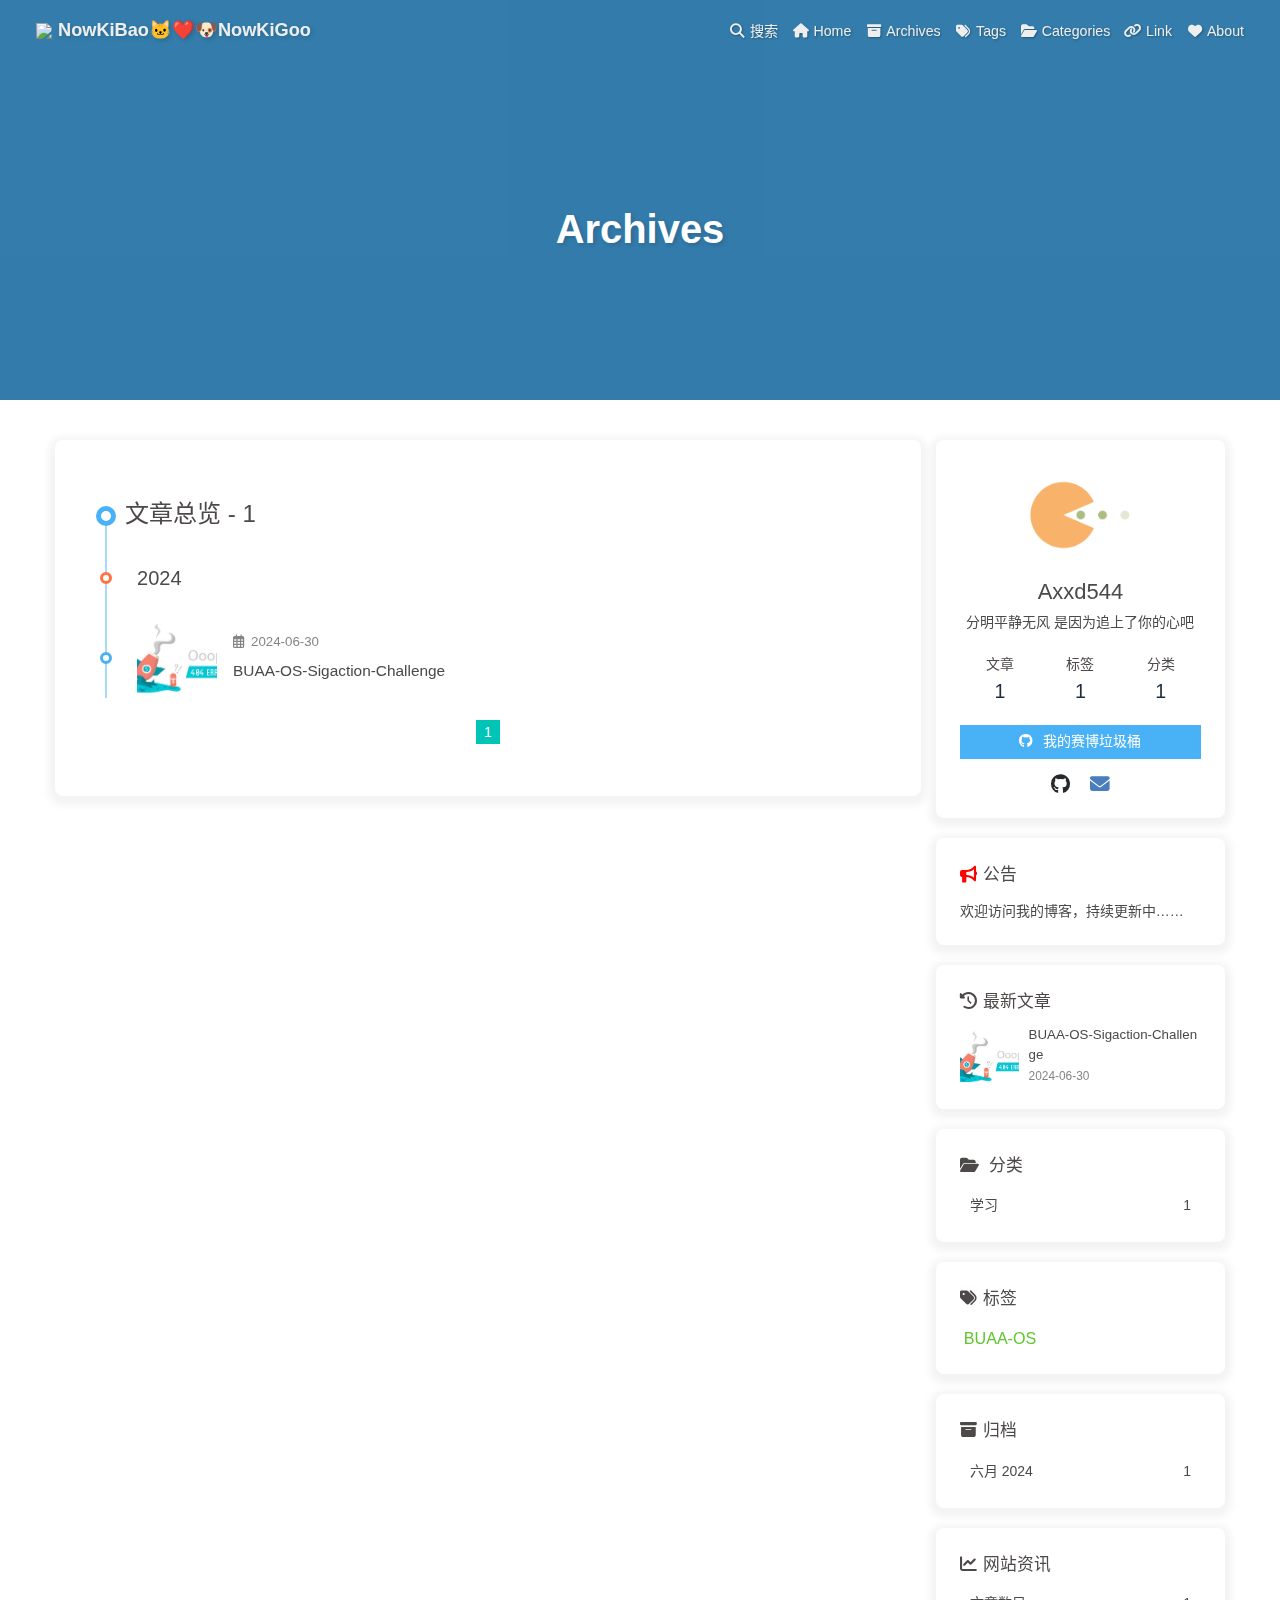
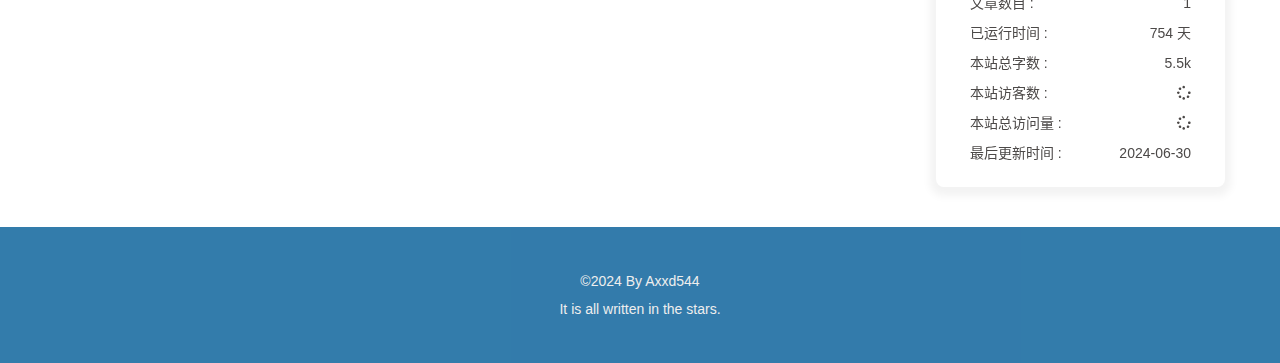
==== archives/index.html @ 332877c7 "Site updated: 2024-06-30 18:01:57" ====
<!DOCTYPE html><html lang="zh-CN" data-theme="light"><head><meta charset="UTF-8"><meta http-equiv="X-UA-Compatible" content="IE=edge"><meta name="viewport" content="width=device-width, initial-scale=1.0,viewport-fit=cover"><title>Archives | NowKiBao🐱❤️🐶NowKiGoo</title><meta name="author" content="Axxd544"><meta name="copyright" content="Axxd544"><meta name="format-detection" content="telephone=no"><meta name="theme-color" content="#ffffff"><meta name="description" content="分明平静无风 是因为追上了你的心吧">
<meta property="og:type" content="website">
<meta property="og:title" content="Archives">
<meta property="og:url" content="http://axxd544.github.io/archives/index.html">
<meta property="og:site_name" content="NowKiBao🐱❤️🐶NowKiGoo">
<meta property="og:description" content="分明平静无风 是因为追上了你的心吧">
<meta property="og:locale" content="zh_CN">
<meta property="og:image" content="http://axxd544.github.io/img/%E5%BE%AE%E4%BF%A1%E5%9B%BE%E7%89%87_20240629170330.jpg">
<meta property="article:author" content="Axxd544">
<meta property="article:tag" content="BUAA, &#39;软件学院&#39;, &#39;恋爱日常&#39;, &#39;学习日常&#39;">
<meta name="twitter:card" content="summary">
<meta name="twitter:image" content="http://axxd544.github.io/img/%E5%BE%AE%E4%BF%A1%E5%9B%BE%E7%89%87_20240629170330.jpg"><link rel="shortcut icon" href="/img%5C%E5%BE%AE%E4%BF%A1%E5%9B%BE%E7%89%87_20240629171935.jpg"><link rel="canonical" href="http://axxd544.github.io/archives/index.html"><link rel="preconnect" href="//cdn.jsdelivr.net"/><link rel="preconnect" href="//busuanzi.ibruce.info"/><link rel="stylesheet" href="/css/index.css?v=4.13.0"><link rel="stylesheet" href="https://cdn.jsdelivr.net/npm/@fortawesome/fontawesome-free@6.5.1/css/all.min.css"><link rel="stylesheet" href="https://cdn.jsdelivr.net/npm/@fancyapps/ui@5.0.33/dist/fancybox/fancybox.min.css" media="print" onload="this.media='all'"><script>const GLOBAL_CONFIG = {
  root: '/',
  algolia: undefined,
  localSearch: {"path":"/search.xml","preload":false,"top_n_per_article":5,"unescape":true,"languages":{"hits_empty":"找不到您查询的内容：${query}","hits_stats":"共找到 ${hits} 篇文章"}},
  translate: undefined,
  noticeOutdate: undefined,
  highlight: {"plugin":"highlight.js","highlightCopy":true,"highlightLang":true,"highlightHeightLimit":200},
  copy: {
    success: '复制成功',
    error: '复制错误',
    noSupport: '浏览器不支持'
  },
  relativeDate: {
    homepage: false,
    post: false
  },
  runtime: '天',
  dateSuffix: {
    just: '刚刚',
    min: '分钟前',
    hour: '小时前',
    day: '天前',
    month: '个月前'
  },
  copyright: {"limitCount":50,"languages":{"author":"作者: Axxd544","link":"链接: ","source":"来源: NowKiBao🐱❤️🐶NowKiGoo","info":"著作权归作者所有。商业转载请联系作者获得授权，非商业转载请注明出处。"}},
  lightbox: 'fancybox',
  Snackbar: undefined,
  infinitegrid: {
    js: 'https://cdn.jsdelivr.net/npm/@egjs/infinitegrid@4.11.1/dist/infinitegrid.min.js',
    buttonText: '加载更多'
  },
  isPhotoFigcaption: false,
  islazyload: false,
  isAnchor: false,
  percent: {
    toc: true,
    rightside: false,
  },
  autoDarkmode: false
}</script><script id="config-diff">var GLOBAL_CONFIG_SITE = {
  title: 'Archives',
  isPost: false,
  isHome: false,
  isHighlightShrink: false,
  isToc: false,
  postUpdate: '2024-06-30 18:00:19'
}</script><script>(win=>{
      win.saveToLocal = {
        set: (key, value, ttl) => {
          if (ttl === 0) return
          const now = Date.now()
          const expiry = now + ttl * 86400000
          const item = {
            value,
            expiry
          }
          localStorage.setItem(key, JSON.stringify(item))
        },
      
        get: key => {
          const itemStr = localStorage.getItem(key)
      
          if (!itemStr) {
            return undefined
          }
          const item = JSON.parse(itemStr)
          const now = Date.now()
      
          if (now > item.expiry) {
            localStorage.removeItem(key)
            return undefined
          }
          return item.value
        }
      }
    
      win.getScript = (url, attr = {}) => new Promise((resolve, reject) => {
        const script = document.createElement('script')
        script.src = url
        script.async = true
        script.onerror = reject
        script.onload = script.onreadystatechange = function() {
          const loadState = this.readyState
          if (loadState && loadState !== 'loaded' && loadState !== 'complete') return
          script.onload = script.onreadystatechange = null
          resolve()
        }

        Object.keys(attr).forEach(key => {
          script.setAttribute(key, attr[key])
        })

        document.head.appendChild(script)
      })
    
      win.getCSS = (url, id = false) => new Promise((resolve, reject) => {
        const link = document.createElement('link')
        link.rel = 'stylesheet'
        link.href = url
        if (id) link.id = id
        link.onerror = reject
        link.onload = link.onreadystatechange = function() {
          const loadState = this.readyState
          if (loadState && loadState !== 'loaded' && loadState !== 'complete') return
          link.onload = link.onreadystatechange = null
          resolve()
        }
        document.head.appendChild(link)
      })
    
      win.activateDarkMode = () => {
        document.documentElement.setAttribute('data-theme', 'dark')
        if (document.querySelector('meta[name="theme-color"]') !== null) {
          document.querySelector('meta[name="theme-color"]').setAttribute('content', '#0d0d0d')
        }
      }
      win.activateLightMode = () => {
        document.documentElement.setAttribute('data-theme', 'light')
        if (document.querySelector('meta[name="theme-color"]') !== null) {
          document.querySelector('meta[name="theme-color"]').setAttribute('content', '#ffffff')
        }
      }
      const t = saveToLocal.get('theme')
    
        if (t === 'dark') activateDarkMode()
        else if (t === 'light') activateLightMode()
      
      const asideStatus = saveToLocal.get('aside-status')
      if (asideStatus !== undefined) {
        if (asideStatus === 'hide') {
          document.documentElement.classList.add('hide-aside')
        } else {
          document.documentElement.classList.remove('hide-aside')
        }
      }
    
      const detectApple = () => {
        if(/iPad|iPhone|iPod|Macintosh/.test(navigator.userAgent)){
          document.documentElement.classList.add('apple')
        }
      }
      detectApple()
    })(window)</script><meta name="generator" content="Hexo 7.2.0"></head><body><div id="loading-box"><div class="loading-left-bg"></div><div class="loading-right-bg"></div><div class="spinner-box"><div class="configure-border-1"><div class="configure-core"></div></div><div class="configure-border-2"><div class="configure-core"></div></div><div class="loading-word">加载中...</div></div></div><script>(()=>{
  const $loadingBox = document.getElementById('loading-box')
  const $body = document.body
  const preloader = {
    endLoading: () => {
      $body.style.overflow = ''
      $loadingBox.classList.add('loaded')
    },
    initLoading: () => {
      $body.style.overflow = 'hidden'
      $loadingBox.classList.remove('loaded')
    }
  }

  preloader.initLoading()
  window.addEventListener('load',() => { preloader.endLoading() })

  if (false) {
    document.addEventListener('pjax:send', () => { preloader.initLoading() })
    document.addEventListener('pjax:complete', () => { preloader.endLoading() })
  }
})()</script><div id="web_bg"></div><div id="sidebar"><div id="menu-mask"></div><div id="sidebar-menus"><div class="avatar-img is-center"><img src="/img%5C%E5%BE%AE%E4%BF%A1%E5%9B%BE%E7%89%87_20240629170330.jpg" onerror="onerror=null;src='/img/friend_404.gif'" alt="avatar"/></div><div class="sidebar-site-data site-data is-center"><a href="/archives/"><div class="headline">文章</div><div class="length-num">1</div></a><a href="/tags/"><div class="headline">标签</div><div class="length-num">1</div></a><a href="/categories/"><div class="headline">分类</div><div class="length-num">1</div></a></div><hr class="custom-hr"/><div class="menus_items"><div class="menus_item"><a class="site-page" href="/"><i class="fa-fw fas fa-home"></i><span> Home</span></a></div><div class="menus_item"><a class="site-page" href="/archives/"><i class="fa-fw fas fa-archive"></i><span> Archives</span></a></div><div class="menus_item"><a class="site-page" href="/tags/"><i class="fa-fw fas fa-tags"></i><span> Tags</span></a></div><div class="menus_item"><a class="site-page" href="/categories/"><i class="fa-fw fas fa-folder-open"></i><span> Categories</span></a></div><div class="menus_item"><a class="site-page" href="/link/"><i class="fa-fw fas fa-link"></i><span> Link</span></a></div><div class="menus_item"><a class="site-page" href="/about/"><i class="fa-fw fas fa-heart"></i><span> About</span></a></div></div></div></div><div class="page" id="body-wrap"><header class="not-home-page fixed" id="page-header" style="background-image: url('/img%5C%E5%BE%AE%E4%BF%A1%E5%9B%BE%E7%89%87_20240630100928.jpg')"><nav id="nav"><span id="blog-info"><a href="/" title="NowKiBao🐱❤️🐶NowKiGoo"><img class="site-icon" src="/img%5C%E5%BE%AE%E4%BF%A1%E5%9B%BE%E7%89%87_20240629170144.jpg"/><span class="site-name">NowKiBao🐱❤️🐶NowKiGoo</span></a></span><div id="menus"><div id="search-button"><a class="site-page social-icon search" href="javascript:void(0);"><i class="fas fa-search fa-fw"></i><span> 搜索</span></a></div><div class="menus_items"><div class="menus_item"><a class="site-page" href="/"><i class="fa-fw fas fa-home"></i><span> Home</span></a></div><div class="menus_item"><a class="site-page" href="/archives/"><i class="fa-fw fas fa-archive"></i><span> Archives</span></a></div><div class="menus_item"><a class="site-page" href="/tags/"><i class="fa-fw fas fa-tags"></i><span> Tags</span></a></div><div class="menus_item"><a class="site-page" href="/categories/"><i class="fa-fw fas fa-folder-open"></i><span> Categories</span></a></div><div class="menus_item"><a class="site-page" href="/link/"><i class="fa-fw fas fa-link"></i><span> Link</span></a></div><div class="menus_item"><a class="site-page" href="/about/"><i class="fa-fw fas fa-heart"></i><span> About</span></a></div></div><div id="toggle-menu"><a class="site-page" href="javascript:void(0);"><i class="fas fa-bars fa-fw"></i></a></div></div></nav><div id="page-site-info"><h1 id="site-title">Archives</h1></div></header><main class="layout" id="content-inner"><div id="archive"><div class="article-sort-title">文章总览 - 1</div><div class="article-sort"><div class="article-sort-item year">2024</div><div class="article-sort-item"><a class="article-sort-item-img" href="/2024/06/30/BUAA-OS-Challenge-Sigaction/" title="BUAA-OS-Sigaction-Challenge"><img src="/img%5C%E5%BE%AE%E4%BF%A1%E5%9B%BE%E7%89%87_20240630100942.jpg" alt="BUAA-OS-Sigaction-Challenge" onerror="this.onerror=null;this.src='/img/404.jpg'"></a><div class="article-sort-item-info"><div class="article-sort-item-time"><i class="far fa-calendar-alt"></i><time class="post-meta-date-created" datetime="2024-06-29T16:00:00.000Z" title="发表于 2024-06-30 00:00:00">2024-06-30</time></div><a class="article-sort-item-title" href="/2024/06/30/BUAA-OS-Challenge-Sigaction/" title="BUAA-OS-Sigaction-Challenge">BUAA-OS-Sigaction-Challenge</a></div></div></div><nav id="pagination"><div class="pagination"><span class="page-number current">1</span></div></nav></div><div class="aside-content" id="aside-content"><div class="card-widget card-info"><div class="is-center"><div class="avatar-img"><img src="/img%5C%E5%BE%AE%E4%BF%A1%E5%9B%BE%E7%89%87_20240629170330.jpg" onerror="this.onerror=null;this.src='/img/friend_404.gif'" alt="avatar"/></div><div class="author-info__name">Axxd544</div><div class="author-info__description">分明平静无风 是因为追上了你的心吧</div></div><div class="card-info-data site-data is-center"><a href="/archives/"><div class="headline">文章</div><div class="length-num">1</div></a><a href="/tags/"><div class="headline">标签</div><div class="length-num">1</div></a><a href="/categories/"><div class="headline">分类</div><div class="length-num">1</div></a></div><a id="card-info-btn" target="_blank" rel="noopener" href="https://github.com/axxd544"><i class="fab fa-github"></i><span>我的赛博垃圾桶</span></a><div class="card-info-social-icons is-center"><a class="social-icon" href="https://github.com/axxd544" target="_blank" title="Github"><i class="fab fa-github" style="color: #24292e;"></i></a><a class="social-icon" href="mailto:2011572977@qq.com" target="_blank" title="Email"><i class="fas fa-envelope" style="color: #4a7dbe;"></i></a></div></div><div class="card-widget card-announcement"><div class="item-headline"><i class="fas fa-bullhorn fa-shake"></i><span>公告</span></div><div class="announcement_content">欢迎访问我的博客，持续更新中……</div></div><div class="sticky_layout"><div class="card-widget card-recent-post"><div class="item-headline"><i class="fas fa-history"></i><span>最新文章</span></div><div class="aside-list"><div class="aside-list-item"><a class="thumbnail" href="/2024/06/30/BUAA-OS-Challenge-Sigaction/" title="BUAA-OS-Sigaction-Challenge"><img src="/img%5C%E5%BE%AE%E4%BF%A1%E5%9B%BE%E7%89%87_20240630100942.jpg" onerror="this.onerror=null;this.src='/img/404.jpg'" alt="BUAA-OS-Sigaction-Challenge"/></a><div class="content"><a class="title" href="/2024/06/30/BUAA-OS-Challenge-Sigaction/" title="BUAA-OS-Sigaction-Challenge">BUAA-OS-Sigaction-Challenge</a><time datetime="2024-06-29T16:00:00.000Z" title="发表于 2024-06-30 00:00:00">2024-06-30</time></div></div></div></div><div class="card-widget card-categories"><div class="item-headline">
            <i class="fas fa-folder-open"></i>
            <span>分类</span>
            
            </div>
            <ul class="card-category-list" id="aside-cat-list">
            <li class="card-category-list-item "><a class="card-category-list-link" href="/categories/%E5%AD%A6%E4%B9%A0/"><span class="card-category-list-name">学习</span><span class="card-category-list-count">1</span></a></li>
            </ul></div><div class="card-widget card-tags"><div class="item-headline"><i class="fas fa-tags"></i><span>标签</span></div><div class="card-tag-cloud"><a href="/tags/BUAA-OS/" style="font-size: 1.15em; color: rgb(94, 199, 45)">BUAA-OS</a></div></div><div class="card-widget card-archives"><div class="item-headline"><i class="fas fa-archive"></i><span>归档</span></div><ul class="card-archive-list"><li class="card-archive-list-item"><a class="card-archive-list-link" href="/archives/2024/06/"><span class="card-archive-list-date">六月 2024</span><span class="card-archive-list-count">1</span></a></li></ul></div><div class="card-widget card-webinfo"><div class="item-headline"><i class="fas fa-chart-line"></i><span>网站资讯</span></div><div class="webinfo"><div class="webinfo-item"><div class="item-name">文章数目 :</div><div class="item-count">1</div></div><div class="webinfo-item"><div class="item-name">已运行时间 :</div><div class="item-count" id="runtimeshow" data-publishDate="2024-06-29T16:00:00.000Z"><i class="fa-solid fa-spinner fa-spin"></i></div></div><div class="webinfo-item"><div class="item-name">本站总字数 :</div><div class="item-count">5.5k</div></div><div class="webinfo-item"><div class="item-name">本站访客数 :</div><div class="item-count" id="busuanzi_value_site_uv"><i class="fa-solid fa-spinner fa-spin"></i></div></div><div class="webinfo-item"><div class="item-name">本站总访问量 :</div><div class="item-count" id="busuanzi_value_site_pv"><i class="fa-solid fa-spinner fa-spin"></i></div></div><div class="webinfo-item"><div class="item-name">最后更新时间 :</div><div class="item-count" id="last-push-date" data-lastPushDate="2024-06-30T10:00:18.952Z"><i class="fa-solid fa-spinner fa-spin"></i></div></div></div></div></div></div></main><footer id="footer" style="background-image: url('/img%5C%E5%BE%AE%E4%BF%A1%E5%9B%BE%E7%89%87_20240630100928.jpg')"><div id="footer-wrap"><div class="copyright">&copy;2024 By Axxd544</div><div class="footer_custom_text">It is all written in the stars.</div></div></footer></div><div id="rightside"><div id="rightside-config-hide"><button id="darkmode" type="button" title="浅色和深色模式转换"><i class="fas fa-adjust"></i></button><button id="hide-aside-btn" type="button" title="单栏和双栏切换"><i class="fas fa-arrows-alt-h"></i></button></div><div id="rightside-config-show"><button id="rightside-config" type="button" title="设置"><i class="fas fa-cog fa-spin"></i></button><button id="go-up" type="button" title="回到顶部"><span class="scroll-percent"></span><i class="fas fa-arrow-up"></i></button></div></div><div><script src="/js/utils.js?v=4.13.0"></script><script src="/js/main.js?v=4.13.0"></script><script src="https://cdn.jsdelivr.net/npm/@fancyapps/ui@5.0.33/dist/fancybox/fancybox.umd.min.js"></script><script src="https://cdn.jsdelivr.net/npm/instant.page@5.2.0/instantpage.min.js" type="module"></script><script>function panguFn () {
  if (typeof pangu === 'object') pangu.autoSpacingPage()
  else {
    getScript('https://cdn.jsdelivr.net/npm/pangu@4.0.7/dist/browser/pangu.min.js')
      .then(() => {
        pangu.autoSpacingPage()
      })
  }
}

function panguInit () {
  if (false){
    GLOBAL_CONFIG_SITE.isPost && panguFn()
  } else {
    panguFn()
  }
}

document.addEventListener('DOMContentLoaded', panguInit)</script><div class="js-pjax"><script>(() => {
  const $mermaid = document.querySelectorAll('#article-container .mermaid-wrap')
  if ($mermaid.length === 0) return
  const runMermaid = () => {
    window.loadMermaid = true
    const theme = document.documentElement.getAttribute('data-theme') === 'dark' ? 'dark' : 'default'

    Array.from($mermaid).forEach((item, index) => {
      const mermaidSrc = item.firstElementChild
      const mermaidThemeConfig = '%%{init:{ \'theme\':\'' + theme + '\'}}%%\n'
      const mermaidID = 'mermaid-' + index
      const mermaidDefinition = mermaidThemeConfig + mermaidSrc.textContent

      const renderFn = mermaid.render(mermaidID, mermaidDefinition)

      const renderV10 = () => {
        renderFn.then(({svg}) => {
          mermaidSrc.insertAdjacentHTML('afterend', svg)
        })
      }

      const renderV9 = svg => {
        mermaidSrc.insertAdjacentHTML('afterend', svg)
      }

      typeof renderFn === 'string' ? renderV9(renderFn) : renderV10()
    })
  }

  const loadMermaid = () => {
    window.loadMermaid ? runMermaid() : getScript('https://cdn.jsdelivr.net/npm/mermaid@10.8.0/dist/mermaid.min.js').then(runMermaid)
  }

  btf.addGlobalFn('themeChange', runMermaid, 'mermaid')

  window.pjax ? loadMermaid() : document.addEventListener('DOMContentLoaded', loadMermaid)
})()</script></div><canvas class="fireworks" mobile="false"></canvas><script src="https://cdn.jsdelivr.net/npm/butterfly-extsrc@1.1.3/dist/fireworks.min.js"></script><script id="canvas_nest" defer="defer" color="0,0,255" opacity="0.7" zIndex="-1" count="99" mobile="false" src="https://cdn.jsdelivr.net/npm/butterfly-extsrc@1.1.3/dist/canvas-nest.min.js"></script><script src="https://cdn.jsdelivr.net/npm/butterfly-extsrc@1.1.3/dist/activate-power-mode.min.js"></script><script>POWERMODE.colorful = true;
POWERMODE.shake = false;
POWERMODE.mobile = false;
document.body.addEventListener('input', POWERMODE);
</script><script id="click-show-text" src="https://cdn.jsdelivr.net/npm/butterfly-extsrc@1.1.3/dist/click-show-text.min.js" data-mobile="false" data-text="I,LOVE,YOU" data-fontsize="15px" data-random="false" async="async"></script><script async data-pjax src="//busuanzi.ibruce.info/busuanzi/2.3/busuanzi.pure.mini.js"></script><div id="local-search"><div class="search-dialog"><nav class="search-nav"><span class="search-dialog-title">搜索</span><span id="loading-status"></span><button class="search-close-button"><i class="fas fa-times"></i></button></nav><div class="is-center" id="loading-database"><i class="fas fa-spinner fa-pulse"></i><span>  数据库加载中</span></div><div class="search-wrap"><div id="local-search-input"><div class="local-search-box"><input class="local-search-box--input" placeholder="搜索文章" type="text"/></div></div><hr/><div id="local-search-results"></div><div id="local-search-stats-wrap"></div></div></div><div id="search-mask"></div><script src="/js/search/local-search.js?v=4.13.0"></script></div></div></body></html>
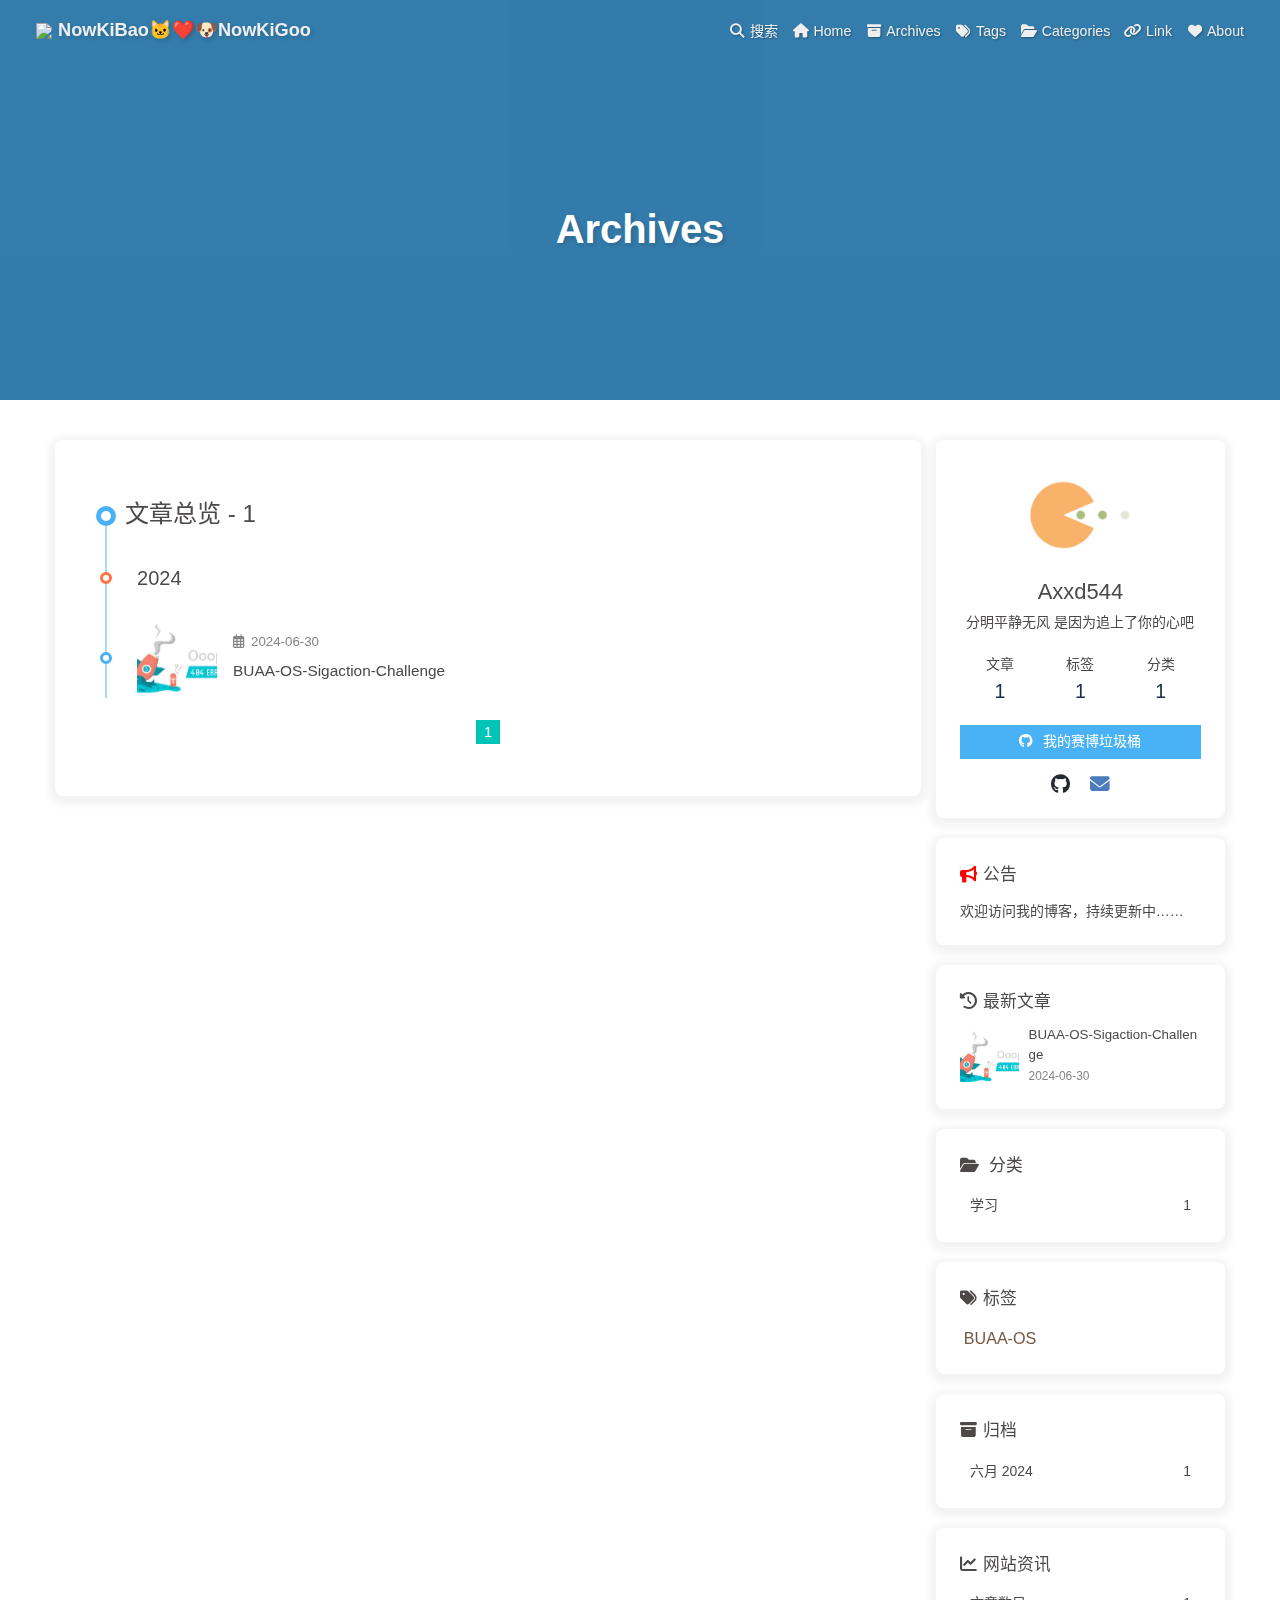
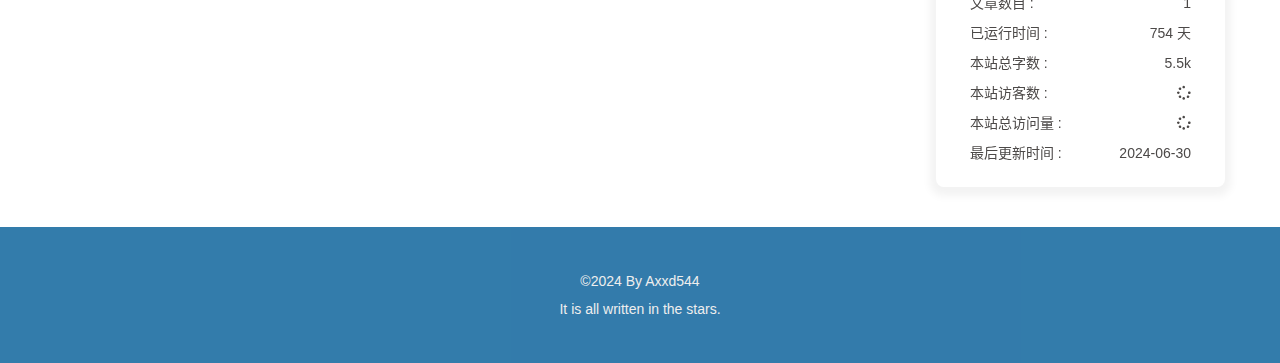
==== commit 29e1057b: "Site updated: 2024-06-30 18:06:42" ====
--- a/archives/index.html
+++ b/archives/index.html
@@ -54,7 +54,7 @@
   isHome: false,
   isHighlightShrink: false,
   isToc: false,
-  postUpdate: '2024-06-30 18:00:19'
+  postUpdate: '2024-06-30 18:06:37'
 }</script><script>(win=>{
       win.saveToLocal = {
         set: (key, value, ttl) => {
@@ -179,7 +179,7 @@
             </div>
             <ul class="card-category-list" id="aside-cat-list">
             <li class="card-category-list-item "><a class="card-category-list-link" href="/categories/%E5%AD%A6%E4%B9%A0/"><span class="card-category-list-name">学习</span><span class="card-category-list-count">1</span></a></li>
-            </ul></div><div class="card-widget card-tags"><div class="item-headline"><i class="fas fa-tags"></i><span>标签</span></div><div class="card-tag-cloud"><a href="/tags/BUAA-OS/" style="font-size: 1.15em; color: rgb(94, 199, 45)">BUAA-OS</a></div></div><div class="card-widget card-archives"><div class="item-headline"><i class="fas fa-archive"></i><span>归档</span></div><ul class="card-archive-list"><li class="card-archive-list-item"><a class="card-archive-list-link" href="/archives/2024/06/"><span class="card-archive-list-date">六月 2024</span><span class="card-archive-list-count">1</span></a></li></ul></div><div class="card-widget card-webinfo"><div class="item-headline"><i class="fas fa-chart-line"></i><span>网站资讯</span></div><div class="webinfo"><div class="webinfo-item"><div class="item-name">文章数目 :</div><div class="item-count">1</div></div><div class="webinfo-item"><div class="item-name">已运行时间 :</div><div class="item-count" id="runtimeshow" data-publishDate="2024-06-29T16:00:00.000Z"><i class="fa-solid fa-spinner fa-spin"></i></div></div><div class="webinfo-item"><div class="item-name">本站总字数 :</div><div class="item-count">5.5k</div></div><div class="webinfo-item"><div class="item-name">本站访客数 :</div><div class="item-count" id="busuanzi_value_site_uv"><i class="fa-solid fa-spinner fa-spin"></i></div></div><div class="webinfo-item"><div class="item-name">本站总访问量 :</div><div class="item-count" id="busuanzi_value_site_pv"><i class="fa-solid fa-spinner fa-spin"></i></div></div><div class="webinfo-item"><div class="item-name">最后更新时间 :</div><div class="item-count" id="last-push-date" data-lastPushDate="2024-06-30T10:00:18.952Z"><i class="fa-solid fa-spinner fa-spin"></i></div></div></div></div></div></div></main><footer id="footer" style="background-image: url('/img%5C%E5%BE%AE%E4%BF%A1%E5%9B%BE%E7%89%87_20240630100928.jpg')"><div id="footer-wrap"><div class="copyright">&copy;2024 By Axxd544</div><div class="footer_custom_text">It is all written in the stars.</div></div></footer></div><div id="rightside"><div id="rightside-config-hide"><button id="darkmode" type="button" title="浅色和深色模式转换"><i class="fas fa-adjust"></i></button><button id="hide-aside-btn" type="button" title="单栏和双栏切换"><i class="fas fa-arrows-alt-h"></i></button></div><div id="rightside-config-show"><button id="rightside-config" type="button" title="设置"><i class="fas fa-cog fa-spin"></i></button><button id="go-up" type="button" title="回到顶部"><span class="scroll-percent"></span><i class="fas fa-arrow-up"></i></button></div></div><div><script src="/js/utils.js?v=4.13.0"></script><script src="/js/main.js?v=4.13.0"></script><script src="https://cdn.jsdelivr.net/npm/@fancyapps/ui@5.0.33/dist/fancybox/fancybox.umd.min.js"></script><script src="https://cdn.jsdelivr.net/npm/instant.page@5.2.0/instantpage.min.js" type="module"></script><script>function panguFn () {
+            </ul></div><div class="card-widget card-tags"><div class="item-headline"><i class="fas fa-tags"></i><span>标签</span></div><div class="card-tag-cloud"><a href="/tags/BUAA-OS/" style="font-size: 1.15em; color: rgb(116, 88, 66)">BUAA-OS</a></div></div><div class="card-widget card-archives"><div class="item-headline"><i class="fas fa-archive"></i><span>归档</span></div><ul class="card-archive-list"><li class="card-archive-list-item"><a class="card-archive-list-link" href="/archives/2024/06/"><span class="card-archive-list-date">六月 2024</span><span class="card-archive-list-count">1</span></a></li></ul></div><div class="card-widget card-webinfo"><div class="item-headline"><i class="fas fa-chart-line"></i><span>网站资讯</span></div><div class="webinfo"><div class="webinfo-item"><div class="item-name">文章数目 :</div><div class="item-count">1</div></div><div class="webinfo-item"><div class="item-name">已运行时间 :</div><div class="item-count" id="runtimeshow" data-publishDate="2024-06-29T16:00:00.000Z"><i class="fa-solid fa-spinner fa-spin"></i></div></div><div class="webinfo-item"><div class="item-name">本站总字数 :</div><div class="item-count">5.5k</div></div><div class="webinfo-item"><div class="item-name">本站访客数 :</div><div class="item-count" id="busuanzi_value_site_uv"><i class="fa-solid fa-spinner fa-spin"></i></div></div><div class="webinfo-item"><div class="item-name">本站总访问量 :</div><div class="item-count" id="busuanzi_value_site_pv"><i class="fa-solid fa-spinner fa-spin"></i></div></div><div class="webinfo-item"><div class="item-name">最后更新时间 :</div><div class="item-count" id="last-push-date" data-lastPushDate="2024-06-30T10:06:37.839Z"><i class="fa-solid fa-spinner fa-spin"></i></div></div></div></div></div></div></main><footer id="footer" style="background-image: url('/img%5C%E5%BE%AE%E4%BF%A1%E5%9B%BE%E7%89%87_20240630100928.jpg')"><div id="footer-wrap"><div class="copyright">&copy;2024 By Axxd544</div><div class="footer_custom_text">It is all written in the stars.</div></div></footer></div><div id="rightside"><div id="rightside-config-hide"><button id="darkmode" type="button" title="浅色和深色模式转换"><i class="fas fa-adjust"></i></button><button id="hide-aside-btn" type="button" title="单栏和双栏切换"><i class="fas fa-arrows-alt-h"></i></button></div><div id="rightside-config-show"><button id="rightside-config" type="button" title="设置"><i class="fas fa-cog fa-spin"></i></button><button id="go-up" type="button" title="回到顶部"><span class="scroll-percent"></span><i class="fas fa-arrow-up"></i></button></div></div><div><script src="/js/utils.js?v=4.13.0"></script><script src="/js/main.js?v=4.13.0"></script><script src="https://cdn.jsdelivr.net/npm/@fancyapps/ui@5.0.33/dist/fancybox/fancybox.umd.min.js"></script><script src="https://cdn.jsdelivr.net/npm/instant.page@5.2.0/instantpage.min.js" type="module"></script><script>function panguFn () {
   if (typeof pangu === 'object') pangu.autoSpacingPage()
   else {
     getScript('https://cdn.jsdelivr.net/npm/pangu@4.0.7/dist/browser/pangu.min.js')
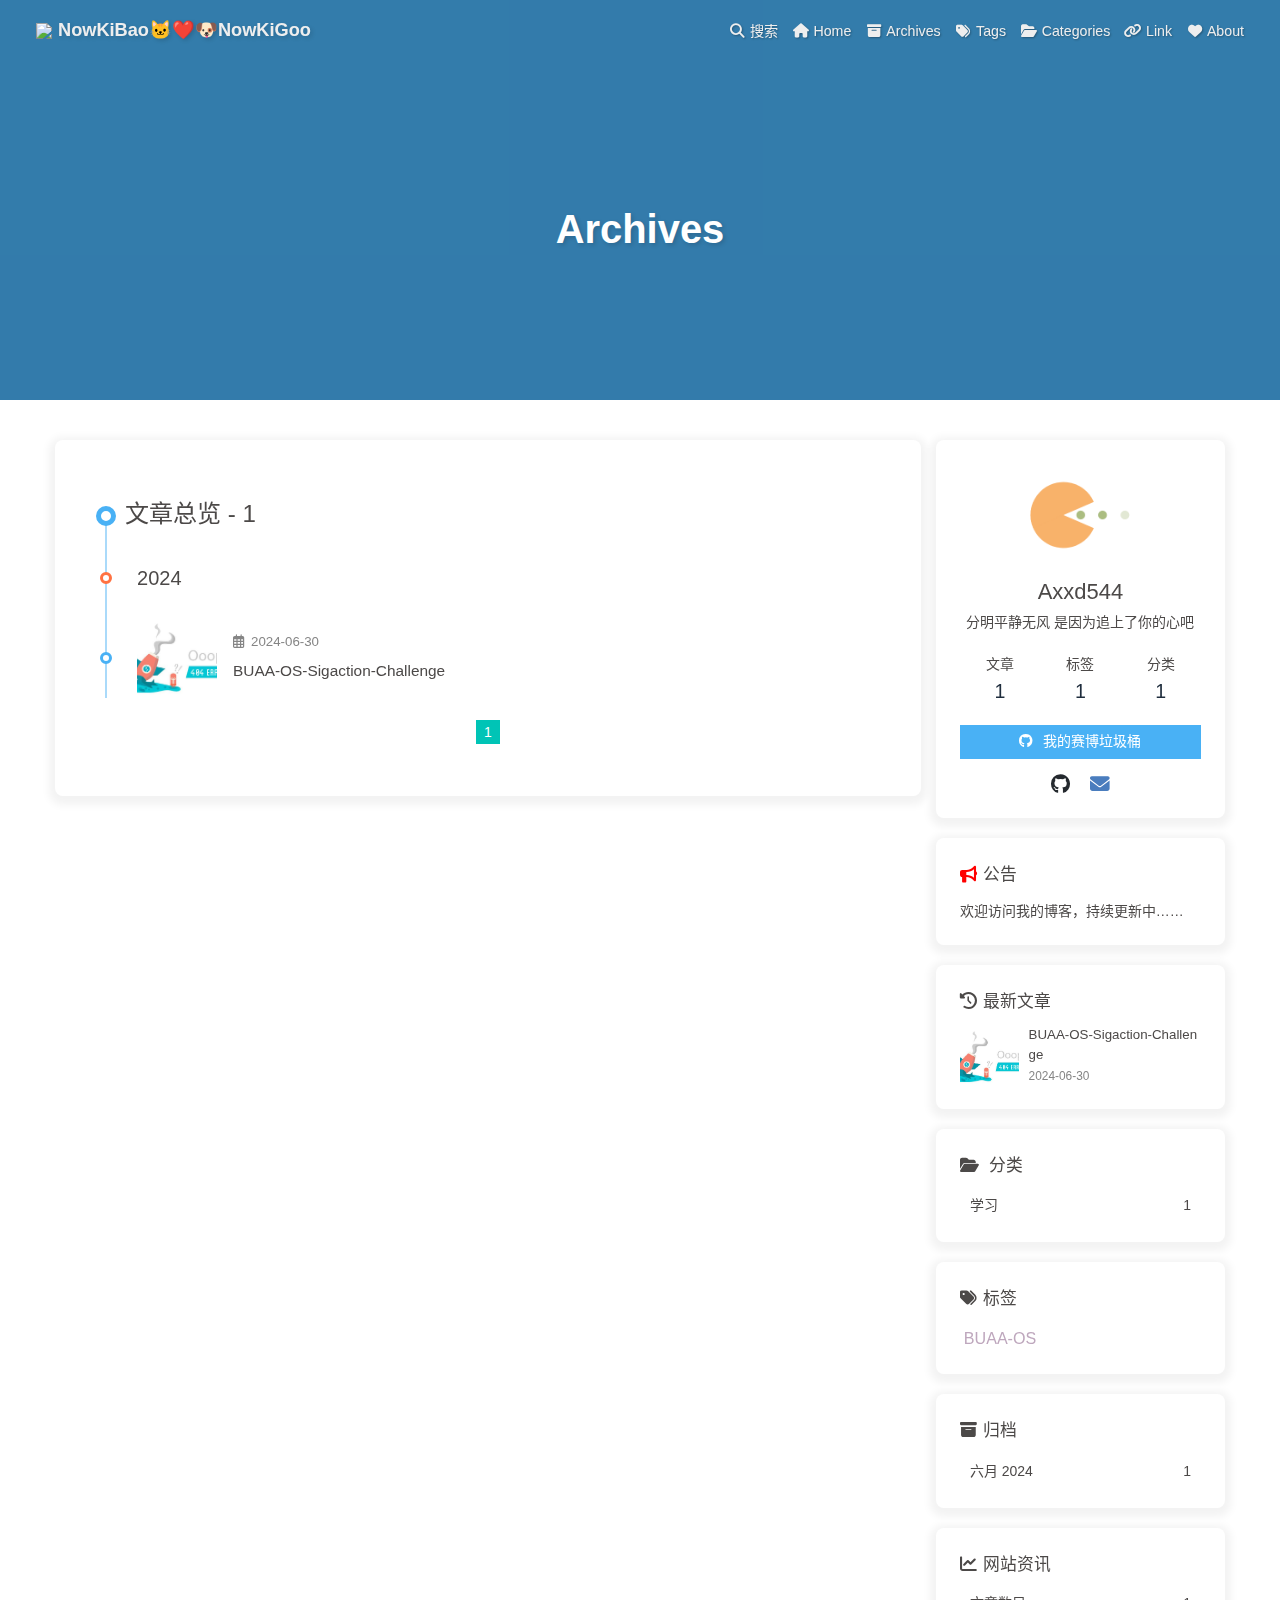
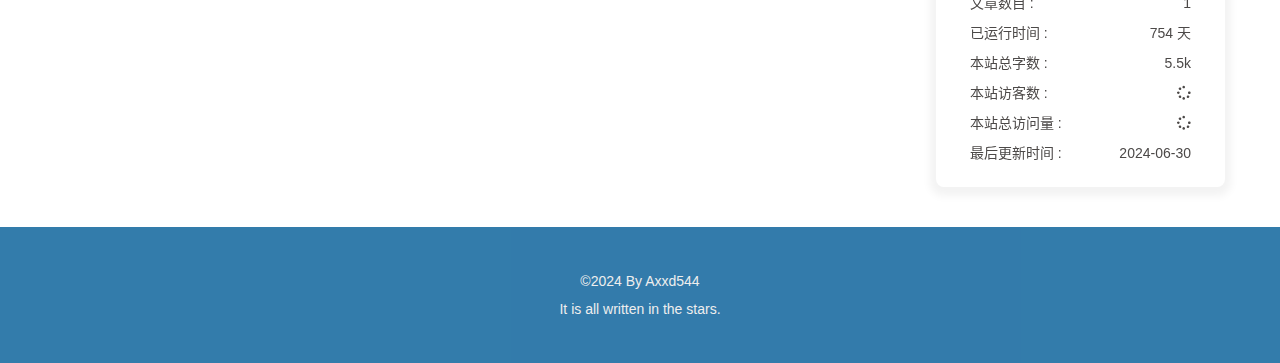
==== commit b9599779: "Site updated: 2024-06-30 18:09:09" ====
--- a/archives/index.html
+++ b/archives/index.html
@@ -54,7 +54,7 @@
   isHome: false,
   isHighlightShrink: false,
   isToc: false,
-  postUpdate: '2024-06-30 18:06:37'
+  postUpdate: '2024-06-30 18:09:05'
 }</script><script>(win=>{
       win.saveToLocal = {
         set: (key, value, ttl) => {
@@ -172,14 +172,14 @@
     document.addEventListener('pjax:send', () => { preloader.initLoading() })
     document.addEventListener('pjax:complete', () => { preloader.endLoading() })
   }
-})()</script><div id="web_bg"></div><div id="sidebar"><div id="menu-mask"></div><div id="sidebar-menus"><div class="avatar-img is-center"><img src="/img%5C%E5%BE%AE%E4%BF%A1%E5%9B%BE%E7%89%87_20240629170330.jpg" onerror="onerror=null;src='/img/friend_404.gif'" alt="avatar"/></div><div class="sidebar-site-data site-data is-center"><a href="/archives/"><div class="headline">文章</div><div class="length-num">1</div></a><a href="/tags/"><div class="headline">标签</div><div class="length-num">1</div></a><a href="/categories/"><div class="headline">分类</div><div class="length-num">1</div></a></div><hr class="custom-hr"/><div class="menus_items"><div class="menus_item"><a class="site-page" href="/"><i class="fa-fw fas fa-home"></i><span> Home</span></a></div><div class="menus_item"><a class="site-page" href="/archives/"><i class="fa-fw fas fa-archive"></i><span> Archives</span></a></div><div class="menus_item"><a class="site-page" href="/tags/"><i class="fa-fw fas fa-tags"></i><span> Tags</span></a></div><div class="menus_item"><a class="site-page" href="/categories/"><i class="fa-fw fas fa-folder-open"></i><span> Categories</span></a></div><div class="menus_item"><a class="site-page" href="/link/"><i class="fa-fw fas fa-link"></i><span> Link</span></a></div><div class="menus_item"><a class="site-page" href="/about/"><i class="fa-fw fas fa-heart"></i><span> About</span></a></div></div></div></div><div class="page" id="body-wrap"><header class="not-home-page fixed" id="page-header" style="background-image: url('/img%5C%E5%BE%AE%E4%BF%A1%E5%9B%BE%E7%89%87_20240630100928.jpg')"><nav id="nav"><span id="blog-info"><a href="/" title="NowKiBao🐱❤️🐶NowKiGoo"><img class="site-icon" src="/img%5C%E5%BE%AE%E4%BF%A1%E5%9B%BE%E7%89%87_20240629170144.jpg"/><span class="site-name">NowKiBao🐱❤️🐶NowKiGoo</span></a></span><div id="menus"><div id="search-button"><a class="site-page social-icon search" href="javascript:void(0);"><i class="fas fa-search fa-fw"></i><span> 搜索</span></a></div><div class="menus_items"><div class="menus_item"><a class="site-page" href="/"><i class="fa-fw fas fa-home"></i><span> Home</span></a></div><div class="menus_item"><a class="site-page" href="/archives/"><i class="fa-fw fas fa-archive"></i><span> Archives</span></a></div><div class="menus_item"><a class="site-page" href="/tags/"><i class="fa-fw fas fa-tags"></i><span> Tags</span></a></div><div class="menus_item"><a class="site-page" href="/categories/"><i class="fa-fw fas fa-folder-open"></i><span> Categories</span></a></div><div class="menus_item"><a class="site-page" href="/link/"><i class="fa-fw fas fa-link"></i><span> Link</span></a></div><div class="menus_item"><a class="site-page" href="/about/"><i class="fa-fw fas fa-heart"></i><span> About</span></a></div></div><div id="toggle-menu"><a class="site-page" href="javascript:void(0);"><i class="fas fa-bars fa-fw"></i></a></div></div></nav><div id="page-site-info"><h1 id="site-title">Archives</h1></div></header><main class="layout" id="content-inner"><div id="archive"><div class="article-sort-title">文章总览 - 1</div><div class="article-sort"><div class="article-sort-item year">2024</div><div class="article-sort-item"><a class="article-sort-item-img" href="/2024/06/30/BUAA-OS-Challenge-Sigaction/" title="BUAA-OS-Sigaction-Challenge"><img src="/img%5C%E5%BE%AE%E4%BF%A1%E5%9B%BE%E7%89%87_20240630100942.jpg" alt="BUAA-OS-Sigaction-Challenge" onerror="this.onerror=null;this.src='/img/404.jpg'"></a><div class="article-sort-item-info"><div class="article-sort-item-time"><i class="far fa-calendar-alt"></i><time class="post-meta-date-created" datetime="2024-06-29T16:00:00.000Z" title="发表于 2024-06-30 00:00:00">2024-06-30</time></div><a class="article-sort-item-title" href="/2024/06/30/BUAA-OS-Challenge-Sigaction/" title="BUAA-OS-Sigaction-Challenge">BUAA-OS-Sigaction-Challenge</a></div></div></div><nav id="pagination"><div class="pagination"><span class="page-number current">1</span></div></nav></div><div class="aside-content" id="aside-content"><div class="card-widget card-info"><div class="is-center"><div class="avatar-img"><img src="/img%5C%E5%BE%AE%E4%BF%A1%E5%9B%BE%E7%89%87_20240629170330.jpg" onerror="this.onerror=null;this.src='/img/friend_404.gif'" alt="avatar"/></div><div class="author-info__name">Axxd544</div><div class="author-info__description">分明平静无风 是因为追上了你的心吧</div></div><div class="card-info-data site-data is-center"><a href="/archives/"><div class="headline">文章</div><div class="length-num">1</div></a><a href="/tags/"><div class="headline">标签</div><div class="length-num">1</div></a><a href="/categories/"><div class="headline">分类</div><div class="length-num">1</div></a></div><a id="card-info-btn" target="_blank" rel="noopener" href="https://github.com/axxd544"><i class="fab fa-github"></i><span>我的赛博垃圾桶</span></a><div class="card-info-social-icons is-center"><a class="social-icon" href="https://github.com/axxd544" target="_blank" title="Github"><i class="fab fa-github" style="color: #24292e;"></i></a><a class="social-icon" href="mailto:2011572977@qq.com" target="_blank" title="Email"><i class="fas fa-envelope" style="color: #4a7dbe;"></i></a></div></div><div class="card-widget card-announcement"><div class="item-headline"><i class="fas fa-bullhorn fa-shake"></i><span>公告</span></div><div class="announcement_content">欢迎访问我的博客，持续更新中……</div></div><div class="sticky_layout"><div class="card-widget card-recent-post"><div class="item-headline"><i class="fas fa-history"></i><span>最新文章</span></div><div class="aside-list"><div class="aside-list-item"><a class="thumbnail" href="/2024/06/30/BUAA-OS-Challenge-Sigaction/" title="BUAA-OS-Sigaction-Challenge"><img src="/img%5C%E5%BE%AE%E4%BF%A1%E5%9B%BE%E7%89%87_20240630100942.jpg" onerror="this.onerror=null;this.src='/img/404.jpg'" alt="BUAA-OS-Sigaction-Challenge"/></a><div class="content"><a class="title" href="/2024/06/30/BUAA-OS-Challenge-Sigaction/" title="BUAA-OS-Sigaction-Challenge">BUAA-OS-Sigaction-Challenge</a><time datetime="2024-06-29T16:00:00.000Z" title="发表于 2024-06-30 00:00:00">2024-06-30</time></div></div></div></div><div class="card-widget card-categories"><div class="item-headline">
+})()</script><div id="web_bg"></div><div id="sidebar"><div id="menu-mask"></div><div id="sidebar-menus"><div class="avatar-img is-center"><img src="/img%5C%E5%BE%AE%E4%BF%A1%E5%9B%BE%E7%89%87_20240629170330.jpg" onerror="onerror=null;src='/img/friend_404.gif'" alt="avatar"/></div><div class="sidebar-site-data site-data is-center"><a href="/archives/"><div class="headline">文章</div><div class="length-num">1</div></a><a href="/tags/"><div class="headline">标签</div><div class="length-num">1</div></a><a href="/categories/"><div class="headline">分类</div><div class="length-num">1</div></a></div><hr class="custom-hr"/><div class="menus_items"><div class="menus_item"><a class="site-page" href="/"><i class="fa-fw fas fa-home"></i><span> Home</span></a></div><div class="menus_item"><a class="site-page" href="/archives/"><i class="fa-fw fas fa-archive"></i><span> Archives</span></a></div><div class="menus_item"><a class="site-page" href="/tags/"><i class="fa-fw fas fa-tags"></i><span> Tags</span></a></div><div class="menus_item"><a class="site-page" href="/categories/"><i class="fa-fw fas fa-folder-open"></i><span> Categories</span></a></div><div class="menus_item"><a class="site-page" href="/link/"><i class="fa-fw fas fa-link"></i><span> Link</span></a></div><div class="menus_item"><a class="site-page" href="/about/"><i class="fa-fw fas fa-heart"></i><span> About</span></a></div></div></div></div><div class="page" id="body-wrap"><header class="not-home-page fixed" id="page-header" style="background-image: url('/img%5C%E5%BE%AE%E4%BF%A1%E5%9B%BE%E7%89%87_20240630100928.jpg')"><nav id="nav"><span id="blog-info"><a href="/" title="NowKiBao🐱❤️🐶NowKiGoo"><img class="site-icon" src="https://gitee.com/liuhao544/blogimage/raw/master/img/微信图片_20240629170144.jpg"/><span class="site-name">NowKiBao🐱❤️🐶NowKiGoo</span></a></span><div id="menus"><div id="search-button"><a class="site-page social-icon search" href="javascript:void(0);"><i class="fas fa-search fa-fw"></i><span> 搜索</span></a></div><div class="menus_items"><div class="menus_item"><a class="site-page" href="/"><i class="fa-fw fas fa-home"></i><span> Home</span></a></div><div class="menus_item"><a class="site-page" href="/archives/"><i class="fa-fw fas fa-archive"></i><span> Archives</span></a></div><div class="menus_item"><a class="site-page" href="/tags/"><i class="fa-fw fas fa-tags"></i><span> Tags</span></a></div><div class="menus_item"><a class="site-page" href="/categories/"><i class="fa-fw fas fa-folder-open"></i><span> Categories</span></a></div><div class="menus_item"><a class="site-page" href="/link/"><i class="fa-fw fas fa-link"></i><span> Link</span></a></div><div class="menus_item"><a class="site-page" href="/about/"><i class="fa-fw fas fa-heart"></i><span> About</span></a></div></div><div id="toggle-menu"><a class="site-page" href="javascript:void(0);"><i class="fas fa-bars fa-fw"></i></a></div></div></nav><div id="page-site-info"><h1 id="site-title">Archives</h1></div></header><main class="layout" id="content-inner"><div id="archive"><div class="article-sort-title">文章总览 - 1</div><div class="article-sort"><div class="article-sort-item year">2024</div><div class="article-sort-item"><a class="article-sort-item-img" href="/2024/06/30/BUAA-OS-Challenge-Sigaction/" title="BUAA-OS-Sigaction-Challenge"><img src="/img%5C%E5%BE%AE%E4%BF%A1%E5%9B%BE%E7%89%87_20240630100922.jpg" alt="BUAA-OS-Sigaction-Challenge" onerror="this.onerror=null;this.src='/img/404.jpg'"></a><div class="article-sort-item-info"><div class="article-sort-item-time"><i class="far fa-calendar-alt"></i><time class="post-meta-date-created" datetime="2024-06-29T16:00:00.000Z" title="发表于 2024-06-30 00:00:00">2024-06-30</time></div><a class="article-sort-item-title" href="/2024/06/30/BUAA-OS-Challenge-Sigaction/" title="BUAA-OS-Sigaction-Challenge">BUAA-OS-Sigaction-Challenge</a></div></div></div><nav id="pagination"><div class="pagination"><span class="page-number current">1</span></div></nav></div><div class="aside-content" id="aside-content"><div class="card-widget card-info"><div class="is-center"><div class="avatar-img"><img src="/img%5C%E5%BE%AE%E4%BF%A1%E5%9B%BE%E7%89%87_20240629170330.jpg" onerror="this.onerror=null;this.src='/img/friend_404.gif'" alt="avatar"/></div><div class="author-info__name">Axxd544</div><div class="author-info__description">分明平静无风 是因为追上了你的心吧</div></div><div class="card-info-data site-data is-center"><a href="/archives/"><div class="headline">文章</div><div class="length-num">1</div></a><a href="/tags/"><div class="headline">标签</div><div class="length-num">1</div></a><a href="/categories/"><div class="headline">分类</div><div class="length-num">1</div></a></div><a id="card-info-btn" target="_blank" rel="noopener" href="https://github.com/axxd544"><i class="fab fa-github"></i><span>我的赛博垃圾桶</span></a><div class="card-info-social-icons is-center"><a class="social-icon" href="https://github.com/axxd544" target="_blank" title="Github"><i class="fab fa-github" style="color: #24292e;"></i></a><a class="social-icon" href="mailto:2011572977@qq.com" target="_blank" title="Email"><i class="fas fa-envelope" style="color: #4a7dbe;"></i></a></div></div><div class="card-widget card-announcement"><div class="item-headline"><i class="fas fa-bullhorn fa-shake"></i><span>公告</span></div><div class="announcement_content">欢迎访问我的博客，持续更新中……</div></div><div class="sticky_layout"><div class="card-widget card-recent-post"><div class="item-headline"><i class="fas fa-history"></i><span>最新文章</span></div><div class="aside-list"><div class="aside-list-item"><a class="thumbnail" href="/2024/06/30/BUAA-OS-Challenge-Sigaction/" title="BUAA-OS-Sigaction-Challenge"><img src="/img%5C%E5%BE%AE%E4%BF%A1%E5%9B%BE%E7%89%87_20240630100922.jpg" onerror="this.onerror=null;this.src='/img/404.jpg'" alt="BUAA-OS-Sigaction-Challenge"/></a><div class="content"><a class="title" href="/2024/06/30/BUAA-OS-Challenge-Sigaction/" title="BUAA-OS-Sigaction-Challenge">BUAA-OS-Sigaction-Challenge</a><time datetime="2024-06-29T16:00:00.000Z" title="发表于 2024-06-30 00:00:00">2024-06-30</time></div></div></div></div><div class="card-widget card-categories"><div class="item-headline">
             <i class="fas fa-folder-open"></i>
             <span>分类</span>
             
             </div>
             <ul class="card-category-list" id="aside-cat-list">
             <li class="card-category-list-item "><a class="card-category-list-link" href="/categories/%E5%AD%A6%E4%B9%A0/"><span class="card-category-list-name">学习</span><span class="card-category-list-count">1</span></a></li>
-            </ul></div><div class="card-widget card-tags"><div class="item-headline"><i class="fas fa-tags"></i><span>标签</span></div><div class="card-tag-cloud"><a href="/tags/BUAA-OS/" style="font-size: 1.15em; color: rgb(116, 88, 66)">BUAA-OS</a></div></div><div class="card-widget card-archives"><div class="item-headline"><i class="fas fa-archive"></i><span>归档</span></div><ul class="card-archive-list"><li class="card-archive-list-item"><a class="card-archive-list-link" href="/archives/2024/06/"><span class="card-archive-list-date">六月 2024</span><span class="card-archive-list-count">1</span></a></li></ul></div><div class="card-widget card-webinfo"><div class="item-headline"><i class="fas fa-chart-line"></i><span>网站资讯</span></div><div class="webinfo"><div class="webinfo-item"><div class="item-name">文章数目 :</div><div class="item-count">1</div></div><div class="webinfo-item"><div class="item-name">已运行时间 :</div><div class="item-count" id="runtimeshow" data-publishDate="2024-06-29T16:00:00.000Z"><i class="fa-solid fa-spinner fa-spin"></i></div></div><div class="webinfo-item"><div class="item-name">本站总字数 :</div><div class="item-count">5.5k</div></div><div class="webinfo-item"><div class="item-name">本站访客数 :</div><div class="item-count" id="busuanzi_value_site_uv"><i class="fa-solid fa-spinner fa-spin"></i></div></div><div class="webinfo-item"><div class="item-name">本站总访问量 :</div><div class="item-count" id="busuanzi_value_site_pv"><i class="fa-solid fa-spinner fa-spin"></i></div></div><div class="webinfo-item"><div class="item-name">最后更新时间 :</div><div class="item-count" id="last-push-date" data-lastPushDate="2024-06-30T10:06:37.839Z"><i class="fa-solid fa-spinner fa-spin"></i></div></div></div></div></div></div></main><footer id="footer" style="background-image: url('/img%5C%E5%BE%AE%E4%BF%A1%E5%9B%BE%E7%89%87_20240630100928.jpg')"><div id="footer-wrap"><div class="copyright">&copy;2024 By Axxd544</div><div class="footer_custom_text">It is all written in the stars.</div></div></footer></div><div id="rightside"><div id="rightside-config-hide"><button id="darkmode" type="button" title="浅色和深色模式转换"><i class="fas fa-adjust"></i></button><button id="hide-aside-btn" type="button" title="单栏和双栏切换"><i class="fas fa-arrows-alt-h"></i></button></div><div id="rightside-config-show"><button id="rightside-config" type="button" title="设置"><i class="fas fa-cog fa-spin"></i></button><button id="go-up" type="button" title="回到顶部"><span class="scroll-percent"></span><i class="fas fa-arrow-up"></i></button></div></div><div><script src="/js/utils.js?v=4.13.0"></script><script src="/js/main.js?v=4.13.0"></script><script src="https://cdn.jsdelivr.net/npm/@fancyapps/ui@5.0.33/dist/fancybox/fancybox.umd.min.js"></script><script src="https://cdn.jsdelivr.net/npm/instant.page@5.2.0/instantpage.min.js" type="module"></script><script>function panguFn () {
+            </ul></div><div class="card-widget card-tags"><div class="item-headline"><i class="fas fa-tags"></i><span>标签</span></div><div class="card-tag-cloud"><a href="/tags/BUAA-OS/" style="font-size: 1.15em; color: rgb(190, 167, 189)">BUAA-OS</a></div></div><div class="card-widget card-archives"><div class="item-headline"><i class="fas fa-archive"></i><span>归档</span></div><ul class="card-archive-list"><li class="card-archive-list-item"><a class="card-archive-list-link" href="/archives/2024/06/"><span class="card-archive-list-date">六月 2024</span><span class="card-archive-list-count">1</span></a></li></ul></div><div class="card-widget card-webinfo"><div class="item-headline"><i class="fas fa-chart-line"></i><span>网站资讯</span></div><div class="webinfo"><div class="webinfo-item"><div class="item-name">文章数目 :</div><div class="item-count">1</div></div><div class="webinfo-item"><div class="item-name">已运行时间 :</div><div class="item-count" id="runtimeshow" data-publishDate="2024-06-29T16:00:00.000Z"><i class="fa-solid fa-spinner fa-spin"></i></div></div><div class="webinfo-item"><div class="item-name">本站总字数 :</div><div class="item-count">5.5k</div></div><div class="webinfo-item"><div class="item-name">本站访客数 :</div><div class="item-count" id="busuanzi_value_site_uv"><i class="fa-solid fa-spinner fa-spin"></i></div></div><div class="webinfo-item"><div class="item-name">本站总访问量 :</div><div class="item-count" id="busuanzi_value_site_pv"><i class="fa-solid fa-spinner fa-spin"></i></div></div><div class="webinfo-item"><div class="item-name">最后更新时间 :</div><div class="item-count" id="last-push-date" data-lastPushDate="2024-06-30T10:09:05.655Z"><i class="fa-solid fa-spinner fa-spin"></i></div></div></div></div></div></div></main><footer id="footer" style="background-image: url('/img%5C%E5%BE%AE%E4%BF%A1%E5%9B%BE%E7%89%87_20240630100928.jpg')"><div id="footer-wrap"><div class="copyright">&copy;2024 By Axxd544</div><div class="footer_custom_text">It is all written in the stars.</div></div></footer></div><div id="rightside"><div id="rightside-config-hide"><button id="darkmode" type="button" title="浅色和深色模式转换"><i class="fas fa-adjust"></i></button><button id="hide-aside-btn" type="button" title="单栏和双栏切换"><i class="fas fa-arrows-alt-h"></i></button></div><div id="rightside-config-show"><button id="rightside-config" type="button" title="设置"><i class="fas fa-cog fa-spin"></i></button><button id="go-up" type="button" title="回到顶部"><span class="scroll-percent"></span><i class="fas fa-arrow-up"></i></button></div></div><div><script src="/js/utils.js?v=4.13.0"></script><script src="/js/main.js?v=4.13.0"></script><script src="https://cdn.jsdelivr.net/npm/@fancyapps/ui@5.0.33/dist/fancybox/fancybox.umd.min.js"></script><script src="https://cdn.jsdelivr.net/npm/instant.page@5.2.0/instantpage.min.js" type="module"></script><script>function panguFn () {
   if (typeof pangu === 'object') pangu.autoSpacingPage()
   else {
     getScript('https://cdn.jsdelivr.net/npm/pangu@4.0.7/dist/browser/pangu.min.js')
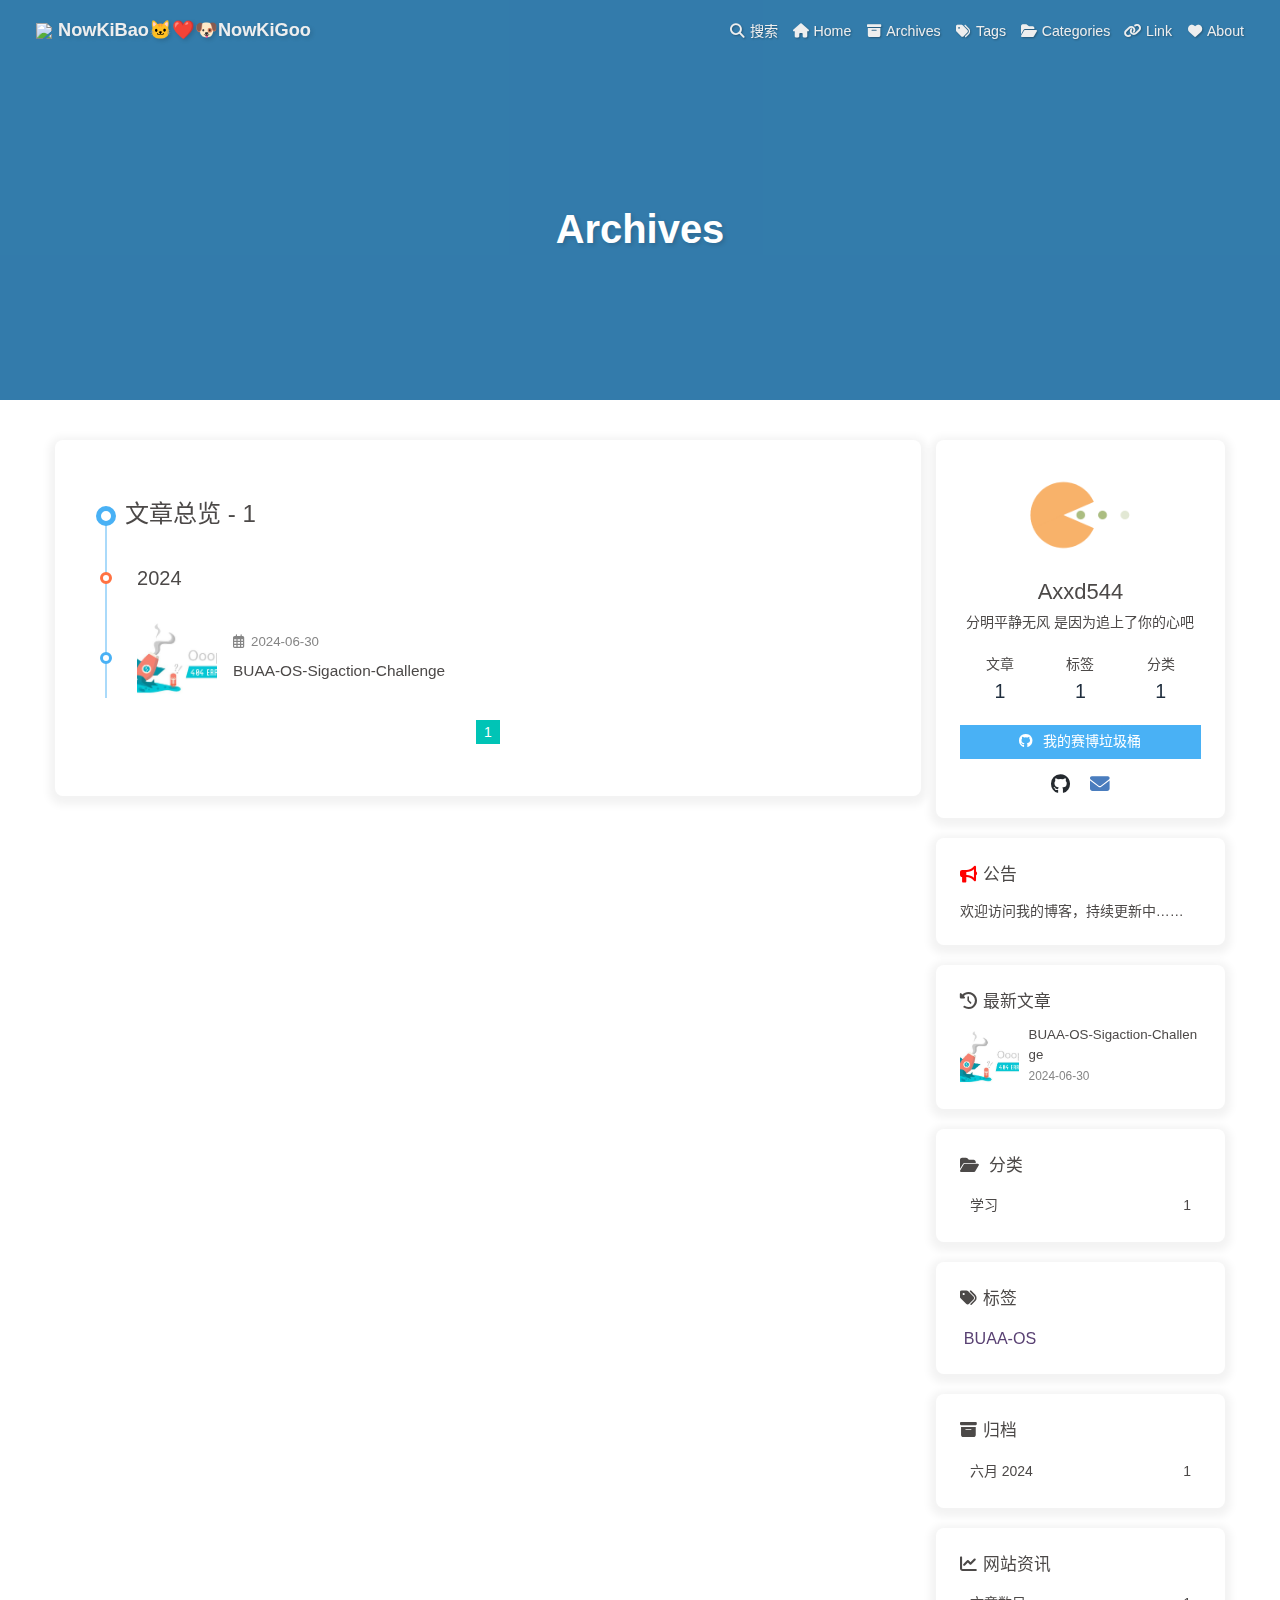
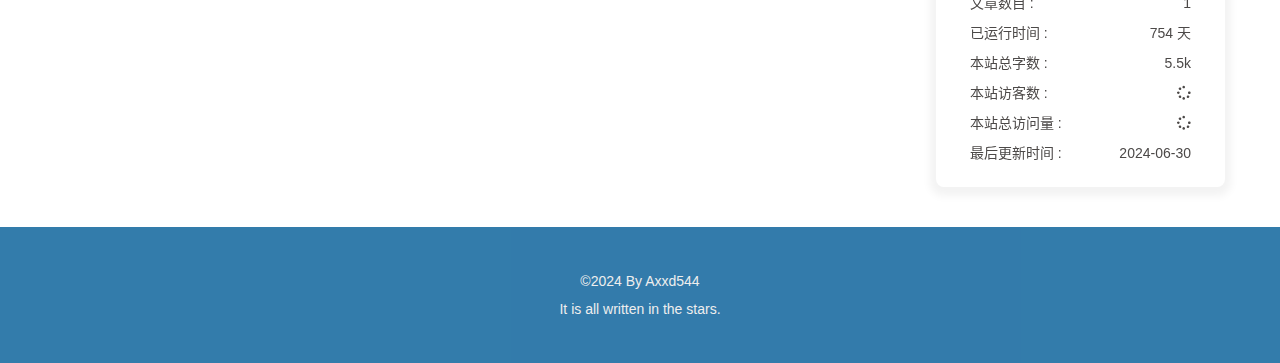
==== commit 47558f4e: "Site updated: 2024-06-30 18:12:51" ====
--- a/archives/index.html
+++ b/archives/index.html
@@ -5,11 +5,11 @@
 <meta property="og:site_name" content="NowKiBao🐱❤️🐶NowKiGoo">
 <meta property="og:description" content="分明平静无风 是因为追上了你的心吧">
 <meta property="og:locale" content="zh_CN">
-<meta property="og:image" content="http://axxd544.github.io/img/%E5%BE%AE%E4%BF%A1%E5%9B%BE%E7%89%87_20240629170330.jpg">
+<meta property="og:image" content="https://gitee.com/liuhao544/blogimage/raw/master/img/%E5%BE%AE%E4%BF%A1%E5%9B%BE%E7%89%87_20240629170330.jpg">
 <meta property="article:author" content="Axxd544">
 <meta property="article:tag" content="BUAA, &#39;软件学院&#39;, &#39;恋爱日常&#39;, &#39;学习日常&#39;">
 <meta name="twitter:card" content="summary">
-<meta name="twitter:image" content="http://axxd544.github.io/img/%E5%BE%AE%E4%BF%A1%E5%9B%BE%E7%89%87_20240629170330.jpg"><link rel="shortcut icon" href="/img%5C%E5%BE%AE%E4%BF%A1%E5%9B%BE%E7%89%87_20240629171935.jpg"><link rel="canonical" href="http://axxd544.github.io/archives/index.html"><link rel="preconnect" href="//cdn.jsdelivr.net"/><link rel="preconnect" href="//busuanzi.ibruce.info"/><link rel="stylesheet" href="/css/index.css?v=4.13.0"><link rel="stylesheet" href="https://cdn.jsdelivr.net/npm/@fortawesome/fontawesome-free@6.5.1/css/all.min.css"><link rel="stylesheet" href="https://cdn.jsdelivr.net/npm/@fancyapps/ui@5.0.33/dist/fancybox/fancybox.min.css" media="print" onload="this.media='all'"><script>const GLOBAL_CONFIG = {
+<meta name="twitter:image" content="https://gitee.com/liuhao544/blogimage/raw/master/img/%E5%BE%AE%E4%BF%A1%E5%9B%BE%E7%89%87_20240629170330.jpg"><link rel="shortcut icon" href="https://gitee.com/liuhao544/blogimage/raw/master/img/微信图片_20240629171935.jpg"><link rel="canonical" href="http://axxd544.github.io/archives/index.html"><link rel="preconnect" href="//cdn.jsdelivr.net"/><link rel="preconnect" href="//busuanzi.ibruce.info"/><link rel="stylesheet" href="/css/index.css?v=4.13.0"><link rel="stylesheet" href="https://cdn.jsdelivr.net/npm/@fortawesome/fontawesome-free@6.5.1/css/all.min.css"><link rel="stylesheet" href="https://cdn.jsdelivr.net/npm/@fancyapps/ui@5.0.33/dist/fancybox/fancybox.min.css" media="print" onload="this.media='all'"><script>const GLOBAL_CONFIG = {
   root: '/',
   algolia: undefined,
   localSearch: {"path":"/search.xml","preload":false,"top_n_per_article":5,"unescape":true,"languages":{"hits_empty":"找不到您查询的内容：${query}","hits_stats":"共找到 ${hits} 篇文章"}},
@@ -54,7 +54,7 @@
   isHome: false,
   isHighlightShrink: false,
   isToc: false,
-  postUpdate: '2024-06-30 18:09:05'
+  postUpdate: '2024-06-30 18:12:48'
 }</script><script>(win=>{
       win.saveToLocal = {
         set: (key, value, ttl) => {
@@ -172,14 +172,14 @@
     document.addEventListener('pjax:send', () => { preloader.initLoading() })
     document.addEventListener('pjax:complete', () => { preloader.endLoading() })
   }
-})()</script><div id="web_bg"></div><div id="sidebar"><div id="menu-mask"></div><div id="sidebar-menus"><div class="avatar-img is-center"><img src="/img%5C%E5%BE%AE%E4%BF%A1%E5%9B%BE%E7%89%87_20240629170330.jpg" onerror="onerror=null;src='/img/friend_404.gif'" alt="avatar"/></div><div class="sidebar-site-data site-data is-center"><a href="/archives/"><div class="headline">文章</div><div class="length-num">1</div></a><a href="/tags/"><div class="headline">标签</div><div class="length-num">1</div></a><a href="/categories/"><div class="headline">分类</div><div class="length-num">1</div></a></div><hr class="custom-hr"/><div class="menus_items"><div class="menus_item"><a class="site-page" href="/"><i class="fa-fw fas fa-home"></i><span> Home</span></a></div><div class="menus_item"><a class="site-page" href="/archives/"><i class="fa-fw fas fa-archive"></i><span> Archives</span></a></div><div class="menus_item"><a class="site-page" href="/tags/"><i class="fa-fw fas fa-tags"></i><span> Tags</span></a></div><div class="menus_item"><a class="site-page" href="/categories/"><i class="fa-fw fas fa-folder-open"></i><span> Categories</span></a></div><div class="menus_item"><a class="site-page" href="/link/"><i class="fa-fw fas fa-link"></i><span> Link</span></a></div><div class="menus_item"><a class="site-page" href="/about/"><i class="fa-fw fas fa-heart"></i><span> About</span></a></div></div></div></div><div class="page" id="body-wrap"><header class="not-home-page fixed" id="page-header" style="background-image: url('/img%5C%E5%BE%AE%E4%BF%A1%E5%9B%BE%E7%89%87_20240630100928.jpg')"><nav id="nav"><span id="blog-info"><a href="/" title="NowKiBao🐱❤️🐶NowKiGoo"><img class="site-icon" src="https://gitee.com/liuhao544/blogimage/raw/master/img/微信图片_20240629170144.jpg"/><span class="site-name">NowKiBao🐱❤️🐶NowKiGoo</span></a></span><div id="menus"><div id="search-button"><a class="site-page social-icon search" href="javascript:void(0);"><i class="fas fa-search fa-fw"></i><span> 搜索</span></a></div><div class="menus_items"><div class="menus_item"><a class="site-page" href="/"><i class="fa-fw fas fa-home"></i><span> Home</span></a></div><div class="menus_item"><a class="site-page" href="/archives/"><i class="fa-fw fas fa-archive"></i><span> Archives</span></a></div><div class="menus_item"><a class="site-page" href="/tags/"><i class="fa-fw fas fa-tags"></i><span> Tags</span></a></div><div class="menus_item"><a class="site-page" href="/categories/"><i class="fa-fw fas fa-folder-open"></i><span> Categories</span></a></div><div class="menus_item"><a class="site-page" href="/link/"><i class="fa-fw fas fa-link"></i><span> Link</span></a></div><div class="menus_item"><a class="site-page" href="/about/"><i class="fa-fw fas fa-heart"></i><span> About</span></a></div></div><div id="toggle-menu"><a class="site-page" href="javascript:void(0);"><i class="fas fa-bars fa-fw"></i></a></div></div></nav><div id="page-site-info"><h1 id="site-title">Archives</h1></div></header><main class="layout" id="content-inner"><div id="archive"><div class="article-sort-title">文章总览 - 1</div><div class="article-sort"><div class="article-sort-item year">2024</div><div class="article-sort-item"><a class="article-sort-item-img" href="/2024/06/30/BUAA-OS-Challenge-Sigaction/" title="BUAA-OS-Sigaction-Challenge"><img src="/img%5C%E5%BE%AE%E4%BF%A1%E5%9B%BE%E7%89%87_20240630100922.jpg" alt="BUAA-OS-Sigaction-Challenge" onerror="this.onerror=null;this.src='/img/404.jpg'"></a><div class="article-sort-item-info"><div class="article-sort-item-time"><i class="far fa-calendar-alt"></i><time class="post-meta-date-created" datetime="2024-06-29T16:00:00.000Z" title="发表于 2024-06-30 00:00:00">2024-06-30</time></div><a class="article-sort-item-title" href="/2024/06/30/BUAA-OS-Challenge-Sigaction/" title="BUAA-OS-Sigaction-Challenge">BUAA-OS-Sigaction-Challenge</a></div></div></div><nav id="pagination"><div class="pagination"><span class="page-number current">1</span></div></nav></div><div class="aside-content" id="aside-content"><div class="card-widget card-info"><div class="is-center"><div class="avatar-img"><img src="/img%5C%E5%BE%AE%E4%BF%A1%E5%9B%BE%E7%89%87_20240629170330.jpg" onerror="this.onerror=null;this.src='/img/friend_404.gif'" alt="avatar"/></div><div class="author-info__name">Axxd544</div><div class="author-info__description">分明平静无风 是因为追上了你的心吧</div></div><div class="card-info-data site-data is-center"><a href="/archives/"><div class="headline">文章</div><div class="length-num">1</div></a><a href="/tags/"><div class="headline">标签</div><div class="length-num">1</div></a><a href="/categories/"><div class="headline">分类</div><div class="length-num">1</div></a></div><a id="card-info-btn" target="_blank" rel="noopener" href="https://github.com/axxd544"><i class="fab fa-github"></i><span>我的赛博垃圾桶</span></a><div class="card-info-social-icons is-center"><a class="social-icon" href="https://github.com/axxd544" target="_blank" title="Github"><i class="fab fa-github" style="color: #24292e;"></i></a><a class="social-icon" href="mailto:2011572977@qq.com" target="_blank" title="Email"><i class="fas fa-envelope" style="color: #4a7dbe;"></i></a></div></div><div class="card-widget card-announcement"><div class="item-headline"><i class="fas fa-bullhorn fa-shake"></i><span>公告</span></div><div class="announcement_content">欢迎访问我的博客，持续更新中……</div></div><div class="sticky_layout"><div class="card-widget card-recent-post"><div class="item-headline"><i class="fas fa-history"></i><span>最新文章</span></div><div class="aside-list"><div class="aside-list-item"><a class="thumbnail" href="/2024/06/30/BUAA-OS-Challenge-Sigaction/" title="BUAA-OS-Sigaction-Challenge"><img src="/img%5C%E5%BE%AE%E4%BF%A1%E5%9B%BE%E7%89%87_20240630100922.jpg" onerror="this.onerror=null;this.src='/img/404.jpg'" alt="BUAA-OS-Sigaction-Challenge"/></a><div class="content"><a class="title" href="/2024/06/30/BUAA-OS-Challenge-Sigaction/" title="BUAA-OS-Sigaction-Challenge">BUAA-OS-Sigaction-Challenge</a><time datetime="2024-06-29T16:00:00.000Z" title="发表于 2024-06-30 00:00:00">2024-06-30</time></div></div></div></div><div class="card-widget card-categories"><div class="item-headline">
+})()</script><div id="web_bg"></div><div id="sidebar"><div id="menu-mask"></div><div id="sidebar-menus"><div class="avatar-img is-center"><img src="https://gitee.com/liuhao544/blogimage/raw/master/img/微信图片_20240629170330.jpg" onerror="onerror=null;src='/img/friend_404.gif'" alt="avatar"/></div><div class="sidebar-site-data site-data is-center"><a href="/archives/"><div class="headline">文章</div><div class="length-num">1</div></a><a href="/tags/"><div class="headline">标签</div><div class="length-num">1</div></a><a href="/categories/"><div class="headline">分类</div><div class="length-num">1</div></a></div><hr class="custom-hr"/><div class="menus_items"><div class="menus_item"><a class="site-page" href="/"><i class="fa-fw fas fa-home"></i><span> Home</span></a></div><div class="menus_item"><a class="site-page" href="/archives/"><i class="fa-fw fas fa-archive"></i><span> Archives</span></a></div><div class="menus_item"><a class="site-page" href="/tags/"><i class="fa-fw fas fa-tags"></i><span> Tags</span></a></div><div class="menus_item"><a class="site-page" href="/categories/"><i class="fa-fw fas fa-folder-open"></i><span> Categories</span></a></div><div class="menus_item"><a class="site-page" href="/link/"><i class="fa-fw fas fa-link"></i><span> Link</span></a></div><div class="menus_item"><a class="site-page" href="/about/"><i class="fa-fw fas fa-heart"></i><span> About</span></a></div></div></div></div><div class="page" id="body-wrap"><header class="not-home-page fixed" id="page-header" style="background-image: url('https://gitee.com/liuhao544/blogimage/raw/master/img/微信图片_20240630100928.jpg')"><nav id="nav"><span id="blog-info"><a href="/" title="NowKiBao🐱❤️🐶NowKiGoo"><img class="site-icon" src="https://gitee.com/liuhao544/blogimage/raw/master/img/微信图片_20240629170144.jpg"/><span class="site-name">NowKiBao🐱❤️🐶NowKiGoo</span></a></span><div id="menus"><div id="search-button"><a class="site-page social-icon search" href="javascript:void(0);"><i class="fas fa-search fa-fw"></i><span> 搜索</span></a></div><div class="menus_items"><div class="menus_item"><a class="site-page" href="/"><i class="fa-fw fas fa-home"></i><span> Home</span></a></div><div class="menus_item"><a class="site-page" href="/archives/"><i class="fa-fw fas fa-archive"></i><span> Archives</span></a></div><div class="menus_item"><a class="site-page" href="/tags/"><i class="fa-fw fas fa-tags"></i><span> Tags</span></a></div><div class="menus_item"><a class="site-page" href="/categories/"><i class="fa-fw fas fa-folder-open"></i><span> Categories</span></a></div><div class="menus_item"><a class="site-page" href="/link/"><i class="fa-fw fas fa-link"></i><span> Link</span></a></div><div class="menus_item"><a class="site-page" href="/about/"><i class="fa-fw fas fa-heart"></i><span> About</span></a></div></div><div id="toggle-menu"><a class="site-page" href="javascript:void(0);"><i class="fas fa-bars fa-fw"></i></a></div></div></nav><div id="page-site-info"><h1 id="site-title">Archives</h1></div></header><main class="layout" id="content-inner"><div id="archive"><div class="article-sort-title">文章总览 - 1</div><div class="article-sort"><div class="article-sort-item year">2024</div><div class="article-sort-item"><a class="article-sort-item-img" href="/2024/06/30/BUAA-OS-Challenge-Sigaction/" title="BUAA-OS-Sigaction-Challenge"><img src="/img%5C%E5%BE%AE%E4%BF%A1%E5%9B%BE%E7%89%87_20240630100917.jpg" alt="BUAA-OS-Sigaction-Challenge" onerror="this.onerror=null;this.src='/img/404.jpg'"></a><div class="article-sort-item-info"><div class="article-sort-item-time"><i class="far fa-calendar-alt"></i><time class="post-meta-date-created" datetime="2024-06-29T16:00:00.000Z" title="发表于 2024-06-30 00:00:00">2024-06-30</time></div><a class="article-sort-item-title" href="/2024/06/30/BUAA-OS-Challenge-Sigaction/" title="BUAA-OS-Sigaction-Challenge">BUAA-OS-Sigaction-Challenge</a></div></div></div><nav id="pagination"><div class="pagination"><span class="page-number current">1</span></div></nav></div><div class="aside-content" id="aside-content"><div class="card-widget card-info"><div class="is-center"><div class="avatar-img"><img src="https://gitee.com/liuhao544/blogimage/raw/master/img/微信图片_20240629170330.jpg" onerror="this.onerror=null;this.src='/img/friend_404.gif'" alt="avatar"/></div><div class="author-info__name">Axxd544</div><div class="author-info__description">分明平静无风 是因为追上了你的心吧</div></div><div class="card-info-data site-data is-center"><a href="/archives/"><div class="headline">文章</div><div class="length-num">1</div></a><a href="/tags/"><div class="headline">标签</div><div class="length-num">1</div></a><a href="/categories/"><div class="headline">分类</div><div class="length-num">1</div></a></div><a id="card-info-btn" target="_blank" rel="noopener" href="https://github.com/axxd544"><i class="fab fa-github"></i><span>我的赛博垃圾桶</span></a><div class="card-info-social-icons is-center"><a class="social-icon" href="https://github.com/axxd544" target="_blank" title="Github"><i class="fab fa-github" style="color: #24292e;"></i></a><a class="social-icon" href="mailto:2011572977@qq.com" target="_blank" title="Email"><i class="fas fa-envelope" style="color: #4a7dbe;"></i></a></div></div><div class="card-widget card-announcement"><div class="item-headline"><i class="fas fa-bullhorn fa-shake"></i><span>公告</span></div><div class="announcement_content">欢迎访问我的博客，持续更新中……</div></div><div class="sticky_layout"><div class="card-widget card-recent-post"><div class="item-headline"><i class="fas fa-history"></i><span>最新文章</span></div><div class="aside-list"><div class="aside-list-item"><a class="thumbnail" href="/2024/06/30/BUAA-OS-Challenge-Sigaction/" title="BUAA-OS-Sigaction-Challenge"><img src="/img%5C%E5%BE%AE%E4%BF%A1%E5%9B%BE%E7%89%87_20240630100917.jpg" onerror="this.onerror=null;this.src='/img/404.jpg'" alt="BUAA-OS-Sigaction-Challenge"/></a><div class="content"><a class="title" href="/2024/06/30/BUAA-OS-Challenge-Sigaction/" title="BUAA-OS-Sigaction-Challenge">BUAA-OS-Sigaction-Challenge</a><time datetime="2024-06-29T16:00:00.000Z" title="发表于 2024-06-30 00:00:00">2024-06-30</time></div></div></div></div><div class="card-widget card-categories"><div class="item-headline">
             <i class="fas fa-folder-open"></i>
             <span>分类</span>
             
             </div>
             <ul class="card-category-list" id="aside-cat-list">
             <li class="card-category-list-item "><a class="card-category-list-link" href="/categories/%E5%AD%A6%E4%B9%A0/"><span class="card-category-list-name">学习</span><span class="card-category-list-count">1</span></a></li>
-            </ul></div><div class="card-widget card-tags"><div class="item-headline"><i class="fas fa-tags"></i><span>标签</span></div><div class="card-tag-cloud"><a href="/tags/BUAA-OS/" style="font-size: 1.15em; color: rgb(190, 167, 189)">BUAA-OS</a></div></div><div class="card-widget card-archives"><div class="item-headline"><i class="fas fa-archive"></i><span>归档</span></div><ul class="card-archive-list"><li class="card-archive-list-item"><a class="card-archive-list-link" href="/archives/2024/06/"><span class="card-archive-list-date">六月 2024</span><span class="card-archive-list-count">1</span></a></li></ul></div><div class="card-widget card-webinfo"><div class="item-headline"><i class="fas fa-chart-line"></i><span>网站资讯</span></div><div class="webinfo"><div class="webinfo-item"><div class="item-name">文章数目 :</div><div class="item-count">1</div></div><div class="webinfo-item"><div class="item-name">已运行时间 :</div><div class="item-count" id="runtimeshow" data-publishDate="2024-06-29T16:00:00.000Z"><i class="fa-solid fa-spinner fa-spin"></i></div></div><div class="webinfo-item"><div class="item-name">本站总字数 :</div><div class="item-count">5.5k</div></div><div class="webinfo-item"><div class="item-name">本站访客数 :</div><div class="item-count" id="busuanzi_value_site_uv"><i class="fa-solid fa-spinner fa-spin"></i></div></div><div class="webinfo-item"><div class="item-name">本站总访问量 :</div><div class="item-count" id="busuanzi_value_site_pv"><i class="fa-solid fa-spinner fa-spin"></i></div></div><div class="webinfo-item"><div class="item-name">最后更新时间 :</div><div class="item-count" id="last-push-date" data-lastPushDate="2024-06-30T10:09:05.655Z"><i class="fa-solid fa-spinner fa-spin"></i></div></div></div></div></div></div></main><footer id="footer" style="background-image: url('/img%5C%E5%BE%AE%E4%BF%A1%E5%9B%BE%E7%89%87_20240630100928.jpg')"><div id="footer-wrap"><div class="copyright">&copy;2024 By Axxd544</div><div class="footer_custom_text">It is all written in the stars.</div></div></footer></div><div id="rightside"><div id="rightside-config-hide"><button id="darkmode" type="button" title="浅色和深色模式转换"><i class="fas fa-adjust"></i></button><button id="hide-aside-btn" type="button" title="单栏和双栏切换"><i class="fas fa-arrows-alt-h"></i></button></div><div id="rightside-config-show"><button id="rightside-config" type="button" title="设置"><i class="fas fa-cog fa-spin"></i></button><button id="go-up" type="button" title="回到顶部"><span class="scroll-percent"></span><i class="fas fa-arrow-up"></i></button></div></div><div><script src="/js/utils.js?v=4.13.0"></script><script src="/js/main.js?v=4.13.0"></script><script src="https://cdn.jsdelivr.net/npm/@fancyapps/ui@5.0.33/dist/fancybox/fancybox.umd.min.js"></script><script src="https://cdn.jsdelivr.net/npm/instant.page@5.2.0/instantpage.min.js" type="module"></script><script>function panguFn () {
+            </ul></div><div class="card-widget card-tags"><div class="item-headline"><i class="fas fa-tags"></i><span>标签</span></div><div class="card-tag-cloud"><a href="/tags/BUAA-OS/" style="font-size: 1.15em; color: rgb(89, 65, 115)">BUAA-OS</a></div></div><div class="card-widget card-archives"><div class="item-headline"><i class="fas fa-archive"></i><span>归档</span></div><ul class="card-archive-list"><li class="card-archive-list-item"><a class="card-archive-list-link" href="/archives/2024/06/"><span class="card-archive-list-date">六月 2024</span><span class="card-archive-list-count">1</span></a></li></ul></div><div class="card-widget card-webinfo"><div class="item-headline"><i class="fas fa-chart-line"></i><span>网站资讯</span></div><div class="webinfo"><div class="webinfo-item"><div class="item-name">文章数目 :</div><div class="item-count">1</div></div><div class="webinfo-item"><div class="item-name">已运行时间 :</div><div class="item-count" id="runtimeshow" data-publishDate="2024-06-29T16:00:00.000Z"><i class="fa-solid fa-spinner fa-spin"></i></div></div><div class="webinfo-item"><div class="item-name">本站总字数 :</div><div class="item-count">5.5k</div></div><div class="webinfo-item"><div class="item-name">本站访客数 :</div><div class="item-count" id="busuanzi_value_site_uv"><i class="fa-solid fa-spinner fa-spin"></i></div></div><div class="webinfo-item"><div class="item-name">本站总访问量 :</div><div class="item-count" id="busuanzi_value_site_pv"><i class="fa-solid fa-spinner fa-spin"></i></div></div><div class="webinfo-item"><div class="item-name">最后更新时间 :</div><div class="item-count" id="last-push-date" data-lastPushDate="2024-06-30T10:12:48.170Z"><i class="fa-solid fa-spinner fa-spin"></i></div></div></div></div></div></div></main><footer id="footer" style="background-image: url('https://gitee.com/liuhao544/blogimage/raw/master/img/微信图片_20240630100928.jpg')"><div id="footer-wrap"><div class="copyright">&copy;2024 By Axxd544</div><div class="footer_custom_text">It is all written in the stars.</div></div></footer></div><div id="rightside"><div id="rightside-config-hide"><button id="darkmode" type="button" title="浅色和深色模式转换"><i class="fas fa-adjust"></i></button><button id="hide-aside-btn" type="button" title="单栏和双栏切换"><i class="fas fa-arrows-alt-h"></i></button></div><div id="rightside-config-show"><button id="rightside-config" type="button" title="设置"><i class="fas fa-cog fa-spin"></i></button><button id="go-up" type="button" title="回到顶部"><span class="scroll-percent"></span><i class="fas fa-arrow-up"></i></button></div></div><div><script src="/js/utils.js?v=4.13.0"></script><script src="/js/main.js?v=4.13.0"></script><script src="https://cdn.jsdelivr.net/npm/@fancyapps/ui@5.0.33/dist/fancybox/fancybox.umd.min.js"></script><script src="https://cdn.jsdelivr.net/npm/instant.page@5.2.0/instantpage.min.js" type="module"></script><script>function panguFn () {
   if (typeof pangu === 'object') pangu.autoSpacingPage()
   else {
     getScript('https://cdn.jsdelivr.net/npm/pangu@4.0.7/dist/browser/pangu.min.js')
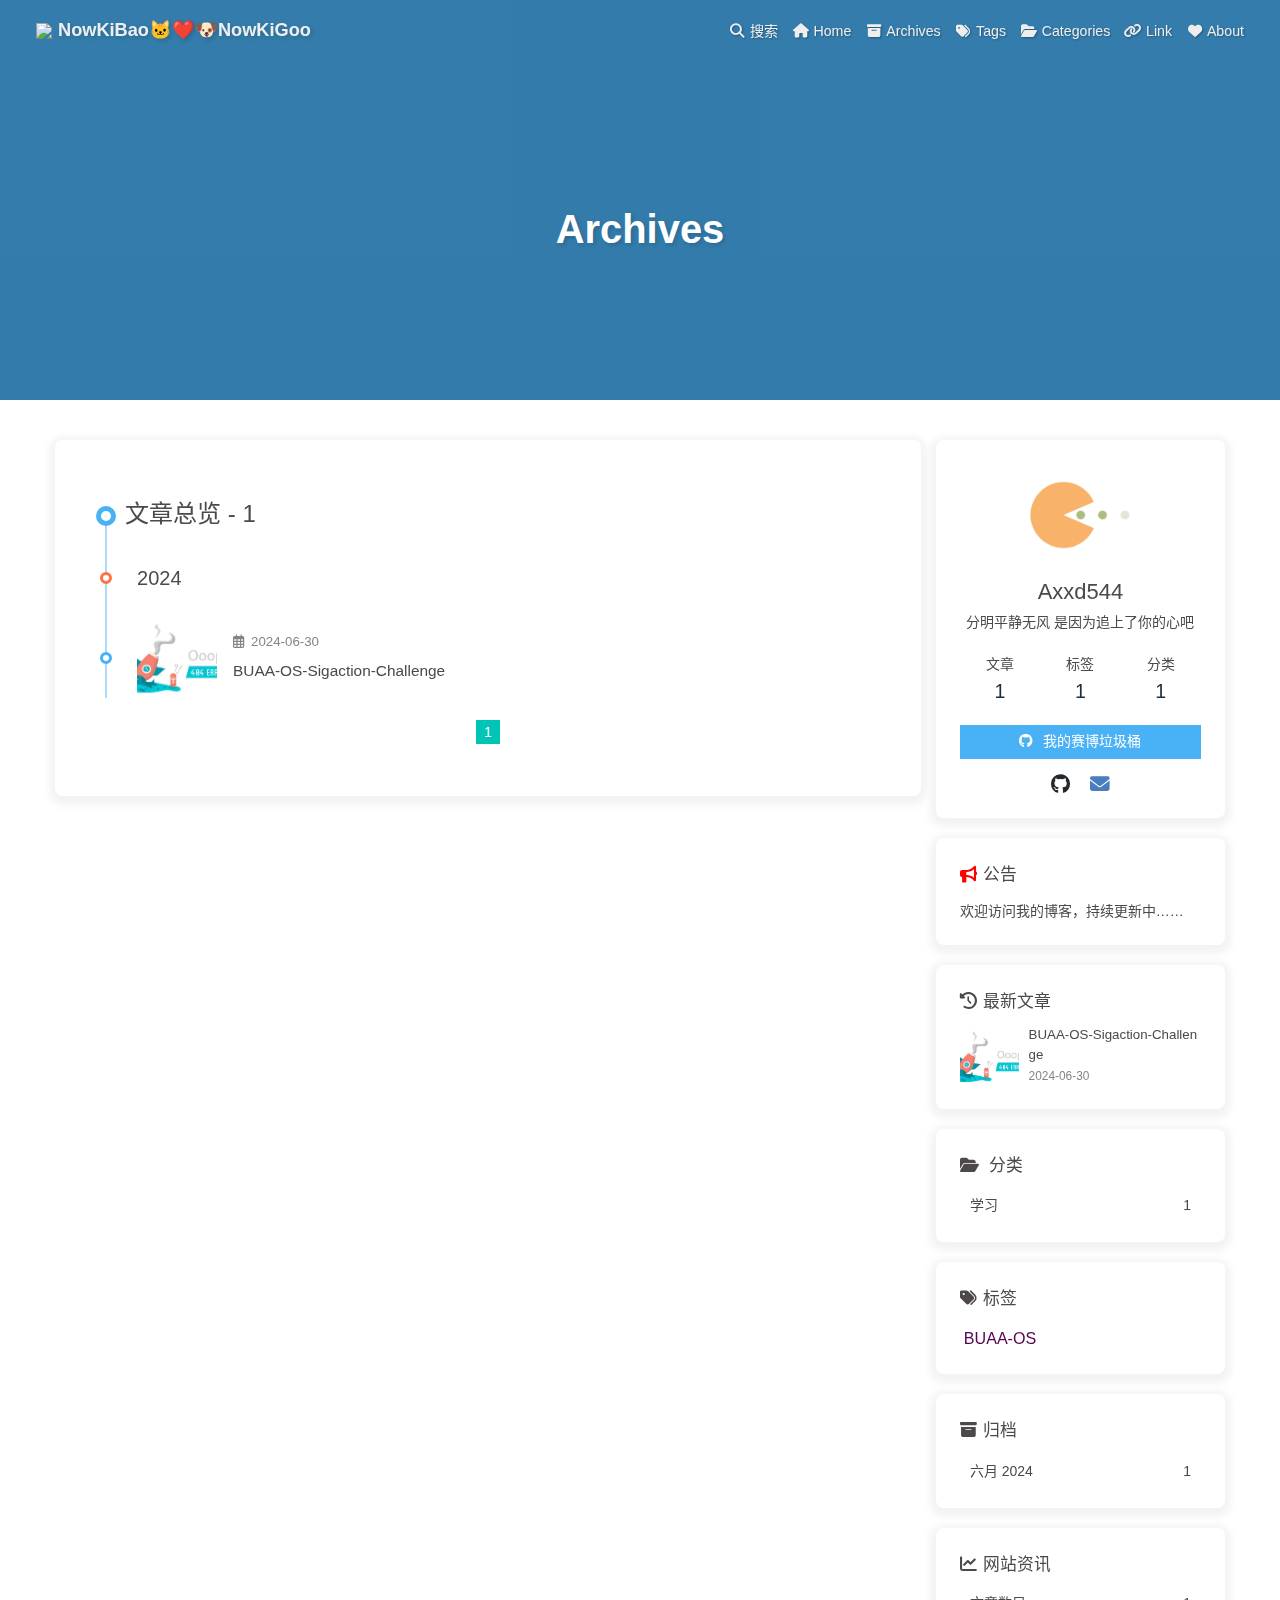
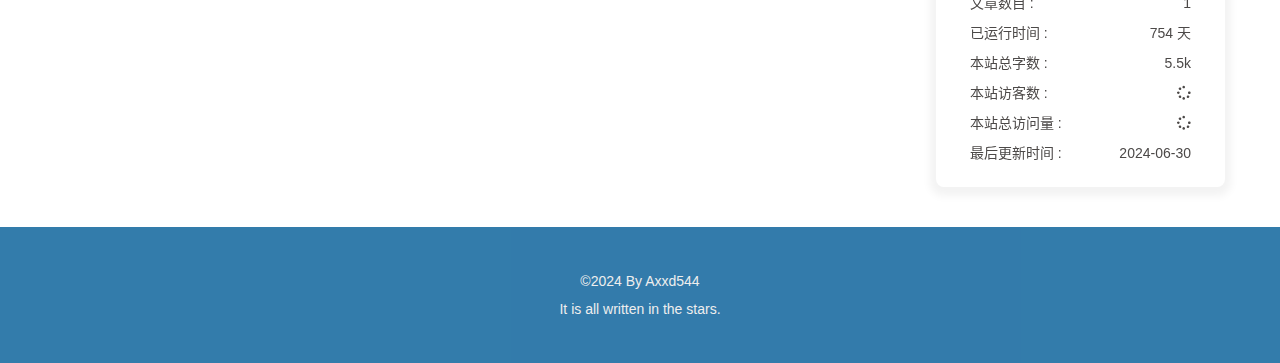
==== commit 35d91684: "Site updated: 2024-06-30 18:24:33" ====
--- a/archives/index.html
+++ b/archives/index.html
@@ -5,11 +5,11 @@
 <meta property="og:site_name" content="NowKiBao🐱❤️🐶NowKiGoo">
 <meta property="og:description" content="分明平静无风 是因为追上了你的心吧">
 <meta property="og:locale" content="zh_CN">
-<meta property="og:image" content="https://gitee.com/liuhao544/blogimage/raw/master/img/%E5%BE%AE%E4%BF%A1%E5%9B%BE%E7%89%87_20240629170330.jpg">
+<meta property="og:image" content="https://gitee.com/liuhao544/blogimage/raw/master/img/avatar.jpg">
 <meta property="article:author" content="Axxd544">
 <meta property="article:tag" content="BUAA, &#39;软件学院&#39;, &#39;恋爱日常&#39;, &#39;学习日常&#39;">
 <meta name="twitter:card" content="summary">
-<meta name="twitter:image" content="https://gitee.com/liuhao544/blogimage/raw/master/img/%E5%BE%AE%E4%BF%A1%E5%9B%BE%E7%89%87_20240629170330.jpg"><link rel="shortcut icon" href="https://gitee.com/liuhao544/blogimage/raw/master/img/微信图片_20240629171935.jpg"><link rel="canonical" href="http://axxd544.github.io/archives/index.html"><link rel="preconnect" href="//cdn.jsdelivr.net"/><link rel="preconnect" href="//busuanzi.ibruce.info"/><link rel="stylesheet" href="/css/index.css?v=4.13.0"><link rel="stylesheet" href="https://cdn.jsdelivr.net/npm/@fortawesome/fontawesome-free@6.5.1/css/all.min.css"><link rel="stylesheet" href="https://cdn.jsdelivr.net/npm/@fancyapps/ui@5.0.33/dist/fancybox/fancybox.min.css" media="print" onload="this.media='all'"><script>const GLOBAL_CONFIG = {
+<meta name="twitter:image" content="https://gitee.com/liuhao544/blogimage/raw/master/img/avatar.jpg"><link rel="shortcut icon" href="https://gitee.com/liuhao544/blogimage/raw/master/img/fav.jpg"><link rel="canonical" href="http://axxd544.github.io/archives/index.html"><link rel="preconnect" href="//cdn.jsdelivr.net"/><link rel="preconnect" href="//busuanzi.ibruce.info"/><link rel="stylesheet" href="/css/index.css?v=4.13.0"><link rel="stylesheet" href="https://cdn.jsdelivr.net/npm/@fortawesome/fontawesome-free@6.5.1/css/all.min.css"><link rel="stylesheet" href="https://cdn.jsdelivr.net/npm/@fancyapps/ui@5.0.33/dist/fancybox/fancybox.min.css" media="print" onload="this.media='all'"><script>const GLOBAL_CONFIG = {
   root: '/',
   algolia: undefined,
   localSearch: {"path":"/search.xml","preload":false,"top_n_per_article":5,"unescape":true,"languages":{"hits_empty":"找不到您查询的内容：${query}","hits_stats":"共找到 ${hits} 篇文章"}},
@@ -54,7 +54,7 @@
   isHome: false,
   isHighlightShrink: false,
   isToc: false,
-  postUpdate: '2024-06-30 18:12:48'
+  postUpdate: '2024-06-30 18:24:27'
 }</script><script>(win=>{
       win.saveToLocal = {
         set: (key, value, ttl) => {
@@ -172,14 +172,14 @@
     document.addEventListener('pjax:send', () => { preloader.initLoading() })
     document.addEventListener('pjax:complete', () => { preloader.endLoading() })
   }
-})()</script><div id="web_bg"></div><div id="sidebar"><div id="menu-mask"></div><div id="sidebar-menus"><div class="avatar-img is-center"><img src="https://gitee.com/liuhao544/blogimage/raw/master/img/微信图片_20240629170330.jpg" onerror="onerror=null;src='/img/friend_404.gif'" alt="avatar"/></div><div class="sidebar-site-data site-data is-center"><a href="/archives/"><div class="headline">文章</div><div class="length-num">1</div></a><a href="/tags/"><div class="headline">标签</div><div class="length-num">1</div></a><a href="/categories/"><div class="headline">分类</div><div class="length-num">1</div></a></div><hr class="custom-hr"/><div class="menus_items"><div class="menus_item"><a class="site-page" href="/"><i class="fa-fw fas fa-home"></i><span> Home</span></a></div><div class="menus_item"><a class="site-page" href="/archives/"><i class="fa-fw fas fa-archive"></i><span> Archives</span></a></div><div class="menus_item"><a class="site-page" href="/tags/"><i class="fa-fw fas fa-tags"></i><span> Tags</span></a></div><div class="menus_item"><a class="site-page" href="/categories/"><i class="fa-fw fas fa-folder-open"></i><span> Categories</span></a></div><div class="menus_item"><a class="site-page" href="/link/"><i class="fa-fw fas fa-link"></i><span> Link</span></a></div><div class="menus_item"><a class="site-page" href="/about/"><i class="fa-fw fas fa-heart"></i><span> About</span></a></div></div></div></div><div class="page" id="body-wrap"><header class="not-home-page fixed" id="page-header" style="background-image: url('https://gitee.com/liuhao544/blogimage/raw/master/img/微信图片_20240630100928.jpg')"><nav id="nav"><span id="blog-info"><a href="/" title="NowKiBao🐱❤️🐶NowKiGoo"><img class="site-icon" src="https://gitee.com/liuhao544/blogimage/raw/master/img/微信图片_20240629170144.jpg"/><span class="site-name">NowKiBao🐱❤️🐶NowKiGoo</span></a></span><div id="menus"><div id="search-button"><a class="site-page social-icon search" href="javascript:void(0);"><i class="fas fa-search fa-fw"></i><span> 搜索</span></a></div><div class="menus_items"><div class="menus_item"><a class="site-page" href="/"><i class="fa-fw fas fa-home"></i><span> Home</span></a></div><div class="menus_item"><a class="site-page" href="/archives/"><i class="fa-fw fas fa-archive"></i><span> Archives</span></a></div><div class="menus_item"><a class="site-page" href="/tags/"><i class="fa-fw fas fa-tags"></i><span> Tags</span></a></div><div class="menus_item"><a class="site-page" href="/categories/"><i class="fa-fw fas fa-folder-open"></i><span> Categories</span></a></div><div class="menus_item"><a class="site-page" href="/link/"><i class="fa-fw fas fa-link"></i><span> Link</span></a></div><div class="menus_item"><a class="site-page" href="/about/"><i class="fa-fw fas fa-heart"></i><span> About</span></a></div></div><div id="toggle-menu"><a class="site-page" href="javascript:void(0);"><i class="fas fa-bars fa-fw"></i></a></div></div></nav><div id="page-site-info"><h1 id="site-title">Archives</h1></div></header><main class="layout" id="content-inner"><div id="archive"><div class="article-sort-title">文章总览 - 1</div><div class="article-sort"><div class="article-sort-item year">2024</div><div class="article-sort-item"><a class="article-sort-item-img" href="/2024/06/30/BUAA-OS-Challenge-Sigaction/" title="BUAA-OS-Sigaction-Challenge"><img src="/img%5C%E5%BE%AE%E4%BF%A1%E5%9B%BE%E7%89%87_20240630100917.jpg" alt="BUAA-OS-Sigaction-Challenge" onerror="this.onerror=null;this.src='/img/404.jpg'"></a><div class="article-sort-item-info"><div class="article-sort-item-time"><i class="far fa-calendar-alt"></i><time class="post-meta-date-created" datetime="2024-06-29T16:00:00.000Z" title="发表于 2024-06-30 00:00:00">2024-06-30</time></div><a class="article-sort-item-title" href="/2024/06/30/BUAA-OS-Challenge-Sigaction/" title="BUAA-OS-Sigaction-Challenge">BUAA-OS-Sigaction-Challenge</a></div></div></div><nav id="pagination"><div class="pagination"><span class="page-number current">1</span></div></nav></div><div class="aside-content" id="aside-content"><div class="card-widget card-info"><div class="is-center"><div class="avatar-img"><img src="https://gitee.com/liuhao544/blogimage/raw/master/img/微信图片_20240629170330.jpg" onerror="this.onerror=null;this.src='/img/friend_404.gif'" alt="avatar"/></div><div class="author-info__name">Axxd544</div><div class="author-info__description">分明平静无风 是因为追上了你的心吧</div></div><div class="card-info-data site-data is-center"><a href="/archives/"><div class="headline">文章</div><div class="length-num">1</div></a><a href="/tags/"><div class="headline">标签</div><div class="length-num">1</div></a><a href="/categories/"><div class="headline">分类</div><div class="length-num">1</div></a></div><a id="card-info-btn" target="_blank" rel="noopener" href="https://github.com/axxd544"><i class="fab fa-github"></i><span>我的赛博垃圾桶</span></a><div class="card-info-social-icons is-center"><a class="social-icon" href="https://github.com/axxd544" target="_blank" title="Github"><i class="fab fa-github" style="color: #24292e;"></i></a><a class="social-icon" href="mailto:2011572977@qq.com" target="_blank" title="Email"><i class="fas fa-envelope" style="color: #4a7dbe;"></i></a></div></div><div class="card-widget card-announcement"><div class="item-headline"><i class="fas fa-bullhorn fa-shake"></i><span>公告</span></div><div class="announcement_content">欢迎访问我的博客，持续更新中……</div></div><div class="sticky_layout"><div class="card-widget card-recent-post"><div class="item-headline"><i class="fas fa-history"></i><span>最新文章</span></div><div class="aside-list"><div class="aside-list-item"><a class="thumbnail" href="/2024/06/30/BUAA-OS-Challenge-Sigaction/" title="BUAA-OS-Sigaction-Challenge"><img src="/img%5C%E5%BE%AE%E4%BF%A1%E5%9B%BE%E7%89%87_20240630100917.jpg" onerror="this.onerror=null;this.src='/img/404.jpg'" alt="BUAA-OS-Sigaction-Challenge"/></a><div class="content"><a class="title" href="/2024/06/30/BUAA-OS-Challenge-Sigaction/" title="BUAA-OS-Sigaction-Challenge">BUAA-OS-Sigaction-Challenge</a><time datetime="2024-06-29T16:00:00.000Z" title="发表于 2024-06-30 00:00:00">2024-06-30</time></div></div></div></div><div class="card-widget card-categories"><div class="item-headline">
+})()</script><div id="web_bg"></div><div id="sidebar"><div id="menu-mask"></div><div id="sidebar-menus"><div class="avatar-img is-center"><img src="https://gitee.com/liuhao544/blogimage/raw/master/img/avatar.jpg" onerror="onerror=null;src='/img/friend_404.gif'" alt="avatar"/></div><div class="sidebar-site-data site-data is-center"><a href="/archives/"><div class="headline">文章</div><div class="length-num">1</div></a><a href="/tags/"><div class="headline">标签</div><div class="length-num">1</div></a><a href="/categories/"><div class="headline">分类</div><div class="length-num">1</div></a></div><hr class="custom-hr"/><div class="menus_items"><div class="menus_item"><a class="site-page" href="/"><i class="fa-fw fas fa-home"></i><span> Home</span></a></div><div class="menus_item"><a class="site-page" href="/archives/"><i class="fa-fw fas fa-archive"></i><span> Archives</span></a></div><div class="menus_item"><a class="site-page" href="/tags/"><i class="fa-fw fas fa-tags"></i><span> Tags</span></a></div><div class="menus_item"><a class="site-page" href="/categories/"><i class="fa-fw fas fa-folder-open"></i><span> Categories</span></a></div><div class="menus_item"><a class="site-page" href="/link/"><i class="fa-fw fas fa-link"></i><span> Link</span></a></div><div class="menus_item"><a class="site-page" href="/about/"><i class="fa-fw fas fa-heart"></i><span> About</span></a></div></div></div></div><div class="page" id="body-wrap"><header class="not-home-page fixed" id="page-header" style="background-image: url('https://gitee.com/liuhao544/blogimage/raw/master/img/top.jpg')"><nav id="nav"><span id="blog-info"><a href="/" title="NowKiBao🐱❤️🐶NowKiGoo"><img class="site-icon" src="https://gitee.com/liuhao544/blogimage/raw/master/img/nav.jpg"/><span class="site-name">NowKiBao🐱❤️🐶NowKiGoo</span></a></span><div id="menus"><div id="search-button"><a class="site-page social-icon search" href="javascript:void(0);"><i class="fas fa-search fa-fw"></i><span> 搜索</span></a></div><div class="menus_items"><div class="menus_item"><a class="site-page" href="/"><i class="fa-fw fas fa-home"></i><span> Home</span></a></div><div class="menus_item"><a class="site-page" href="/archives/"><i class="fa-fw fas fa-archive"></i><span> Archives</span></a></div><div class="menus_item"><a class="site-page" href="/tags/"><i class="fa-fw fas fa-tags"></i><span> Tags</span></a></div><div class="menus_item"><a class="site-page" href="/categories/"><i class="fa-fw fas fa-folder-open"></i><span> Categories</span></a></div><div class="menus_item"><a class="site-page" href="/link/"><i class="fa-fw fas fa-link"></i><span> Link</span></a></div><div class="menus_item"><a class="site-page" href="/about/"><i class="fa-fw fas fa-heart"></i><span> About</span></a></div></div><div id="toggle-menu"><a class="site-page" href="javascript:void(0);"><i class="fas fa-bars fa-fw"></i></a></div></div></nav><div id="page-site-info"><h1 id="site-title">Archives</h1></div></header><main class="layout" id="content-inner"><div id="archive"><div class="article-sort-title">文章总览 - 1</div><div class="article-sort"><div class="article-sort-item year">2024</div><div class="article-sort-item"><a class="article-sort-item-img" href="/2024/06/30/BUAA-OS-Challenge-Sigaction/" title="BUAA-OS-Sigaction-Challenge"><img src="https://gitee.com/liuhao544/blogimage/raw/master/img/0917.jpg" alt="BUAA-OS-Sigaction-Challenge" onerror="this.onerror=null;this.src='/img/404.jpg'"></a><div class="article-sort-item-info"><div class="article-sort-item-time"><i class="far fa-calendar-alt"></i><time class="post-meta-date-created" datetime="2024-06-29T16:00:00.000Z" title="发表于 2024-06-30 00:00:00">2024-06-30</time></div><a class="article-sort-item-title" href="/2024/06/30/BUAA-OS-Challenge-Sigaction/" title="BUAA-OS-Sigaction-Challenge">BUAA-OS-Sigaction-Challenge</a></div></div></div><nav id="pagination"><div class="pagination"><span class="page-number current">1</span></div></nav></div><div class="aside-content" id="aside-content"><div class="card-widget card-info"><div class="is-center"><div class="avatar-img"><img src="https://gitee.com/liuhao544/blogimage/raw/master/img/avatar.jpg" onerror="this.onerror=null;this.src='/img/friend_404.gif'" alt="avatar"/></div><div class="author-info__name">Axxd544</div><div class="author-info__description">分明平静无风 是因为追上了你的心吧</div></div><div class="card-info-data site-data is-center"><a href="/archives/"><div class="headline">文章</div><div class="length-num">1</div></a><a href="/tags/"><div class="headline">标签</div><div class="length-num">1</div></a><a href="/categories/"><div class="headline">分类</div><div class="length-num">1</div></a></div><a id="card-info-btn" target="_blank" rel="noopener" href="https://github.com/axxd544"><i class="fab fa-github"></i><span>我的赛博垃圾桶</span></a><div class="card-info-social-icons is-center"><a class="social-icon" href="https://github.com/axxd544" target="_blank" title="Github"><i class="fab fa-github" style="color: #24292e;"></i></a><a class="social-icon" href="mailto:2011572977@qq.com" target="_blank" title="Email"><i class="fas fa-envelope" style="color: #4a7dbe;"></i></a></div></div><div class="card-widget card-announcement"><div class="item-headline"><i class="fas fa-bullhorn fa-shake"></i><span>公告</span></div><div class="announcement_content">欢迎访问我的博客，持续更新中……</div></div><div class="sticky_layout"><div class="card-widget card-recent-post"><div class="item-headline"><i class="fas fa-history"></i><span>最新文章</span></div><div class="aside-list"><div class="aside-list-item"><a class="thumbnail" href="/2024/06/30/BUAA-OS-Challenge-Sigaction/" title="BUAA-OS-Sigaction-Challenge"><img src="https://gitee.com/liuhao544/blogimage/raw/master/img/0917.jpg" onerror="this.onerror=null;this.src='/img/404.jpg'" alt="BUAA-OS-Sigaction-Challenge"/></a><div class="content"><a class="title" href="/2024/06/30/BUAA-OS-Challenge-Sigaction/" title="BUAA-OS-Sigaction-Challenge">BUAA-OS-Sigaction-Challenge</a><time datetime="2024-06-29T16:00:00.000Z" title="发表于 2024-06-30 00:00:00">2024-06-30</time></div></div></div></div><div class="card-widget card-categories"><div class="item-headline">
             <i class="fas fa-folder-open"></i>
             <span>分类</span>
             
             </div>
             <ul class="card-category-list" id="aside-cat-list">
             <li class="card-category-list-item "><a class="card-category-list-link" href="/categories/%E5%AD%A6%E4%B9%A0/"><span class="card-category-list-name">学习</span><span class="card-category-list-count">1</span></a></li>
-            </ul></div><div class="card-widget card-tags"><div class="item-headline"><i class="fas fa-tags"></i><span>标签</span></div><div class="card-tag-cloud"><a href="/tags/BUAA-OS/" style="font-size: 1.15em; color: rgb(89, 65, 115)">BUAA-OS</a></div></div><div class="card-widget card-archives"><div class="item-headline"><i class="fas fa-archive"></i><span>归档</span></div><ul class="card-archive-list"><li class="card-archive-list-item"><a class="card-archive-list-link" href="/archives/2024/06/"><span class="card-archive-list-date">六月 2024</span><span class="card-archive-list-count">1</span></a></li></ul></div><div class="card-widget card-webinfo"><div class="item-headline"><i class="fas fa-chart-line"></i><span>网站资讯</span></div><div class="webinfo"><div class="webinfo-item"><div class="item-name">文章数目 :</div><div class="item-count">1</div></div><div class="webinfo-item"><div class="item-name">已运行时间 :</div><div class="item-count" id="runtimeshow" data-publishDate="2024-06-29T16:00:00.000Z"><i class="fa-solid fa-spinner fa-spin"></i></div></div><div class="webinfo-item"><div class="item-name">本站总字数 :</div><div class="item-count">5.5k</div></div><div class="webinfo-item"><div class="item-name">本站访客数 :</div><div class="item-count" id="busuanzi_value_site_uv"><i class="fa-solid fa-spinner fa-spin"></i></div></div><div class="webinfo-item"><div class="item-name">本站总访问量 :</div><div class="item-count" id="busuanzi_value_site_pv"><i class="fa-solid fa-spinner fa-spin"></i></div></div><div class="webinfo-item"><div class="item-name">最后更新时间 :</div><div class="item-count" id="last-push-date" data-lastPushDate="2024-06-30T10:12:48.170Z"><i class="fa-solid fa-spinner fa-spin"></i></div></div></div></div></div></div></main><footer id="footer" style="background-image: url('https://gitee.com/liuhao544/blogimage/raw/master/img/微信图片_20240630100928.jpg')"><div id="footer-wrap"><div class="copyright">&copy;2024 By Axxd544</div><div class="footer_custom_text">It is all written in the stars.</div></div></footer></div><div id="rightside"><div id="rightside-config-hide"><button id="darkmode" type="button" title="浅色和深色模式转换"><i class="fas fa-adjust"></i></button><button id="hide-aside-btn" type="button" title="单栏和双栏切换"><i class="fas fa-arrows-alt-h"></i></button></div><div id="rightside-config-show"><button id="rightside-config" type="button" title="设置"><i class="fas fa-cog fa-spin"></i></button><button id="go-up" type="button" title="回到顶部"><span class="scroll-percent"></span><i class="fas fa-arrow-up"></i></button></div></div><div><script src="/js/utils.js?v=4.13.0"></script><script src="/js/main.js?v=4.13.0"></script><script src="https://cdn.jsdelivr.net/npm/@fancyapps/ui@5.0.33/dist/fancybox/fancybox.umd.min.js"></script><script src="https://cdn.jsdelivr.net/npm/instant.page@5.2.0/instantpage.min.js" type="module"></script><script>function panguFn () {
+            </ul></div><div class="card-widget card-tags"><div class="item-headline"><i class="fas fa-tags"></i><span>标签</span></div><div class="card-tag-cloud"><a href="/tags/BUAA-OS/" style="font-size: 1.15em; color: rgb(86, 4, 80)">BUAA-OS</a></div></div><div class="card-widget card-archives"><div class="item-headline"><i class="fas fa-archive"></i><span>归档</span></div><ul class="card-archive-list"><li class="card-archive-list-item"><a class="card-archive-list-link" href="/archives/2024/06/"><span class="card-archive-list-date">六月 2024</span><span class="card-archive-list-count">1</span></a></li></ul></div><div class="card-widget card-webinfo"><div class="item-headline"><i class="fas fa-chart-line"></i><span>网站资讯</span></div><div class="webinfo"><div class="webinfo-item"><div class="item-name">文章数目 :</div><div class="item-count">1</div></div><div class="webinfo-item"><div class="item-name">已运行时间 :</div><div class="item-count" id="runtimeshow" data-publishDate="2024-06-29T16:00:00.000Z"><i class="fa-solid fa-spinner fa-spin"></i></div></div><div class="webinfo-item"><div class="item-name">本站总字数 :</div><div class="item-count">5.5k</div></div><div class="webinfo-item"><div class="item-name">本站访客数 :</div><div class="item-count" id="busuanzi_value_site_uv"><i class="fa-solid fa-spinner fa-spin"></i></div></div><div class="webinfo-item"><div class="item-name">本站总访问量 :</div><div class="item-count" id="busuanzi_value_site_pv"><i class="fa-solid fa-spinner fa-spin"></i></div></div><div class="webinfo-item"><div class="item-name">最后更新时间 :</div><div class="item-count" id="last-push-date" data-lastPushDate="2024-06-30T10:24:27.161Z"><i class="fa-solid fa-spinner fa-spin"></i></div></div></div></div></div></div></main><footer id="footer" style="background-image: url('https://gitee.com/liuhao544/blogimage/raw/master/img/top.jpg')"><div id="footer-wrap"><div class="copyright">&copy;2024 By Axxd544</div><div class="footer_custom_text">It is all written in the stars.</div></div></footer></div><div id="rightside"><div id="rightside-config-hide"><button id="darkmode" type="button" title="浅色和深色模式转换"><i class="fas fa-adjust"></i></button><button id="hide-aside-btn" type="button" title="单栏和双栏切换"><i class="fas fa-arrows-alt-h"></i></button></div><div id="rightside-config-show"><button id="rightside-config" type="button" title="设置"><i class="fas fa-cog fa-spin"></i></button><button id="go-up" type="button" title="回到顶部"><span class="scroll-percent"></span><i class="fas fa-arrow-up"></i></button></div></div><div><script src="/js/utils.js?v=4.13.0"></script><script src="/js/main.js?v=4.13.0"></script><script src="https://cdn.jsdelivr.net/npm/@fancyapps/ui@5.0.33/dist/fancybox/fancybox.umd.min.js"></script><script src="https://cdn.jsdelivr.net/npm/instant.page@5.2.0/instantpage.min.js" type="module"></script><script>function panguFn () {
   if (typeof pangu === 'object') pangu.autoSpacingPage()
   else {
     getScript('https://cdn.jsdelivr.net/npm/pangu@4.0.7/dist/browser/pangu.min.js')
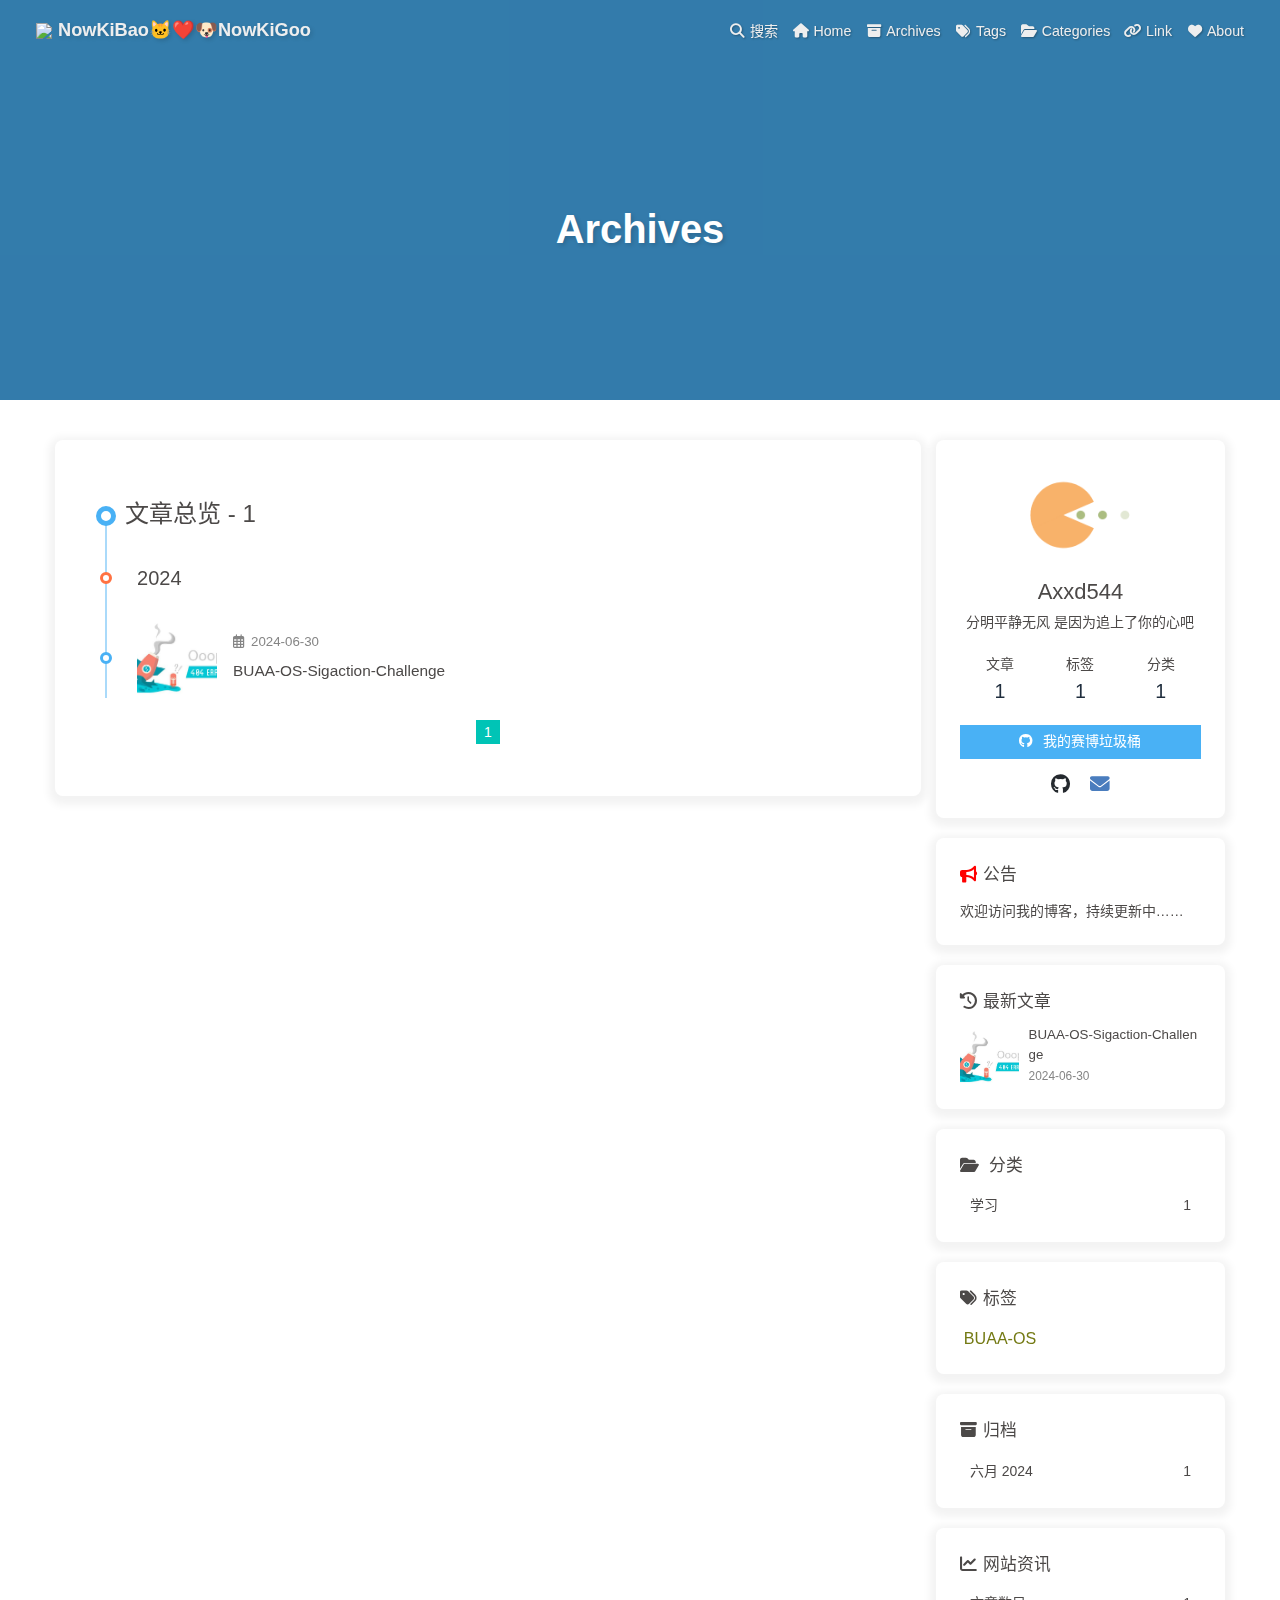
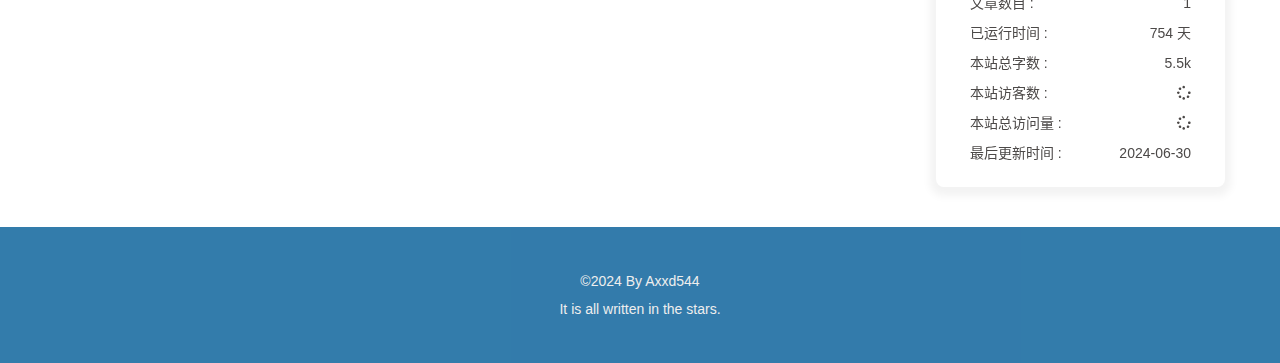
==== commit 29db1dae: "Site updated: 2024-06-30 18:38:39" ====
--- a/archives/index.html
+++ b/archives/index.html
@@ -5,11 +5,11 @@
 <meta property="og:site_name" content="NowKiBao🐱❤️🐶NowKiGoo">
 <meta property="og:description" content="分明平静无风 是因为追上了你的心吧">
 <meta property="og:locale" content="zh_CN">
-<meta property="og:image" content="https://gitee.com/liuhao544/blogimage/raw/master/img/avatar.jpg">
+<meta property="og:image" content="https://cdn.jsdelivr.net/gh/axxd544/blog-img/blog-imgavatar.jpg">
 <meta property="article:author" content="Axxd544">
 <meta property="article:tag" content="BUAA, &#39;软件学院&#39;, &#39;恋爱日常&#39;, &#39;学习日常&#39;">
 <meta name="twitter:card" content="summary">
-<meta name="twitter:image" content="https://gitee.com/liuhao544/blogimage/raw/master/img/avatar.jpg"><link rel="shortcut icon" href="https://gitee.com/liuhao544/blogimage/raw/master/img/fav.jpg"><link rel="canonical" href="http://axxd544.github.io/archives/index.html"><link rel="preconnect" href="//cdn.jsdelivr.net"/><link rel="preconnect" href="//busuanzi.ibruce.info"/><link rel="stylesheet" href="/css/index.css?v=4.13.0"><link rel="stylesheet" href="https://cdn.jsdelivr.net/npm/@fortawesome/fontawesome-free@6.5.1/css/all.min.css"><link rel="stylesheet" href="https://cdn.jsdelivr.net/npm/@fancyapps/ui@5.0.33/dist/fancybox/fancybox.min.css" media="print" onload="this.media='all'"><script>const GLOBAL_CONFIG = {
+<meta name="twitter:image" content="https://cdn.jsdelivr.net/gh/axxd544/blog-img/blog-imgavatar.jpg"><link rel="shortcut icon" href="https://cdn.jsdelivr.net/gh/axxd544/blog-img/blog-imgfav.jpg"><link rel="canonical" href="http://axxd544.github.io/archives/index.html"><link rel="preconnect" href="//cdn.jsdelivr.net"/><link rel="preconnect" href="//busuanzi.ibruce.info"/><link rel="stylesheet" href="/css/index.css?v=4.13.0"><link rel="stylesheet" href="https://cdn.jsdelivr.net/npm/@fortawesome/fontawesome-free@6.5.1/css/all.min.css"><link rel="stylesheet" href="https://cdn.jsdelivr.net/npm/@fancyapps/ui@5.0.33/dist/fancybox/fancybox.min.css" media="print" onload="this.media='all'"><script>const GLOBAL_CONFIG = {
   root: '/',
   algolia: undefined,
   localSearch: {"path":"/search.xml","preload":false,"top_n_per_article":5,"unescape":true,"languages":{"hits_empty":"找不到您查询的内容：${query}","hits_stats":"共找到 ${hits} 篇文章"}},
@@ -54,7 +54,7 @@
   isHome: false,
   isHighlightShrink: false,
   isToc: false,
-  postUpdate: '2024-06-30 18:24:27'
+  postUpdate: '2024-06-30 18:38:08'
 }</script><script>(win=>{
       win.saveToLocal = {
         set: (key, value, ttl) => {
@@ -172,14 +172,14 @@
     document.addEventListener('pjax:send', () => { preloader.initLoading() })
     document.addEventListener('pjax:complete', () => { preloader.endLoading() })
   }
-})()</script><div id="web_bg"></div><div id="sidebar"><div id="menu-mask"></div><div id="sidebar-menus"><div class="avatar-img is-center"><img src="https://gitee.com/liuhao544/blogimage/raw/master/img/avatar.jpg" onerror="onerror=null;src='/img/friend_404.gif'" alt="avatar"/></div><div class="sidebar-site-data site-data is-center"><a href="/archives/"><div class="headline">文章</div><div class="length-num">1</div></a><a href="/tags/"><div class="headline">标签</div><div class="length-num">1</div></a><a href="/categories/"><div class="headline">分类</div><div class="length-num">1</div></a></div><hr class="custom-hr"/><div class="menus_items"><div class="menus_item"><a class="site-page" href="/"><i class="fa-fw fas fa-home"></i><span> Home</span></a></div><div class="menus_item"><a class="site-page" href="/archives/"><i class="fa-fw fas fa-archive"></i><span> Archives</span></a></div><div class="menus_item"><a class="site-page" href="/tags/"><i class="fa-fw fas fa-tags"></i><span> Tags</span></a></div><div class="menus_item"><a class="site-page" href="/categories/"><i class="fa-fw fas fa-folder-open"></i><span> Categories</span></a></div><div class="menus_item"><a class="site-page" href="/link/"><i class="fa-fw fas fa-link"></i><span> Link</span></a></div><div class="menus_item"><a class="site-page" href="/about/"><i class="fa-fw fas fa-heart"></i><span> About</span></a></div></div></div></div><div class="page" id="body-wrap"><header class="not-home-page fixed" id="page-header" style="background-image: url('https://gitee.com/liuhao544/blogimage/raw/master/img/top.jpg')"><nav id="nav"><span id="blog-info"><a href="/" title="NowKiBao🐱❤️🐶NowKiGoo"><img class="site-icon" src="https://gitee.com/liuhao544/blogimage/raw/master/img/nav.jpg"/><span class="site-name">NowKiBao🐱❤️🐶NowKiGoo</span></a></span><div id="menus"><div id="search-button"><a class="site-page social-icon search" href="javascript:void(0);"><i class="fas fa-search fa-fw"></i><span> 搜索</span></a></div><div class="menus_items"><div class="menus_item"><a class="site-page" href="/"><i class="fa-fw fas fa-home"></i><span> Home</span></a></div><div class="menus_item"><a class="site-page" href="/archives/"><i class="fa-fw fas fa-archive"></i><span> Archives</span></a></div><div class="menus_item"><a class="site-page" href="/tags/"><i class="fa-fw fas fa-tags"></i><span> Tags</span></a></div><div class="menus_item"><a class="site-page" href="/categories/"><i class="fa-fw fas fa-folder-open"></i><span> Categories</span></a></div><div class="menus_item"><a class="site-page" href="/link/"><i class="fa-fw fas fa-link"></i><span> Link</span></a></div><div class="menus_item"><a class="site-page" href="/about/"><i class="fa-fw fas fa-heart"></i><span> About</span></a></div></div><div id="toggle-menu"><a class="site-page" href="javascript:void(0);"><i class="fas fa-bars fa-fw"></i></a></div></div></nav><div id="page-site-info"><h1 id="site-title">Archives</h1></div></header><main class="layout" id="content-inner"><div id="archive"><div class="article-sort-title">文章总览 - 1</div><div class="article-sort"><div class="article-sort-item year">2024</div><div class="article-sort-item"><a class="article-sort-item-img" href="/2024/06/30/BUAA-OS-Challenge-Sigaction/" title="BUAA-OS-Sigaction-Challenge"><img src="https://gitee.com/liuhao544/blogimage/raw/master/img/0917.jpg" alt="BUAA-OS-Sigaction-Challenge" onerror="this.onerror=null;this.src='/img/404.jpg'"></a><div class="article-sort-item-info"><div class="article-sort-item-time"><i class="far fa-calendar-alt"></i><time class="post-meta-date-created" datetime="2024-06-29T16:00:00.000Z" title="发表于 2024-06-30 00:00:00">2024-06-30</time></div><a class="article-sort-item-title" href="/2024/06/30/BUAA-OS-Challenge-Sigaction/" title="BUAA-OS-Sigaction-Challenge">BUAA-OS-Sigaction-Challenge</a></div></div></div><nav id="pagination"><div class="pagination"><span class="page-number current">1</span></div></nav></div><div class="aside-content" id="aside-content"><div class="card-widget card-info"><div class="is-center"><div class="avatar-img"><img src="https://gitee.com/liuhao544/blogimage/raw/master/img/avatar.jpg" onerror="this.onerror=null;this.src='/img/friend_404.gif'" alt="avatar"/></div><div class="author-info__name">Axxd544</div><div class="author-info__description">分明平静无风 是因为追上了你的心吧</div></div><div class="card-info-data site-data is-center"><a href="/archives/"><div class="headline">文章</div><div class="length-num">1</div></a><a href="/tags/"><div class="headline">标签</div><div class="length-num">1</div></a><a href="/categories/"><div class="headline">分类</div><div class="length-num">1</div></a></div><a id="card-info-btn" target="_blank" rel="noopener" href="https://github.com/axxd544"><i class="fab fa-github"></i><span>我的赛博垃圾桶</span></a><div class="card-info-social-icons is-center"><a class="social-icon" href="https://github.com/axxd544" target="_blank" title="Github"><i class="fab fa-github" style="color: #24292e;"></i></a><a class="social-icon" href="mailto:2011572977@qq.com" target="_blank" title="Email"><i class="fas fa-envelope" style="color: #4a7dbe;"></i></a></div></div><div class="card-widget card-announcement"><div class="item-headline"><i class="fas fa-bullhorn fa-shake"></i><span>公告</span></div><div class="announcement_content">欢迎访问我的博客，持续更新中……</div></div><div class="sticky_layout"><div class="card-widget card-recent-post"><div class="item-headline"><i class="fas fa-history"></i><span>最新文章</span></div><div class="aside-list"><div class="aside-list-item"><a class="thumbnail" href="/2024/06/30/BUAA-OS-Challenge-Sigaction/" title="BUAA-OS-Sigaction-Challenge"><img src="https://gitee.com/liuhao544/blogimage/raw/master/img/0917.jpg" onerror="this.onerror=null;this.src='/img/404.jpg'" alt="BUAA-OS-Sigaction-Challenge"/></a><div class="content"><a class="title" href="/2024/06/30/BUAA-OS-Challenge-Sigaction/" title="BUAA-OS-Sigaction-Challenge">BUAA-OS-Sigaction-Challenge</a><time datetime="2024-06-29T16:00:00.000Z" title="发表于 2024-06-30 00:00:00">2024-06-30</time></div></div></div></div><div class="card-widget card-categories"><div class="item-headline">
+})()</script><div id="web_bg"></div><div id="sidebar"><div id="menu-mask"></div><div id="sidebar-menus"><div class="avatar-img is-center"><img src="https://cdn.jsdelivr.net/gh/axxd544/blog-img/blog-imgavatar.jpg" onerror="onerror=null;src='/img/friend_404.gif'" alt="avatar"/></div><div class="sidebar-site-data site-data is-center"><a href="/archives/"><div class="headline">文章</div><div class="length-num">1</div></a><a href="/tags/"><div class="headline">标签</div><div class="length-num">1</div></a><a href="/categories/"><div class="headline">分类</div><div class="length-num">1</div></a></div><hr class="custom-hr"/><div class="menus_items"><div class="menus_item"><a class="site-page" href="/"><i class="fa-fw fas fa-home"></i><span> Home</span></a></div><div class="menus_item"><a class="site-page" href="/archives/"><i class="fa-fw fas fa-archive"></i><span> Archives</span></a></div><div class="menus_item"><a class="site-page" href="/tags/"><i class="fa-fw fas fa-tags"></i><span> Tags</span></a></div><div class="menus_item"><a class="site-page" href="/categories/"><i class="fa-fw fas fa-folder-open"></i><span> Categories</span></a></div><div class="menus_item"><a class="site-page" href="/link/"><i class="fa-fw fas fa-link"></i><span> Link</span></a></div><div class="menus_item"><a class="site-page" href="/about/"><i class="fa-fw fas fa-heart"></i><span> About</span></a></div></div></div></div><div class="page" id="body-wrap"><header class="not-home-page fixed" id="page-header" style="background-image: url('https://gitee.com/liuhao544/blogimage/raw/master/img/top.jpg')"><nav id="nav"><span id="blog-info"><a href="/" title="NowKiBao🐱❤️🐶NowKiGoo"><img class="site-icon" src="https://cdn.jsdelivr.net/gh/axxd544/blog-img/blog-imgnav.jpg"/><span class="site-name">NowKiBao🐱❤️🐶NowKiGoo</span></a></span><div id="menus"><div id="search-button"><a class="site-page social-icon search" href="javascript:void(0);"><i class="fas fa-search fa-fw"></i><span> 搜索</span></a></div><div class="menus_items"><div class="menus_item"><a class="site-page" href="/"><i class="fa-fw fas fa-home"></i><span> Home</span></a></div><div class="menus_item"><a class="site-page" href="/archives/"><i class="fa-fw fas fa-archive"></i><span> Archives</span></a></div><div class="menus_item"><a class="site-page" href="/tags/"><i class="fa-fw fas fa-tags"></i><span> Tags</span></a></div><div class="menus_item"><a class="site-page" href="/categories/"><i class="fa-fw fas fa-folder-open"></i><span> Categories</span></a></div><div class="menus_item"><a class="site-page" href="/link/"><i class="fa-fw fas fa-link"></i><span> Link</span></a></div><div class="menus_item"><a class="site-page" href="/about/"><i class="fa-fw fas fa-heart"></i><span> About</span></a></div></div><div id="toggle-menu"><a class="site-page" href="javascript:void(0);"><i class="fas fa-bars fa-fw"></i></a></div></div></nav><div id="page-site-info"><h1 id="site-title">Archives</h1></div></header><main class="layout" id="content-inner"><div id="archive"><div class="article-sort-title">文章总览 - 1</div><div class="article-sort"><div class="article-sort-item year">2024</div><div class="article-sort-item"><a class="article-sort-item-img" href="/2024/06/30/BUAA-OS-Challenge-Sigaction/" title="BUAA-OS-Sigaction-Challenge"><img src="https://gitee.com/liuhao544/blogimage/raw/master/img/1109.jpg" alt="BUAA-OS-Sigaction-Challenge" onerror="this.onerror=null;this.src='/img/404.jpg'"></a><div class="article-sort-item-info"><div class="article-sort-item-time"><i class="far fa-calendar-alt"></i><time class="post-meta-date-created" datetime="2024-06-29T16:00:00.000Z" title="发表于 2024-06-30 00:00:00">2024-06-30</time></div><a class="article-sort-item-title" href="/2024/06/30/BUAA-OS-Challenge-Sigaction/" title="BUAA-OS-Sigaction-Challenge">BUAA-OS-Sigaction-Challenge</a></div></div></div><nav id="pagination"><div class="pagination"><span class="page-number current">1</span></div></nav></div><div class="aside-content" id="aside-content"><div class="card-widget card-info"><div class="is-center"><div class="avatar-img"><img src="https://cdn.jsdelivr.net/gh/axxd544/blog-img/blog-imgavatar.jpg" onerror="this.onerror=null;this.src='/img/friend_404.gif'" alt="avatar"/></div><div class="author-info__name">Axxd544</div><div class="author-info__description">分明平静无风 是因为追上了你的心吧</div></div><div class="card-info-data site-data is-center"><a href="/archives/"><div class="headline">文章</div><div class="length-num">1</div></a><a href="/tags/"><div class="headline">标签</div><div class="length-num">1</div></a><a href="/categories/"><div class="headline">分类</div><div class="length-num">1</div></a></div><a id="card-info-btn" target="_blank" rel="noopener" href="https://github.com/axxd544"><i class="fab fa-github"></i><span>我的赛博垃圾桶</span></a><div class="card-info-social-icons is-center"><a class="social-icon" href="https://github.com/axxd544" target="_blank" title="Github"><i class="fab fa-github" style="color: #24292e;"></i></a><a class="social-icon" href="mailto:2011572977@qq.com" target="_blank" title="Email"><i class="fas fa-envelope" style="color: #4a7dbe;"></i></a></div></div><div class="card-widget card-announcement"><div class="item-headline"><i class="fas fa-bullhorn fa-shake"></i><span>公告</span></div><div class="announcement_content">欢迎访问我的博客，持续更新中……</div></div><div class="sticky_layout"><div class="card-widget card-recent-post"><div class="item-headline"><i class="fas fa-history"></i><span>最新文章</span></div><div class="aside-list"><div class="aside-list-item"><a class="thumbnail" href="/2024/06/30/BUAA-OS-Challenge-Sigaction/" title="BUAA-OS-Sigaction-Challenge"><img src="https://gitee.com/liuhao544/blogimage/raw/master/img/1109.jpg" onerror="this.onerror=null;this.src='/img/404.jpg'" alt="BUAA-OS-Sigaction-Challenge"/></a><div class="content"><a class="title" href="/2024/06/30/BUAA-OS-Challenge-Sigaction/" title="BUAA-OS-Sigaction-Challenge">BUAA-OS-Sigaction-Challenge</a><time datetime="2024-06-29T16:00:00.000Z" title="发表于 2024-06-30 00:00:00">2024-06-30</time></div></div></div></div><div class="card-widget card-categories"><div class="item-headline">
             <i class="fas fa-folder-open"></i>
             <span>分类</span>
             
             </div>
             <ul class="card-category-list" id="aside-cat-list">
             <li class="card-category-list-item "><a class="card-category-list-link" href="/categories/%E5%AD%A6%E4%B9%A0/"><span class="card-category-list-name">学习</span><span class="card-category-list-count">1</span></a></li>
-            </ul></div><div class="card-widget card-tags"><div class="item-headline"><i class="fas fa-tags"></i><span>标签</span></div><div class="card-tag-cloud"><a href="/tags/BUAA-OS/" style="font-size: 1.15em; color: rgb(86, 4, 80)">BUAA-OS</a></div></div><div class="card-widget card-archives"><div class="item-headline"><i class="fas fa-archive"></i><span>归档</span></div><ul class="card-archive-list"><li class="card-archive-list-item"><a class="card-archive-list-link" href="/archives/2024/06/"><span class="card-archive-list-date">六月 2024</span><span class="card-archive-list-count">1</span></a></li></ul></div><div class="card-widget card-webinfo"><div class="item-headline"><i class="fas fa-chart-line"></i><span>网站资讯</span></div><div class="webinfo"><div class="webinfo-item"><div class="item-name">文章数目 :</div><div class="item-count">1</div></div><div class="webinfo-item"><div class="item-name">已运行时间 :</div><div class="item-count" id="runtimeshow" data-publishDate="2024-06-29T16:00:00.000Z"><i class="fa-solid fa-spinner fa-spin"></i></div></div><div class="webinfo-item"><div class="item-name">本站总字数 :</div><div class="item-count">5.5k</div></div><div class="webinfo-item"><div class="item-name">本站访客数 :</div><div class="item-count" id="busuanzi_value_site_uv"><i class="fa-solid fa-spinner fa-spin"></i></div></div><div class="webinfo-item"><div class="item-name">本站总访问量 :</div><div class="item-count" id="busuanzi_value_site_pv"><i class="fa-solid fa-spinner fa-spin"></i></div></div><div class="webinfo-item"><div class="item-name">最后更新时间 :</div><div class="item-count" id="last-push-date" data-lastPushDate="2024-06-30T10:24:27.161Z"><i class="fa-solid fa-spinner fa-spin"></i></div></div></div></div></div></div></main><footer id="footer" style="background-image: url('https://gitee.com/liuhao544/blogimage/raw/master/img/top.jpg')"><div id="footer-wrap"><div class="copyright">&copy;2024 By Axxd544</div><div class="footer_custom_text">It is all written in the stars.</div></div></footer></div><div id="rightside"><div id="rightside-config-hide"><button id="darkmode" type="button" title="浅色和深色模式转换"><i class="fas fa-adjust"></i></button><button id="hide-aside-btn" type="button" title="单栏和双栏切换"><i class="fas fa-arrows-alt-h"></i></button></div><div id="rightside-config-show"><button id="rightside-config" type="button" title="设置"><i class="fas fa-cog fa-spin"></i></button><button id="go-up" type="button" title="回到顶部"><span class="scroll-percent"></span><i class="fas fa-arrow-up"></i></button></div></div><div><script src="/js/utils.js?v=4.13.0"></script><script src="/js/main.js?v=4.13.0"></script><script src="https://cdn.jsdelivr.net/npm/@fancyapps/ui@5.0.33/dist/fancybox/fancybox.umd.min.js"></script><script src="https://cdn.jsdelivr.net/npm/instant.page@5.2.0/instantpage.min.js" type="module"></script><script>function panguFn () {
+            </ul></div><div class="card-widget card-tags"><div class="item-headline"><i class="fas fa-tags"></i><span>标签</span></div><div class="card-tag-cloud"><a href="/tags/BUAA-OS/" style="font-size: 1.15em; color: rgb(116, 122, 20)">BUAA-OS</a></div></div><div class="card-widget card-archives"><div class="item-headline"><i class="fas fa-archive"></i><span>归档</span></div><ul class="card-archive-list"><li class="card-archive-list-item"><a class="card-archive-list-link" href="/archives/2024/06/"><span class="card-archive-list-date">六月 2024</span><span class="card-archive-list-count">1</span></a></li></ul></div><div class="card-widget card-webinfo"><div class="item-headline"><i class="fas fa-chart-line"></i><span>网站资讯</span></div><div class="webinfo"><div class="webinfo-item"><div class="item-name">文章数目 :</div><div class="item-count">1</div></div><div class="webinfo-item"><div class="item-name">已运行时间 :</div><div class="item-count" id="runtimeshow" data-publishDate="2024-06-29T16:00:00.000Z"><i class="fa-solid fa-spinner fa-spin"></i></div></div><div class="webinfo-item"><div class="item-name">本站总字数 :</div><div class="item-count">5.5k</div></div><div class="webinfo-item"><div class="item-name">本站访客数 :</div><div class="item-count" id="busuanzi_value_site_uv"><i class="fa-solid fa-spinner fa-spin"></i></div></div><div class="webinfo-item"><div class="item-name">本站总访问量 :</div><div class="item-count" id="busuanzi_value_site_pv"><i class="fa-solid fa-spinner fa-spin"></i></div></div><div class="webinfo-item"><div class="item-name">最后更新时间 :</div><div class="item-count" id="last-push-date" data-lastPushDate="2024-06-30T10:38:08.715Z"><i class="fa-solid fa-spinner fa-spin"></i></div></div></div></div></div></div></main><footer id="footer" style="background-image: url('https://gitee.com/liuhao544/blogimage/raw/master/img/top.jpg')"><div id="footer-wrap"><div class="copyright">&copy;2024 By Axxd544</div><div class="footer_custom_text">It is all written in the stars.</div></div></footer></div><div id="rightside"><div id="rightside-config-hide"><button id="darkmode" type="button" title="浅色和深色模式转换"><i class="fas fa-adjust"></i></button><button id="hide-aside-btn" type="button" title="单栏和双栏切换"><i class="fas fa-arrows-alt-h"></i></button></div><div id="rightside-config-show"><button id="rightside-config" type="button" title="设置"><i class="fas fa-cog fa-spin"></i></button><button id="go-up" type="button" title="回到顶部"><span class="scroll-percent"></span><i class="fas fa-arrow-up"></i></button></div></div><div><script src="/js/utils.js?v=4.13.0"></script><script src="/js/main.js?v=4.13.0"></script><script src="https://cdn.jsdelivr.net/npm/@fancyapps/ui@5.0.33/dist/fancybox/fancybox.umd.min.js"></script><script src="https://cdn.jsdelivr.net/npm/instant.page@5.2.0/instantpage.min.js" type="module"></script><script>function panguFn () {
   if (typeof pangu === 'object') pangu.autoSpacingPage()
   else {
     getScript('https://cdn.jsdelivr.net/npm/pangu@4.0.7/dist/browser/pangu.min.js')
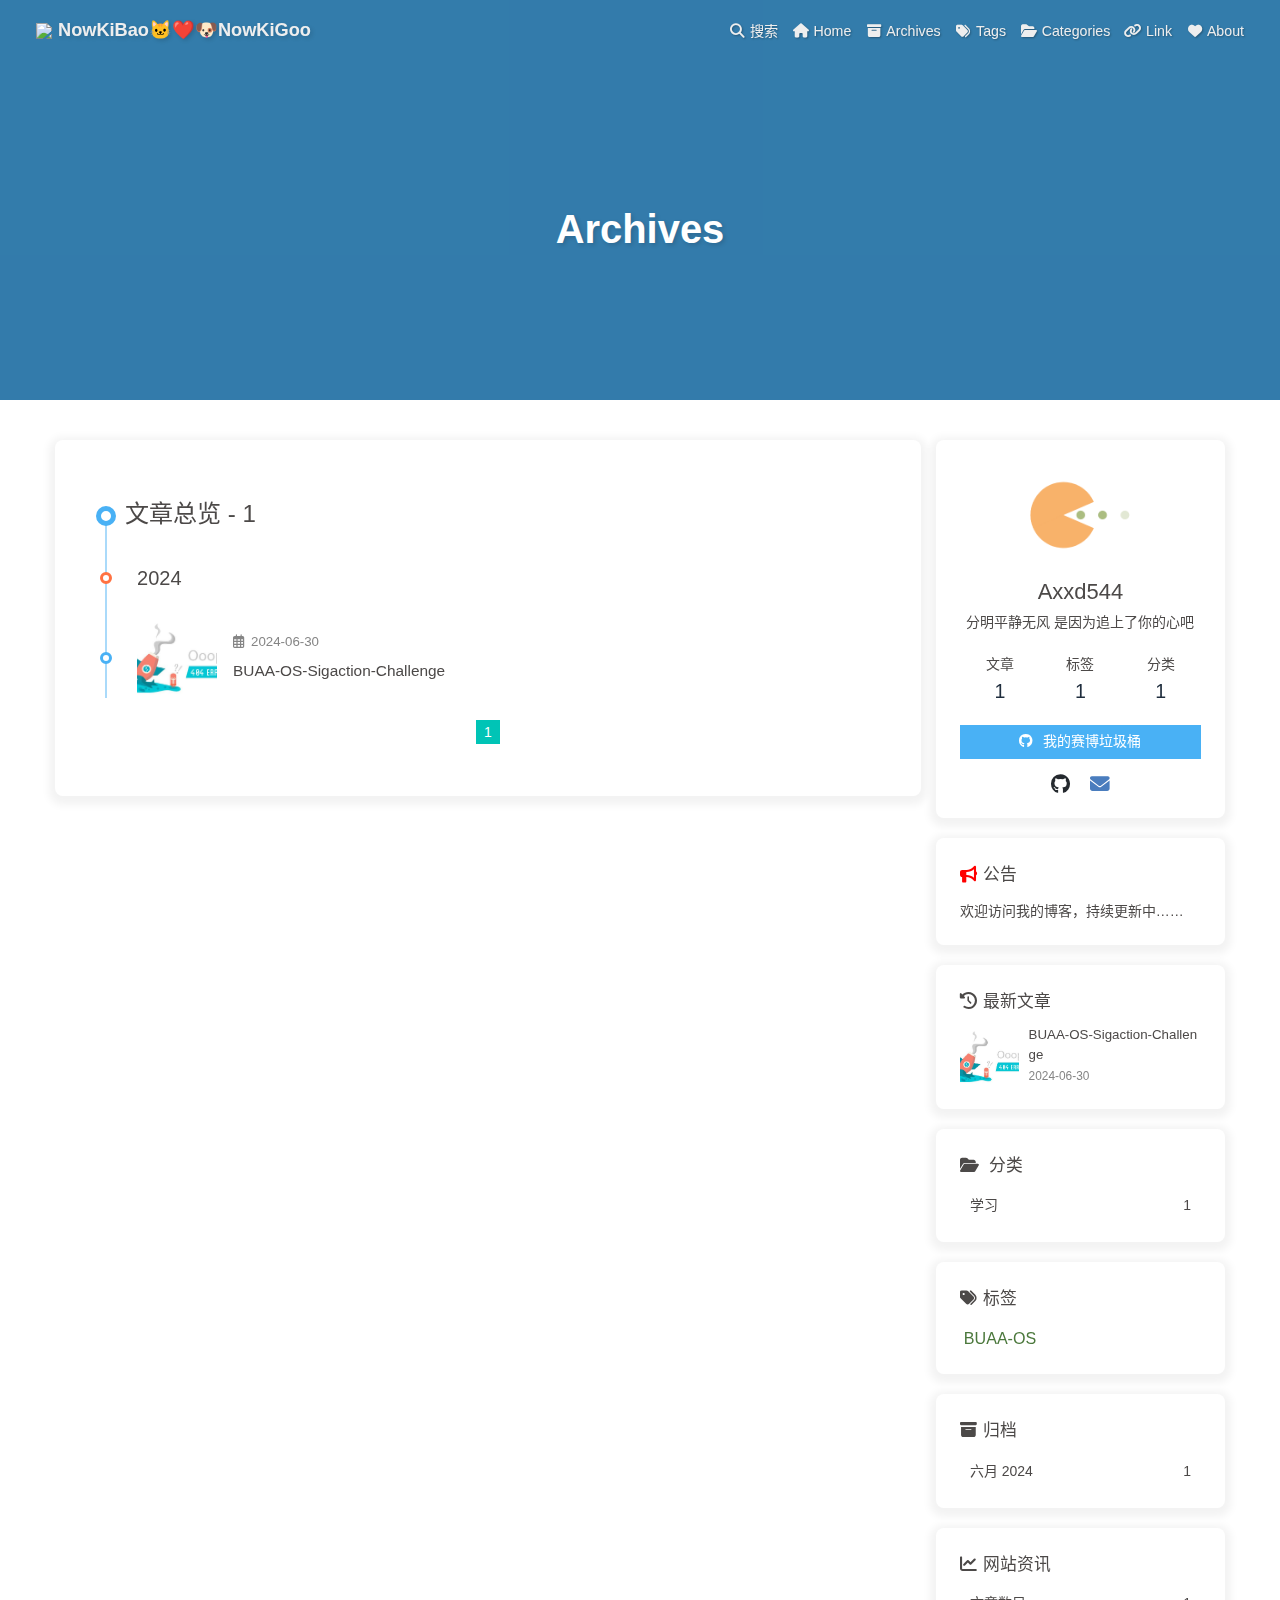
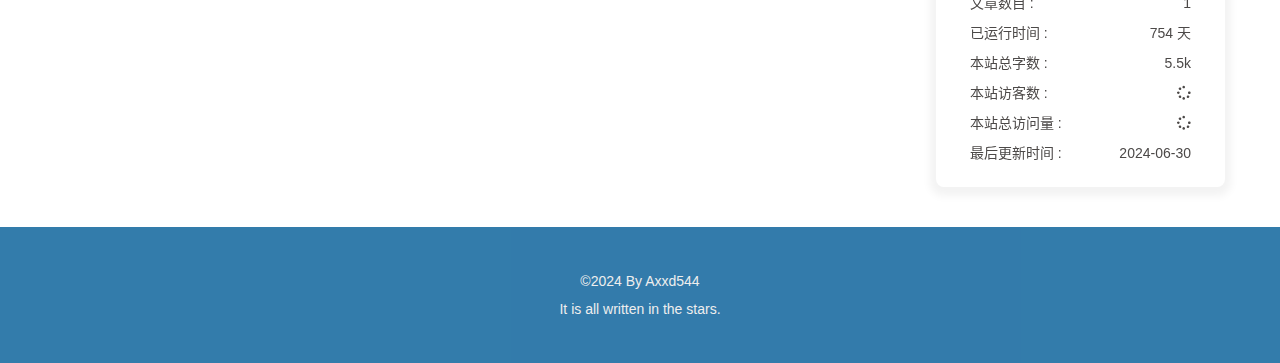
==== commit d7892911: "Site updated: 2024-06-30 19:01:35" ====
--- a/archives/index.html
+++ b/archives/index.html
@@ -54,7 +54,7 @@
   isHome: false,
   isHighlightShrink: false,
   isToc: false,
-  postUpdate: '2024-06-30 18:38:08'
+  postUpdate: '2024-06-30 19:00:08'
 }</script><script>(win=>{
       win.saveToLocal = {
         set: (key, value, ttl) => {
@@ -172,14 +172,14 @@
     document.addEventListener('pjax:send', () => { preloader.initLoading() })
     document.addEventListener('pjax:complete', () => { preloader.endLoading() })
   }
-})()</script><div id="web_bg"></div><div id="sidebar"><div id="menu-mask"></div><div id="sidebar-menus"><div class="avatar-img is-center"><img src="https://cdn.jsdelivr.net/gh/axxd544/blog-img/blog-imgavatar.jpg" onerror="onerror=null;src='/img/friend_404.gif'" alt="avatar"/></div><div class="sidebar-site-data site-data is-center"><a href="/archives/"><div class="headline">文章</div><div class="length-num">1</div></a><a href="/tags/"><div class="headline">标签</div><div class="length-num">1</div></a><a href="/categories/"><div class="headline">分类</div><div class="length-num">1</div></a></div><hr class="custom-hr"/><div class="menus_items"><div class="menus_item"><a class="site-page" href="/"><i class="fa-fw fas fa-home"></i><span> Home</span></a></div><div class="menus_item"><a class="site-page" href="/archives/"><i class="fa-fw fas fa-archive"></i><span> Archives</span></a></div><div class="menus_item"><a class="site-page" href="/tags/"><i class="fa-fw fas fa-tags"></i><span> Tags</span></a></div><div class="menus_item"><a class="site-page" href="/categories/"><i class="fa-fw fas fa-folder-open"></i><span> Categories</span></a></div><div class="menus_item"><a class="site-page" href="/link/"><i class="fa-fw fas fa-link"></i><span> Link</span></a></div><div class="menus_item"><a class="site-page" href="/about/"><i class="fa-fw fas fa-heart"></i><span> About</span></a></div></div></div></div><div class="page" id="body-wrap"><header class="not-home-page fixed" id="page-header" style="background-image: url('https://gitee.com/liuhao544/blogimage/raw/master/img/top.jpg')"><nav id="nav"><span id="blog-info"><a href="/" title="NowKiBao🐱❤️🐶NowKiGoo"><img class="site-icon" src="https://cdn.jsdelivr.net/gh/axxd544/blog-img/blog-imgnav.jpg"/><span class="site-name">NowKiBao🐱❤️🐶NowKiGoo</span></a></span><div id="menus"><div id="search-button"><a class="site-page social-icon search" href="javascript:void(0);"><i class="fas fa-search fa-fw"></i><span> 搜索</span></a></div><div class="menus_items"><div class="menus_item"><a class="site-page" href="/"><i class="fa-fw fas fa-home"></i><span> Home</span></a></div><div class="menus_item"><a class="site-page" href="/archives/"><i class="fa-fw fas fa-archive"></i><span> Archives</span></a></div><div class="menus_item"><a class="site-page" href="/tags/"><i class="fa-fw fas fa-tags"></i><span> Tags</span></a></div><div class="menus_item"><a class="site-page" href="/categories/"><i class="fa-fw fas fa-folder-open"></i><span> Categories</span></a></div><div class="menus_item"><a class="site-page" href="/link/"><i class="fa-fw fas fa-link"></i><span> Link</span></a></div><div class="menus_item"><a class="site-page" href="/about/"><i class="fa-fw fas fa-heart"></i><span> About</span></a></div></div><div id="toggle-menu"><a class="site-page" href="javascript:void(0);"><i class="fas fa-bars fa-fw"></i></a></div></div></nav><div id="page-site-info"><h1 id="site-title">Archives</h1></div></header><main class="layout" id="content-inner"><div id="archive"><div class="article-sort-title">文章总览 - 1</div><div class="article-sort"><div class="article-sort-item year">2024</div><div class="article-sort-item"><a class="article-sort-item-img" href="/2024/06/30/BUAA-OS-Challenge-Sigaction/" title="BUAA-OS-Sigaction-Challenge"><img src="https://gitee.com/liuhao544/blogimage/raw/master/img/1109.jpg" alt="BUAA-OS-Sigaction-Challenge" onerror="this.onerror=null;this.src='/img/404.jpg'"></a><div class="article-sort-item-info"><div class="article-sort-item-time"><i class="far fa-calendar-alt"></i><time class="post-meta-date-created" datetime="2024-06-29T16:00:00.000Z" title="发表于 2024-06-30 00:00:00">2024-06-30</time></div><a class="article-sort-item-title" href="/2024/06/30/BUAA-OS-Challenge-Sigaction/" title="BUAA-OS-Sigaction-Challenge">BUAA-OS-Sigaction-Challenge</a></div></div></div><nav id="pagination"><div class="pagination"><span class="page-number current">1</span></div></nav></div><div class="aside-content" id="aside-content"><div class="card-widget card-info"><div class="is-center"><div class="avatar-img"><img src="https://cdn.jsdelivr.net/gh/axxd544/blog-img/blog-imgavatar.jpg" onerror="this.onerror=null;this.src='/img/friend_404.gif'" alt="avatar"/></div><div class="author-info__name">Axxd544</div><div class="author-info__description">分明平静无风 是因为追上了你的心吧</div></div><div class="card-info-data site-data is-center"><a href="/archives/"><div class="headline">文章</div><div class="length-num">1</div></a><a href="/tags/"><div class="headline">标签</div><div class="length-num">1</div></a><a href="/categories/"><div class="headline">分类</div><div class="length-num">1</div></a></div><a id="card-info-btn" target="_blank" rel="noopener" href="https://github.com/axxd544"><i class="fab fa-github"></i><span>我的赛博垃圾桶</span></a><div class="card-info-social-icons is-center"><a class="social-icon" href="https://github.com/axxd544" target="_blank" title="Github"><i class="fab fa-github" style="color: #24292e;"></i></a><a class="social-icon" href="mailto:2011572977@qq.com" target="_blank" title="Email"><i class="fas fa-envelope" style="color: #4a7dbe;"></i></a></div></div><div class="card-widget card-announcement"><div class="item-headline"><i class="fas fa-bullhorn fa-shake"></i><span>公告</span></div><div class="announcement_content">欢迎访问我的博客，持续更新中……</div></div><div class="sticky_layout"><div class="card-widget card-recent-post"><div class="item-headline"><i class="fas fa-history"></i><span>最新文章</span></div><div class="aside-list"><div class="aside-list-item"><a class="thumbnail" href="/2024/06/30/BUAA-OS-Challenge-Sigaction/" title="BUAA-OS-Sigaction-Challenge"><img src="https://gitee.com/liuhao544/blogimage/raw/master/img/1109.jpg" onerror="this.onerror=null;this.src='/img/404.jpg'" alt="BUAA-OS-Sigaction-Challenge"/></a><div class="content"><a class="title" href="/2024/06/30/BUAA-OS-Challenge-Sigaction/" title="BUAA-OS-Sigaction-Challenge">BUAA-OS-Sigaction-Challenge</a><time datetime="2024-06-29T16:00:00.000Z" title="发表于 2024-06-30 00:00:00">2024-06-30</time></div></div></div></div><div class="card-widget card-categories"><div class="item-headline">
+})()</script><div id="web_bg"></div><div id="sidebar"><div id="menu-mask"></div><div id="sidebar-menus"><div class="avatar-img is-center"><img src="https://cdn.jsdelivr.net/gh/axxd544/blog-img/blog-imgavatar.jpg" onerror="onerror=null;src='/img/friend_404.gif'" alt="avatar"/></div><div class="sidebar-site-data site-data is-center"><a href="/archives/"><div class="headline">文章</div><div class="length-num">1</div></a><a href="/tags/"><div class="headline">标签</div><div class="length-num">1</div></a><a href="/categories/"><div class="headline">分类</div><div class="length-num">1</div></a></div><hr class="custom-hr"/><div class="menus_items"><div class="menus_item"><a class="site-page" href="/"><i class="fa-fw fas fa-home"></i><span> Home</span></a></div><div class="menus_item"><a class="site-page" href="/archives/"><i class="fa-fw fas fa-archive"></i><span> Archives</span></a></div><div class="menus_item"><a class="site-page" href="/tags/"><i class="fa-fw fas fa-tags"></i><span> Tags</span></a></div><div class="menus_item"><a class="site-page" href="/categories/"><i class="fa-fw fas fa-folder-open"></i><span> Categories</span></a></div><div class="menus_item"><a class="site-page" href="/link/"><i class="fa-fw fas fa-link"></i><span> Link</span></a></div><div class="menus_item"><a class="site-page" href="/about/"><i class="fa-fw fas fa-heart"></i><span> About</span></a></div></div></div></div><div class="page" id="body-wrap"><header class="not-home-page fixed" id="page-header" style="background-image: url('https://cdn.jsdelivr.net/gh/axxd544/blog-img/blog-imgtop.jpg')"><nav id="nav"><span id="blog-info"><a href="/" title="NowKiBao🐱❤️🐶NowKiGoo"><img class="site-icon" src="https://cdn.jsdelivr.net/gh/axxd544/blog-img/blog-imgnav.jpg"/><span class="site-name">NowKiBao🐱❤️🐶NowKiGoo</span></a></span><div id="menus"><div id="search-button"><a class="site-page social-icon search" href="javascript:void(0);"><i class="fas fa-search fa-fw"></i><span> 搜索</span></a></div><div class="menus_items"><div class="menus_item"><a class="site-page" href="/"><i class="fa-fw fas fa-home"></i><span> Home</span></a></div><div class="menus_item"><a class="site-page" href="/archives/"><i class="fa-fw fas fa-archive"></i><span> Archives</span></a></div><div class="menus_item"><a class="site-page" href="/tags/"><i class="fa-fw fas fa-tags"></i><span> Tags</span></a></div><div class="menus_item"><a class="site-page" href="/categories/"><i class="fa-fw fas fa-folder-open"></i><span> Categories</span></a></div><div class="menus_item"><a class="site-page" href="/link/"><i class="fa-fw fas fa-link"></i><span> Link</span></a></div><div class="menus_item"><a class="site-page" href="/about/"><i class="fa-fw fas fa-heart"></i><span> About</span></a></div></div><div id="toggle-menu"><a class="site-page" href="javascript:void(0);"><i class="fas fa-bars fa-fw"></i></a></div></div></nav><div id="page-site-info"><h1 id="site-title">Archives</h1></div></header><main class="layout" id="content-inner"><div id="archive"><div class="article-sort-title">文章总览 - 1</div><div class="article-sort"><div class="article-sort-item year">2024</div><div class="article-sort-item"><a class="article-sort-item-img" href="/2024/06/30/BUAA-OS-Challenge-Sigaction/" title="BUAA-OS-Sigaction-Challenge"><img src="https://cdn.jsdelivr.net/gh/axxd544/blog-img/blog-img0942.jpg" alt="BUAA-OS-Sigaction-Challenge" onerror="this.onerror=null;this.src='/img/404.jpg'"></a><div class="article-sort-item-info"><div class="article-sort-item-time"><i class="far fa-calendar-alt"></i><time class="post-meta-date-created" datetime="2024-06-29T16:00:00.000Z" title="发表于 2024-06-30 00:00:00">2024-06-30</time></div><a class="article-sort-item-title" href="/2024/06/30/BUAA-OS-Challenge-Sigaction/" title="BUAA-OS-Sigaction-Challenge">BUAA-OS-Sigaction-Challenge</a></div></div></div><nav id="pagination"><div class="pagination"><span class="page-number current">1</span></div></nav></div><div class="aside-content" id="aside-content"><div class="card-widget card-info"><div class="is-center"><div class="avatar-img"><img src="https://cdn.jsdelivr.net/gh/axxd544/blog-img/blog-imgavatar.jpg" onerror="this.onerror=null;this.src='/img/friend_404.gif'" alt="avatar"/></div><div class="author-info__name">Axxd544</div><div class="author-info__description">分明平静无风 是因为追上了你的心吧</div></div><div class="card-info-data site-data is-center"><a href="/archives/"><div class="headline">文章</div><div class="length-num">1</div></a><a href="/tags/"><div class="headline">标签</div><div class="length-num">1</div></a><a href="/categories/"><div class="headline">分类</div><div class="length-num">1</div></a></div><a id="card-info-btn" target="_blank" rel="noopener" href="https://github.com/axxd544"><i class="fab fa-github"></i><span>我的赛博垃圾桶</span></a><div class="card-info-social-icons is-center"><a class="social-icon" href="https://github.com/axxd544" target="_blank" title="Github"><i class="fab fa-github" style="color: #24292e;"></i></a><a class="social-icon" href="mailto:2011572977@qq.com" target="_blank" title="Email"><i class="fas fa-envelope" style="color: #4a7dbe;"></i></a></div></div><div class="card-widget card-announcement"><div class="item-headline"><i class="fas fa-bullhorn fa-shake"></i><span>公告</span></div><div class="announcement_content">欢迎访问我的博客，持续更新中……</div></div><div class="sticky_layout"><div class="card-widget card-recent-post"><div class="item-headline"><i class="fas fa-history"></i><span>最新文章</span></div><div class="aside-list"><div class="aside-list-item"><a class="thumbnail" href="/2024/06/30/BUAA-OS-Challenge-Sigaction/" title="BUAA-OS-Sigaction-Challenge"><img src="https://cdn.jsdelivr.net/gh/axxd544/blog-img/blog-img0942.jpg" onerror="this.onerror=null;this.src='/img/404.jpg'" alt="BUAA-OS-Sigaction-Challenge"/></a><div class="content"><a class="title" href="/2024/06/30/BUAA-OS-Challenge-Sigaction/" title="BUAA-OS-Sigaction-Challenge">BUAA-OS-Sigaction-Challenge</a><time datetime="2024-06-29T16:00:00.000Z" title="发表于 2024-06-30 00:00:00">2024-06-30</time></div></div></div></div><div class="card-widget card-categories"><div class="item-headline">
             <i class="fas fa-folder-open"></i>
             <span>分类</span>
             
             </div>
             <ul class="card-category-list" id="aside-cat-list">
             <li class="card-category-list-item "><a class="card-category-list-link" href="/categories/%E5%AD%A6%E4%B9%A0/"><span class="card-category-list-name">学习</span><span class="card-category-list-count">1</span></a></li>
-            </ul></div><div class="card-widget card-tags"><div class="item-headline"><i class="fas fa-tags"></i><span>标签</span></div><div class="card-tag-cloud"><a href="/tags/BUAA-OS/" style="font-size: 1.15em; color: rgb(116, 122, 20)">BUAA-OS</a></div></div><div class="card-widget card-archives"><div class="item-headline"><i class="fas fa-archive"></i><span>归档</span></div><ul class="card-archive-list"><li class="card-archive-list-item"><a class="card-archive-list-link" href="/archives/2024/06/"><span class="card-archive-list-date">六月 2024</span><span class="card-archive-list-count">1</span></a></li></ul></div><div class="card-widget card-webinfo"><div class="item-headline"><i class="fas fa-chart-line"></i><span>网站资讯</span></div><div class="webinfo"><div class="webinfo-item"><div class="item-name">文章数目 :</div><div class="item-count">1</div></div><div class="webinfo-item"><div class="item-name">已运行时间 :</div><div class="item-count" id="runtimeshow" data-publishDate="2024-06-29T16:00:00.000Z"><i class="fa-solid fa-spinner fa-spin"></i></div></div><div class="webinfo-item"><div class="item-name">本站总字数 :</div><div class="item-count">5.5k</div></div><div class="webinfo-item"><div class="item-name">本站访客数 :</div><div class="item-count" id="busuanzi_value_site_uv"><i class="fa-solid fa-spinner fa-spin"></i></div></div><div class="webinfo-item"><div class="item-name">本站总访问量 :</div><div class="item-count" id="busuanzi_value_site_pv"><i class="fa-solid fa-spinner fa-spin"></i></div></div><div class="webinfo-item"><div class="item-name">最后更新时间 :</div><div class="item-count" id="last-push-date" data-lastPushDate="2024-06-30T10:38:08.715Z"><i class="fa-solid fa-spinner fa-spin"></i></div></div></div></div></div></div></main><footer id="footer" style="background-image: url('https://gitee.com/liuhao544/blogimage/raw/master/img/top.jpg')"><div id="footer-wrap"><div class="copyright">&copy;2024 By Axxd544</div><div class="footer_custom_text">It is all written in the stars.</div></div></footer></div><div id="rightside"><div id="rightside-config-hide"><button id="darkmode" type="button" title="浅色和深色模式转换"><i class="fas fa-adjust"></i></button><button id="hide-aside-btn" type="button" title="单栏和双栏切换"><i class="fas fa-arrows-alt-h"></i></button></div><div id="rightside-config-show"><button id="rightside-config" type="button" title="设置"><i class="fas fa-cog fa-spin"></i></button><button id="go-up" type="button" title="回到顶部"><span class="scroll-percent"></span><i class="fas fa-arrow-up"></i></button></div></div><div><script src="/js/utils.js?v=4.13.0"></script><script src="/js/main.js?v=4.13.0"></script><script src="https://cdn.jsdelivr.net/npm/@fancyapps/ui@5.0.33/dist/fancybox/fancybox.umd.min.js"></script><script src="https://cdn.jsdelivr.net/npm/instant.page@5.2.0/instantpage.min.js" type="module"></script><script>function panguFn () {
+            </ul></div><div class="card-widget card-tags"><div class="item-headline"><i class="fas fa-tags"></i><span>标签</span></div><div class="card-tag-cloud"><a href="/tags/BUAA-OS/" style="font-size: 1.15em; color: rgb(75, 120, 60)">BUAA-OS</a></div></div><div class="card-widget card-archives"><div class="item-headline"><i class="fas fa-archive"></i><span>归档</span></div><ul class="card-archive-list"><li class="card-archive-list-item"><a class="card-archive-list-link" href="/archives/2024/06/"><span class="card-archive-list-date">六月 2024</span><span class="card-archive-list-count">1</span></a></li></ul></div><div class="card-widget card-webinfo"><div class="item-headline"><i class="fas fa-chart-line"></i><span>网站资讯</span></div><div class="webinfo"><div class="webinfo-item"><div class="item-name">文章数目 :</div><div class="item-count">1</div></div><div class="webinfo-item"><div class="item-name">已运行时间 :</div><div class="item-count" id="runtimeshow" data-publishDate="2024-06-29T16:00:00.000Z"><i class="fa-solid fa-spinner fa-spin"></i></div></div><div class="webinfo-item"><div class="item-name">本站总字数 :</div><div class="item-count">5.5k</div></div><div class="webinfo-item"><div class="item-name">本站访客数 :</div><div class="item-count" id="busuanzi_value_site_uv"><i class="fa-solid fa-spinner fa-spin"></i></div></div><div class="webinfo-item"><div class="item-name">本站总访问量 :</div><div class="item-count" id="busuanzi_value_site_pv"><i class="fa-solid fa-spinner fa-spin"></i></div></div><div class="webinfo-item"><div class="item-name">最后更新时间 :</div><div class="item-count" id="last-push-date" data-lastPushDate="2024-06-30T11:00:08.433Z"><i class="fa-solid fa-spinner fa-spin"></i></div></div></div></div></div></div></main><footer id="footer" style="background-image: url('https://cdn.jsdelivr.net/gh/axxd544/blog-img/blog-imgtop.jpg')"><div id="footer-wrap"><div class="copyright">&copy;2024 By Axxd544</div><div class="footer_custom_text">It is all written in the stars.</div></div></footer></div><div id="rightside"><div id="rightside-config-hide"><button id="darkmode" type="button" title="浅色和深色模式转换"><i class="fas fa-adjust"></i></button><button id="hide-aside-btn" type="button" title="单栏和双栏切换"><i class="fas fa-arrows-alt-h"></i></button></div><div id="rightside-config-show"><button id="rightside-config" type="button" title="设置"><i class="fas fa-cog fa-spin"></i></button><button id="go-up" type="button" title="回到顶部"><span class="scroll-percent"></span><i class="fas fa-arrow-up"></i></button></div></div><div><script src="/js/utils.js?v=4.13.0"></script><script src="/js/main.js?v=4.13.0"></script><script src="https://cdn.jsdelivr.net/npm/@fancyapps/ui@5.0.33/dist/fancybox/fancybox.umd.min.js"></script><script src="https://cdn.jsdelivr.net/npm/instant.page@5.2.0/instantpage.min.js" type="module"></script><script>function panguFn () {
   if (typeof pangu === 'object') pangu.autoSpacingPage()
   else {
     getScript('https://cdn.jsdelivr.net/npm/pangu@4.0.7/dist/browser/pangu.min.js')
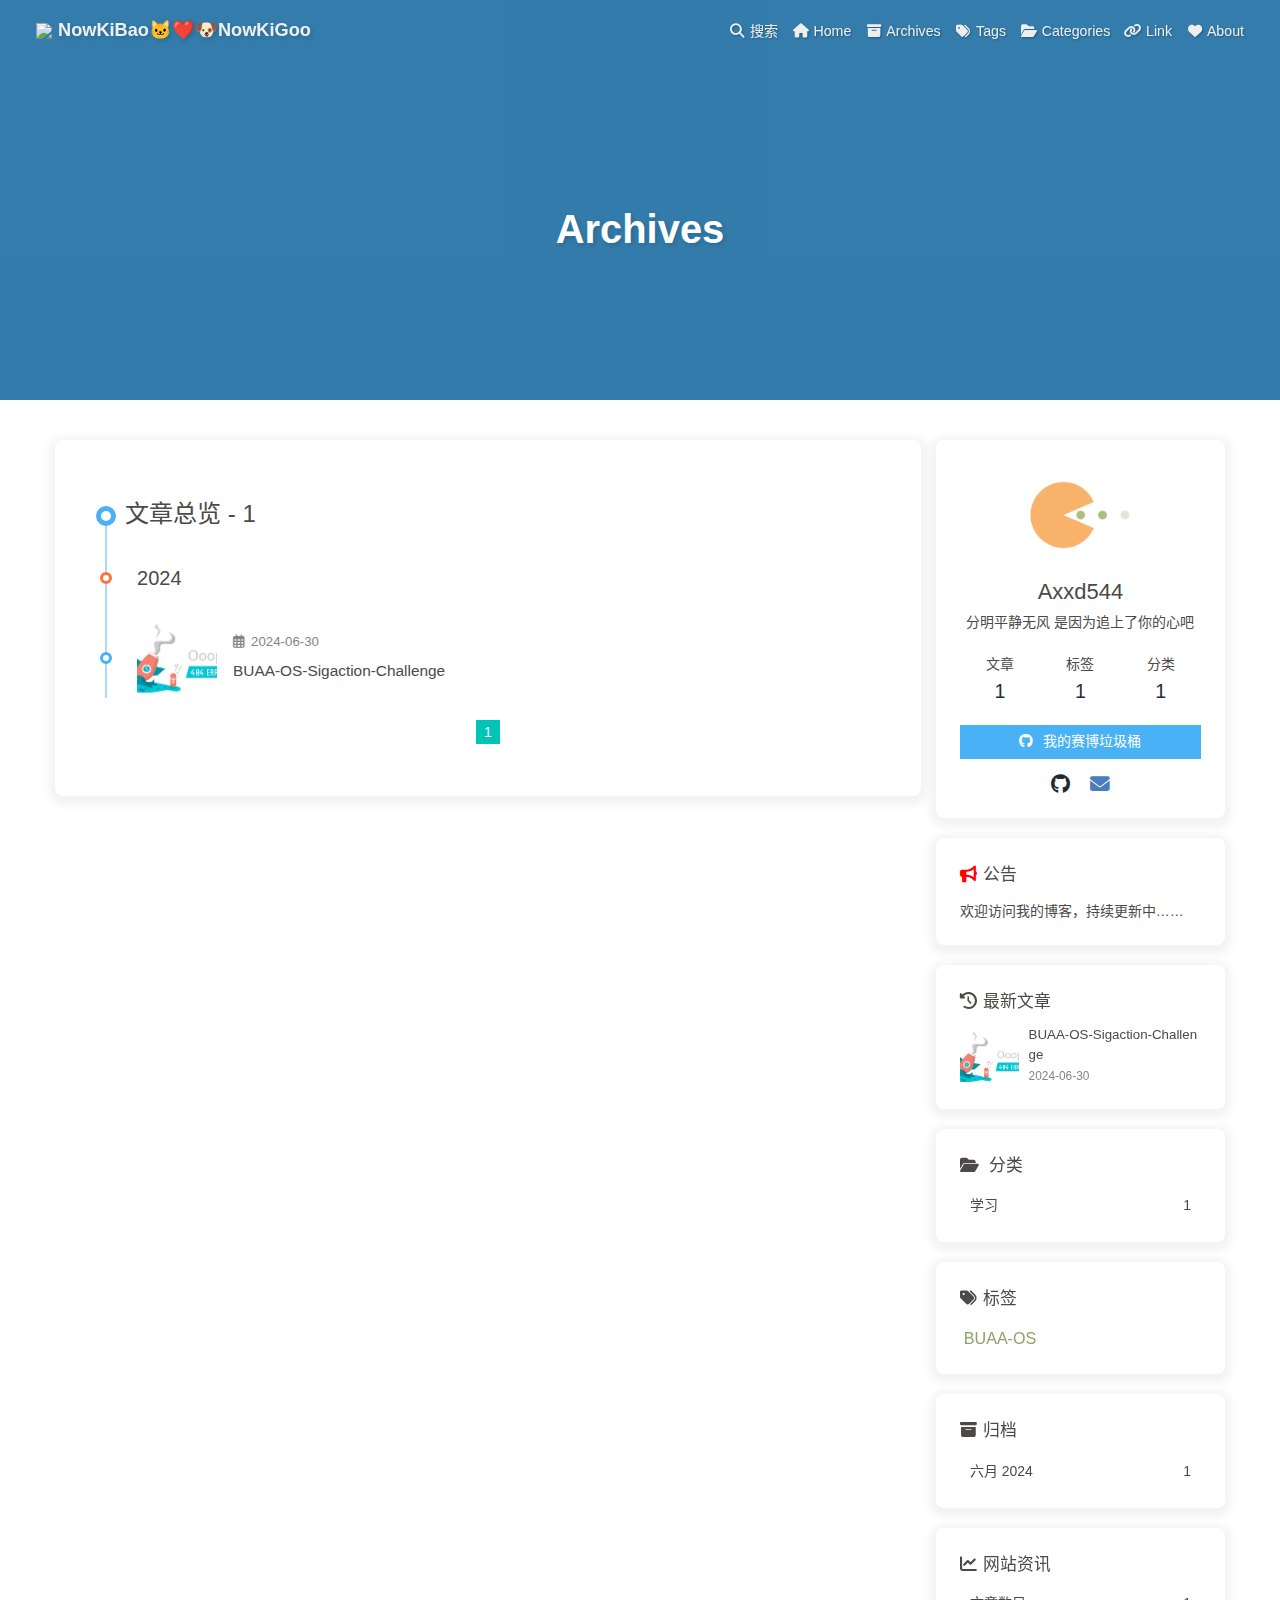
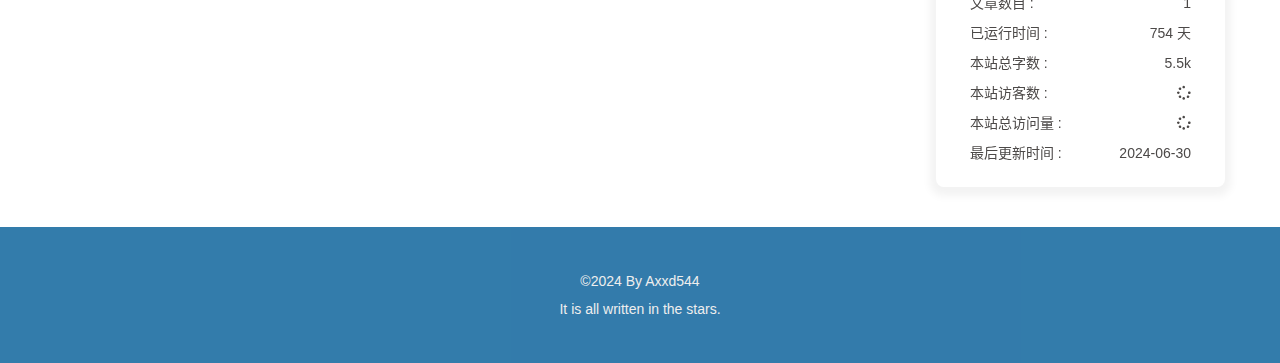
==== commit 8b86abd2: "Site updated: 2024-06-30 19:17:34" ====
--- a/archives/index.html
+++ b/archives/index.html
@@ -54,7 +54,7 @@
   isHome: false,
   isHighlightShrink: false,
   isToc: false,
-  postUpdate: '2024-06-30 19:00:08'
+  postUpdate: '2024-06-30 19:17:29'
 }</script><script>(win=>{
       win.saveToLocal = {
         set: (key, value, ttl) => {
@@ -172,14 +172,14 @@
     document.addEventListener('pjax:send', () => { preloader.initLoading() })
     document.addEventListener('pjax:complete', () => { preloader.endLoading() })
   }
-})()</script><div id="web_bg"></div><div id="sidebar"><div id="menu-mask"></div><div id="sidebar-menus"><div class="avatar-img is-center"><img src="https://cdn.jsdelivr.net/gh/axxd544/blog-img/blog-imgavatar.jpg" onerror="onerror=null;src='/img/friend_404.gif'" alt="avatar"/></div><div class="sidebar-site-data site-data is-center"><a href="/archives/"><div class="headline">文章</div><div class="length-num">1</div></a><a href="/tags/"><div class="headline">标签</div><div class="length-num">1</div></a><a href="/categories/"><div class="headline">分类</div><div class="length-num">1</div></a></div><hr class="custom-hr"/><div class="menus_items"><div class="menus_item"><a class="site-page" href="/"><i class="fa-fw fas fa-home"></i><span> Home</span></a></div><div class="menus_item"><a class="site-page" href="/archives/"><i class="fa-fw fas fa-archive"></i><span> Archives</span></a></div><div class="menus_item"><a class="site-page" href="/tags/"><i class="fa-fw fas fa-tags"></i><span> Tags</span></a></div><div class="menus_item"><a class="site-page" href="/categories/"><i class="fa-fw fas fa-folder-open"></i><span> Categories</span></a></div><div class="menus_item"><a class="site-page" href="/link/"><i class="fa-fw fas fa-link"></i><span> Link</span></a></div><div class="menus_item"><a class="site-page" href="/about/"><i class="fa-fw fas fa-heart"></i><span> About</span></a></div></div></div></div><div class="page" id="body-wrap"><header class="not-home-page fixed" id="page-header" style="background-image: url('https://cdn.jsdelivr.net/gh/axxd544/blog-img/blog-imgtop.jpg')"><nav id="nav"><span id="blog-info"><a href="/" title="NowKiBao🐱❤️🐶NowKiGoo"><img class="site-icon" src="https://cdn.jsdelivr.net/gh/axxd544/blog-img/blog-imgnav.jpg"/><span class="site-name">NowKiBao🐱❤️🐶NowKiGoo</span></a></span><div id="menus"><div id="search-button"><a class="site-page social-icon search" href="javascript:void(0);"><i class="fas fa-search fa-fw"></i><span> 搜索</span></a></div><div class="menus_items"><div class="menus_item"><a class="site-page" href="/"><i class="fa-fw fas fa-home"></i><span> Home</span></a></div><div class="menus_item"><a class="site-page" href="/archives/"><i class="fa-fw fas fa-archive"></i><span> Archives</span></a></div><div class="menus_item"><a class="site-page" href="/tags/"><i class="fa-fw fas fa-tags"></i><span> Tags</span></a></div><div class="menus_item"><a class="site-page" href="/categories/"><i class="fa-fw fas fa-folder-open"></i><span> Categories</span></a></div><div class="menus_item"><a class="site-page" href="/link/"><i class="fa-fw fas fa-link"></i><span> Link</span></a></div><div class="menus_item"><a class="site-page" href="/about/"><i class="fa-fw fas fa-heart"></i><span> About</span></a></div></div><div id="toggle-menu"><a class="site-page" href="javascript:void(0);"><i class="fas fa-bars fa-fw"></i></a></div></div></nav><div id="page-site-info"><h1 id="site-title">Archives</h1></div></header><main class="layout" id="content-inner"><div id="archive"><div class="article-sort-title">文章总览 - 1</div><div class="article-sort"><div class="article-sort-item year">2024</div><div class="article-sort-item"><a class="article-sort-item-img" href="/2024/06/30/BUAA-OS-Challenge-Sigaction/" title="BUAA-OS-Sigaction-Challenge"><img src="https://cdn.jsdelivr.net/gh/axxd544/blog-img/blog-img0942.jpg" alt="BUAA-OS-Sigaction-Challenge" onerror="this.onerror=null;this.src='/img/404.jpg'"></a><div class="article-sort-item-info"><div class="article-sort-item-time"><i class="far fa-calendar-alt"></i><time class="post-meta-date-created" datetime="2024-06-29T16:00:00.000Z" title="发表于 2024-06-30 00:00:00">2024-06-30</time></div><a class="article-sort-item-title" href="/2024/06/30/BUAA-OS-Challenge-Sigaction/" title="BUAA-OS-Sigaction-Challenge">BUAA-OS-Sigaction-Challenge</a></div></div></div><nav id="pagination"><div class="pagination"><span class="page-number current">1</span></div></nav></div><div class="aside-content" id="aside-content"><div class="card-widget card-info"><div class="is-center"><div class="avatar-img"><img src="https://cdn.jsdelivr.net/gh/axxd544/blog-img/blog-imgavatar.jpg" onerror="this.onerror=null;this.src='/img/friend_404.gif'" alt="avatar"/></div><div class="author-info__name">Axxd544</div><div class="author-info__description">分明平静无风 是因为追上了你的心吧</div></div><div class="card-info-data site-data is-center"><a href="/archives/"><div class="headline">文章</div><div class="length-num">1</div></a><a href="/tags/"><div class="headline">标签</div><div class="length-num">1</div></a><a href="/categories/"><div class="headline">分类</div><div class="length-num">1</div></a></div><a id="card-info-btn" target="_blank" rel="noopener" href="https://github.com/axxd544"><i class="fab fa-github"></i><span>我的赛博垃圾桶</span></a><div class="card-info-social-icons is-center"><a class="social-icon" href="https://github.com/axxd544" target="_blank" title="Github"><i class="fab fa-github" style="color: #24292e;"></i></a><a class="social-icon" href="mailto:2011572977@qq.com" target="_blank" title="Email"><i class="fas fa-envelope" style="color: #4a7dbe;"></i></a></div></div><div class="card-widget card-announcement"><div class="item-headline"><i class="fas fa-bullhorn fa-shake"></i><span>公告</span></div><div class="announcement_content">欢迎访问我的博客，持续更新中……</div></div><div class="sticky_layout"><div class="card-widget card-recent-post"><div class="item-headline"><i class="fas fa-history"></i><span>最新文章</span></div><div class="aside-list"><div class="aside-list-item"><a class="thumbnail" href="/2024/06/30/BUAA-OS-Challenge-Sigaction/" title="BUAA-OS-Sigaction-Challenge"><img src="https://cdn.jsdelivr.net/gh/axxd544/blog-img/blog-img0942.jpg" onerror="this.onerror=null;this.src='/img/404.jpg'" alt="BUAA-OS-Sigaction-Challenge"/></a><div class="content"><a class="title" href="/2024/06/30/BUAA-OS-Challenge-Sigaction/" title="BUAA-OS-Sigaction-Challenge">BUAA-OS-Sigaction-Challenge</a><time datetime="2024-06-29T16:00:00.000Z" title="发表于 2024-06-30 00:00:00">2024-06-30</time></div></div></div></div><div class="card-widget card-categories"><div class="item-headline">
+})()</script><div id="sidebar"><div id="menu-mask"></div><div id="sidebar-menus"><div class="avatar-img is-center"><img src="https://cdn.jsdelivr.net/gh/axxd544/blog-img/blog-imgavatar.jpg" onerror="onerror=null;src='/img/friend_404.gif'" alt="avatar"/></div><div class="sidebar-site-data site-data is-center"><a href="/archives/"><div class="headline">文章</div><div class="length-num">1</div></a><a href="/tags/"><div class="headline">标签</div><div class="length-num">1</div></a><a href="/categories/"><div class="headline">分类</div><div class="length-num">1</div></a></div><hr class="custom-hr"/><div class="menus_items"><div class="menus_item"><a class="site-page" href="/"><i class="fa-fw fas fa-home"></i><span> Home</span></a></div><div class="menus_item"><a class="site-page" href="/archives/"><i class="fa-fw fas fa-archive"></i><span> Archives</span></a></div><div class="menus_item"><a class="site-page" href="/tags/"><i class="fa-fw fas fa-tags"></i><span> Tags</span></a></div><div class="menus_item"><a class="site-page" href="/categories/"><i class="fa-fw fas fa-folder-open"></i><span> Categories</span></a></div><div class="menus_item"><a class="site-page" href="/link/"><i class="fa-fw fas fa-link"></i><span> Link</span></a></div><div class="menus_item"><a class="site-page" href="/about/"><i class="fa-fw fas fa-heart"></i><span> About</span></a></div></div></div></div><div class="page" id="body-wrap"><header class="not-home-page fixed" id="page-header" style="background-image: url('https://cdn.jsdelivr.net/gh/axxd544/blog-img/blog-imgtop.jpg')"><nav id="nav"><span id="blog-info"><a href="/" title="NowKiBao🐱❤️🐶NowKiGoo"><img class="site-icon" src="https://cdn.jsdelivr.net/gh/axxd544/blog-img/blog-imgnav.jpg"/><span class="site-name">NowKiBao🐱❤️🐶NowKiGoo</span></a></span><div id="menus"><div id="search-button"><a class="site-page social-icon search" href="javascript:void(0);"><i class="fas fa-search fa-fw"></i><span> 搜索</span></a></div><div class="menus_items"><div class="menus_item"><a class="site-page" href="/"><i class="fa-fw fas fa-home"></i><span> Home</span></a></div><div class="menus_item"><a class="site-page" href="/archives/"><i class="fa-fw fas fa-archive"></i><span> Archives</span></a></div><div class="menus_item"><a class="site-page" href="/tags/"><i class="fa-fw fas fa-tags"></i><span> Tags</span></a></div><div class="menus_item"><a class="site-page" href="/categories/"><i class="fa-fw fas fa-folder-open"></i><span> Categories</span></a></div><div class="menus_item"><a class="site-page" href="/link/"><i class="fa-fw fas fa-link"></i><span> Link</span></a></div><div class="menus_item"><a class="site-page" href="/about/"><i class="fa-fw fas fa-heart"></i><span> About</span></a></div></div><div id="toggle-menu"><a class="site-page" href="javascript:void(0);"><i class="fas fa-bars fa-fw"></i></a></div></div></nav><div id="page-site-info"><h1 id="site-title">Archives</h1></div></header><main class="layout" id="content-inner"><div id="archive"><div class="article-sort-title">文章总览 - 1</div><div class="article-sort"><div class="article-sort-item year">2024</div><div class="article-sort-item"><a class="article-sort-item-img" href="/2024/06/30/BUAA-OS-Challenge-Sigaction/" title="BUAA-OS-Sigaction-Challenge"><img src="https://cdn.jsdelivr.net/gh/axxd544/blog-img/blog-img0942.jpg" alt="BUAA-OS-Sigaction-Challenge" onerror="this.onerror=null;this.src='/img/404.jpg'"></a><div class="article-sort-item-info"><div class="article-sort-item-time"><i class="far fa-calendar-alt"></i><time class="post-meta-date-created" datetime="2024-06-29T16:00:00.000Z" title="发表于 2024-06-30 00:00:00">2024-06-30</time></div><a class="article-sort-item-title" href="/2024/06/30/BUAA-OS-Challenge-Sigaction/" title="BUAA-OS-Sigaction-Challenge">BUAA-OS-Sigaction-Challenge</a></div></div></div><nav id="pagination"><div class="pagination"><span class="page-number current">1</span></div></nav></div><div class="aside-content" id="aside-content"><div class="card-widget card-info"><div class="is-center"><div class="avatar-img"><img src="https://cdn.jsdelivr.net/gh/axxd544/blog-img/blog-imgavatar.jpg" onerror="this.onerror=null;this.src='/img/friend_404.gif'" alt="avatar"/></div><div class="author-info__name">Axxd544</div><div class="author-info__description">分明平静无风 是因为追上了你的心吧</div></div><div class="card-info-data site-data is-center"><a href="/archives/"><div class="headline">文章</div><div class="length-num">1</div></a><a href="/tags/"><div class="headline">标签</div><div class="length-num">1</div></a><a href="/categories/"><div class="headline">分类</div><div class="length-num">1</div></a></div><a id="card-info-btn" target="_blank" rel="noopener" href="https://github.com/axxd544"><i class="fab fa-github"></i><span>我的赛博垃圾桶</span></a><div class="card-info-social-icons is-center"><a class="social-icon" href="https://github.com/axxd544" target="_blank" title="Github"><i class="fab fa-github" style="color: #24292e;"></i></a><a class="social-icon" href="mailto:2011572977@qq.com" target="_blank" title="Email"><i class="fas fa-envelope" style="color: #4a7dbe;"></i></a></div></div><div class="card-widget card-announcement"><div class="item-headline"><i class="fas fa-bullhorn fa-shake"></i><span>公告</span></div><div class="announcement_content">欢迎访问我的博客，持续更新中……</div></div><div class="sticky_layout"><div class="card-widget card-recent-post"><div class="item-headline"><i class="fas fa-history"></i><span>最新文章</span></div><div class="aside-list"><div class="aside-list-item"><a class="thumbnail" href="/2024/06/30/BUAA-OS-Challenge-Sigaction/" title="BUAA-OS-Sigaction-Challenge"><img src="https://cdn.jsdelivr.net/gh/axxd544/blog-img/blog-img0942.jpg" onerror="this.onerror=null;this.src='/img/404.jpg'" alt="BUAA-OS-Sigaction-Challenge"/></a><div class="content"><a class="title" href="/2024/06/30/BUAA-OS-Challenge-Sigaction/" title="BUAA-OS-Sigaction-Challenge">BUAA-OS-Sigaction-Challenge</a><time datetime="2024-06-29T16:00:00.000Z" title="发表于 2024-06-30 00:00:00">2024-06-30</time></div></div></div></div><div class="card-widget card-categories"><div class="item-headline">
             <i class="fas fa-folder-open"></i>
             <span>分类</span>
             
             </div>
             <ul class="card-category-list" id="aside-cat-list">
             <li class="card-category-list-item "><a class="card-category-list-link" href="/categories/%E5%AD%A6%E4%B9%A0/"><span class="card-category-list-name">学习</span><span class="card-category-list-count">1</span></a></li>
-            </ul></div><div class="card-widget card-tags"><div class="item-headline"><i class="fas fa-tags"></i><span>标签</span></div><div class="card-tag-cloud"><a href="/tags/BUAA-OS/" style="font-size: 1.15em; color: rgb(75, 120, 60)">BUAA-OS</a></div></div><div class="card-widget card-archives"><div class="item-headline"><i class="fas fa-archive"></i><span>归档</span></div><ul class="card-archive-list"><li class="card-archive-list-item"><a class="card-archive-list-link" href="/archives/2024/06/"><span class="card-archive-list-date">六月 2024</span><span class="card-archive-list-count">1</span></a></li></ul></div><div class="card-widget card-webinfo"><div class="item-headline"><i class="fas fa-chart-line"></i><span>网站资讯</span></div><div class="webinfo"><div class="webinfo-item"><div class="item-name">文章数目 :</div><div class="item-count">1</div></div><div class="webinfo-item"><div class="item-name">已运行时间 :</div><div class="item-count" id="runtimeshow" data-publishDate="2024-06-29T16:00:00.000Z"><i class="fa-solid fa-spinner fa-spin"></i></div></div><div class="webinfo-item"><div class="item-name">本站总字数 :</div><div class="item-count">5.5k</div></div><div class="webinfo-item"><div class="item-name">本站访客数 :</div><div class="item-count" id="busuanzi_value_site_uv"><i class="fa-solid fa-spinner fa-spin"></i></div></div><div class="webinfo-item"><div class="item-name">本站总访问量 :</div><div class="item-count" id="busuanzi_value_site_pv"><i class="fa-solid fa-spinner fa-spin"></i></div></div><div class="webinfo-item"><div class="item-name">最后更新时间 :</div><div class="item-count" id="last-push-date" data-lastPushDate="2024-06-30T11:00:08.433Z"><i class="fa-solid fa-spinner fa-spin"></i></div></div></div></div></div></div></main><footer id="footer" style="background-image: url('https://cdn.jsdelivr.net/gh/axxd544/blog-img/blog-imgtop.jpg')"><div id="footer-wrap"><div class="copyright">&copy;2024 By Axxd544</div><div class="footer_custom_text">It is all written in the stars.</div></div></footer></div><div id="rightside"><div id="rightside-config-hide"><button id="darkmode" type="button" title="浅色和深色模式转换"><i class="fas fa-adjust"></i></button><button id="hide-aside-btn" type="button" title="单栏和双栏切换"><i class="fas fa-arrows-alt-h"></i></button></div><div id="rightside-config-show"><button id="rightside-config" type="button" title="设置"><i class="fas fa-cog fa-spin"></i></button><button id="go-up" type="button" title="回到顶部"><span class="scroll-percent"></span><i class="fas fa-arrow-up"></i></button></div></div><div><script src="/js/utils.js?v=4.13.0"></script><script src="/js/main.js?v=4.13.0"></script><script src="https://cdn.jsdelivr.net/npm/@fancyapps/ui@5.0.33/dist/fancybox/fancybox.umd.min.js"></script><script src="https://cdn.jsdelivr.net/npm/instant.page@5.2.0/instantpage.min.js" type="module"></script><script>function panguFn () {
+            </ul></div><div class="card-widget card-tags"><div class="item-headline"><i class="fas fa-tags"></i><span>标签</span></div><div class="card-tag-cloud"><a href="/tags/BUAA-OS/" style="font-size: 1.15em; color: rgb(143, 162, 105)">BUAA-OS</a></div></div><div class="card-widget card-archives"><div class="item-headline"><i class="fas fa-archive"></i><span>归档</span></div><ul class="card-archive-list"><li class="card-archive-list-item"><a class="card-archive-list-link" href="/archives/2024/06/"><span class="card-archive-list-date">六月 2024</span><span class="card-archive-list-count">1</span></a></li></ul></div><div class="card-widget card-webinfo"><div class="item-headline"><i class="fas fa-chart-line"></i><span>网站资讯</span></div><div class="webinfo"><div class="webinfo-item"><div class="item-name">文章数目 :</div><div class="item-count">1</div></div><div class="webinfo-item"><div class="item-name">已运行时间 :</div><div class="item-count" id="runtimeshow" data-publishDate="2024-06-29T16:00:00.000Z"><i class="fa-solid fa-spinner fa-spin"></i></div></div><div class="webinfo-item"><div class="item-name">本站总字数 :</div><div class="item-count">5.5k</div></div><div class="webinfo-item"><div class="item-name">本站访客数 :</div><div class="item-count" id="busuanzi_value_site_uv"><i class="fa-solid fa-spinner fa-spin"></i></div></div><div class="webinfo-item"><div class="item-name">本站总访问量 :</div><div class="item-count" id="busuanzi_value_site_pv"><i class="fa-solid fa-spinner fa-spin"></i></div></div><div class="webinfo-item"><div class="item-name">最后更新时间 :</div><div class="item-count" id="last-push-date" data-lastPushDate="2024-06-30T11:17:29.459Z"><i class="fa-solid fa-spinner fa-spin"></i></div></div></div></div></div></div></main><footer id="footer" style="background-image: url('https://cdn.jsdelivr.net/gh/axxd544/blog-img/blog-imgtop.jpg')"><div id="footer-wrap"><div class="copyright">&copy;2024 By Axxd544</div><div class="footer_custom_text">It is all written in the stars.</div></div></footer></div><div id="rightside"><div id="rightside-config-hide"><button id="darkmode" type="button" title="浅色和深色模式转换"><i class="fas fa-adjust"></i></button><button id="hide-aside-btn" type="button" title="单栏和双栏切换"><i class="fas fa-arrows-alt-h"></i></button></div><div id="rightside-config-show"><button id="rightside-config" type="button" title="设置"><i class="fas fa-cog fa-spin"></i></button><button id="go-up" type="button" title="回到顶部"><span class="scroll-percent"></span><i class="fas fa-arrow-up"></i></button></div></div><div><script src="/js/utils.js?v=4.13.0"></script><script src="/js/main.js?v=4.13.0"></script><script src="https://cdn.jsdelivr.net/npm/@fancyapps/ui@5.0.33/dist/fancybox/fancybox.umd.min.js"></script><script src="https://cdn.jsdelivr.net/npm/instant.page@5.2.0/instantpage.min.js" type="module"></script><script>function panguFn () {
   if (typeof pangu === 'object') pangu.autoSpacingPage()
   else {
     getScript('https://cdn.jsdelivr.net/npm/pangu@4.0.7/dist/browser/pangu.min.js')
